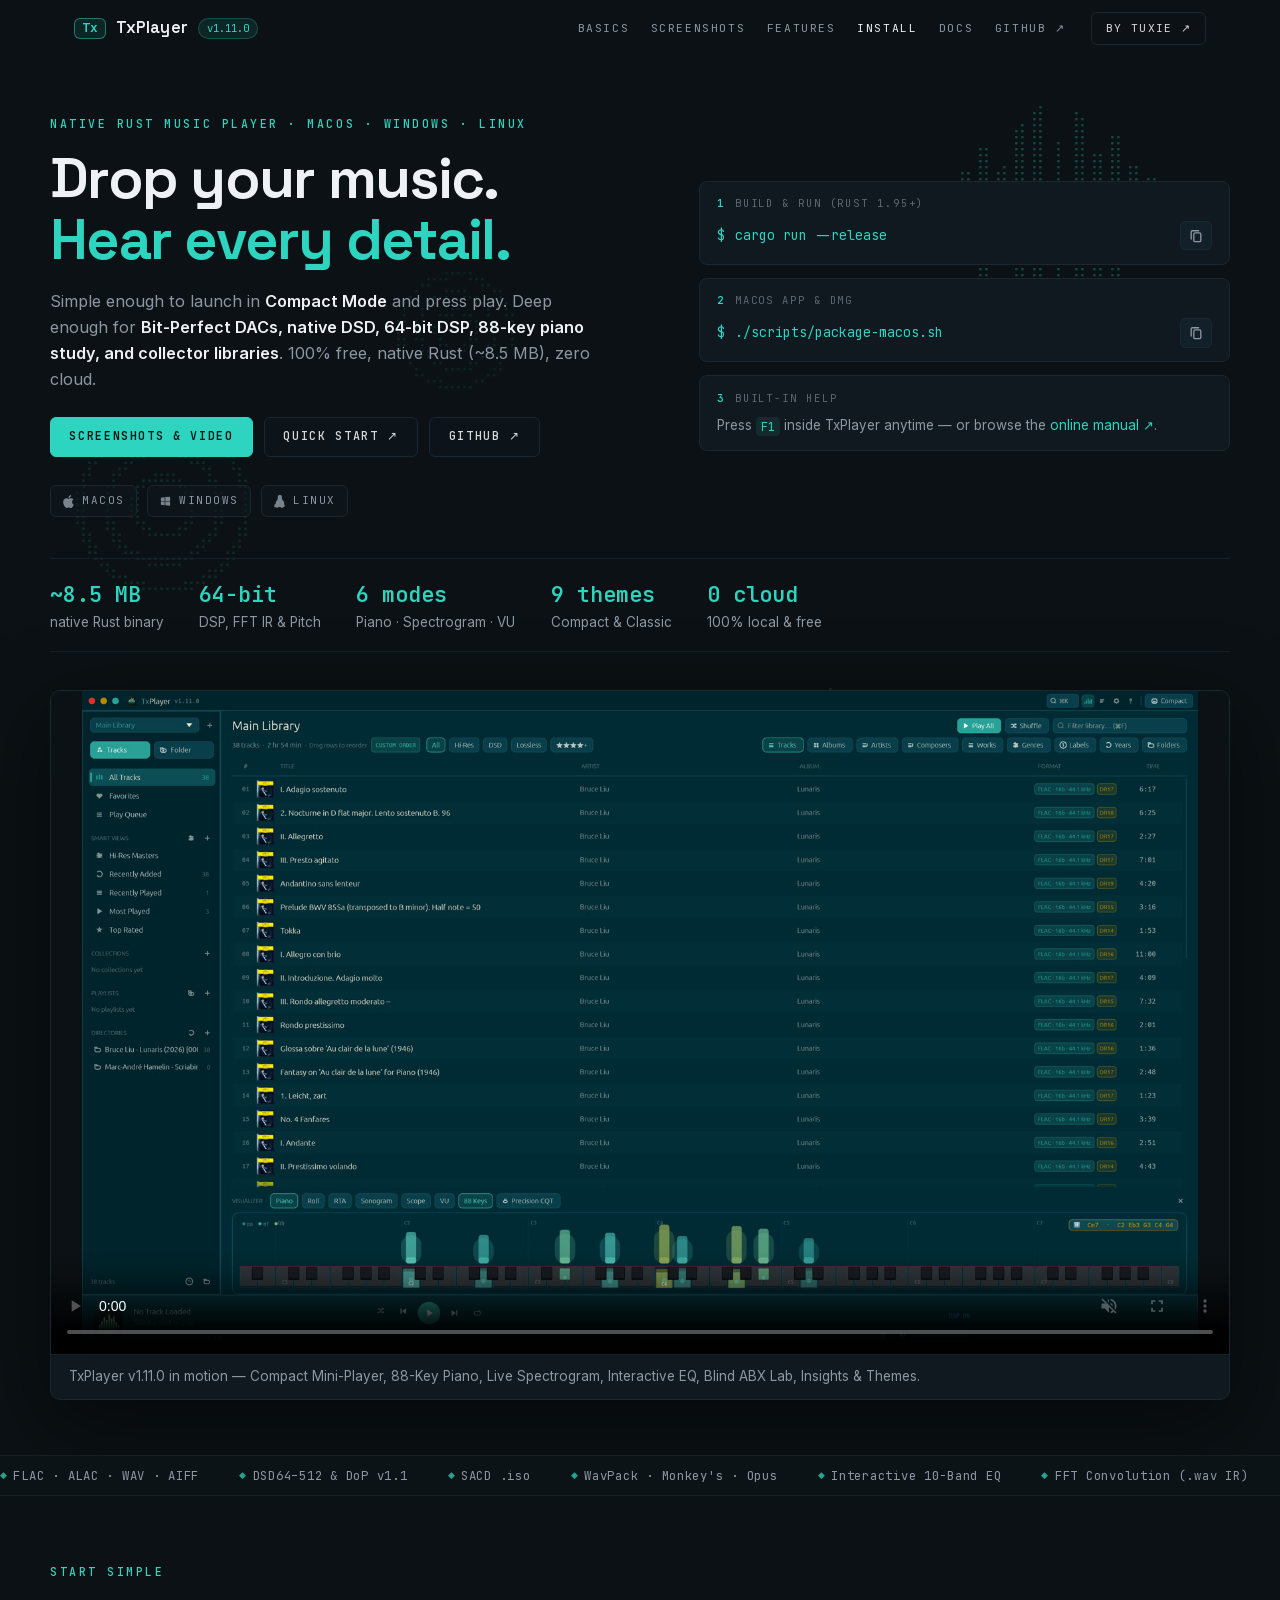
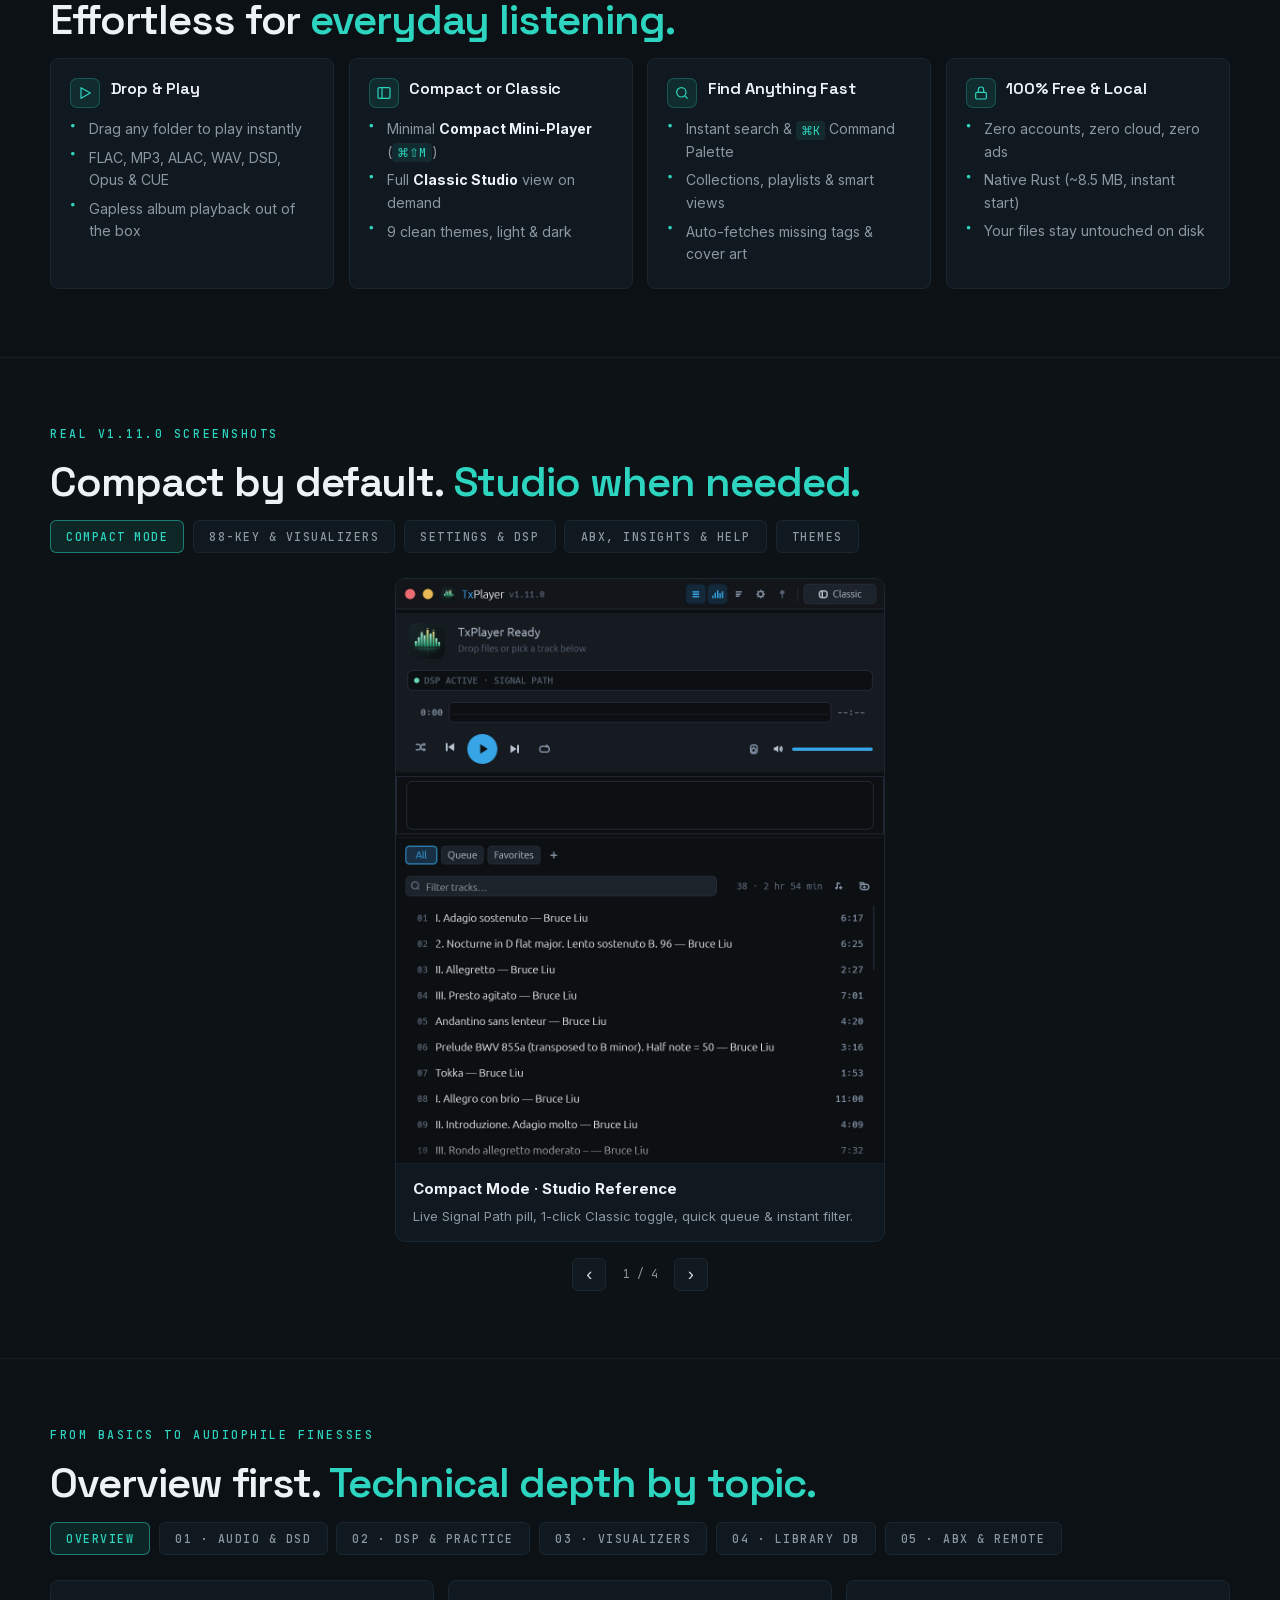
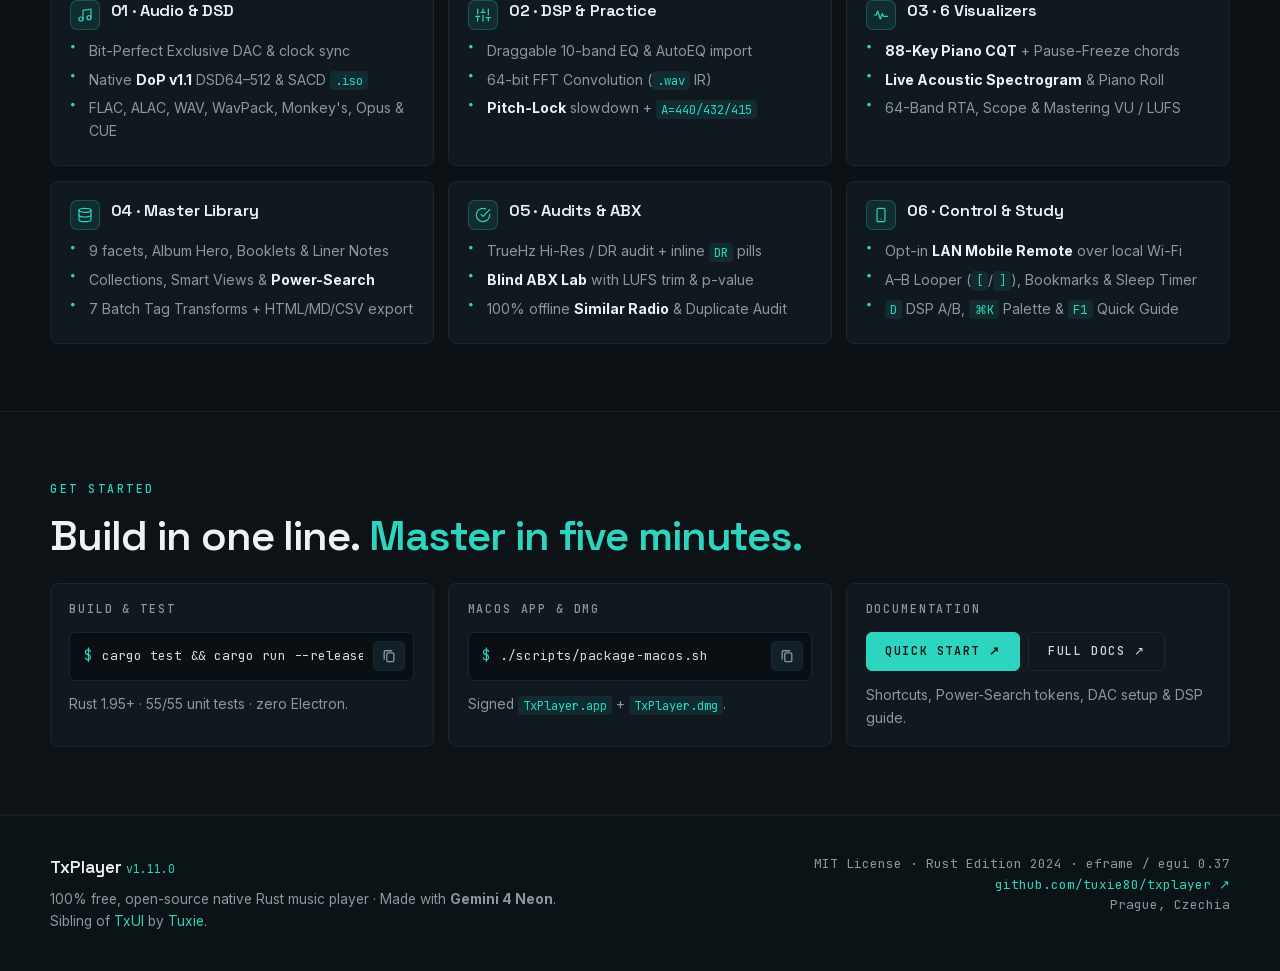
==== web/index.html @ 23b44c6b "docs & web(v1.11.0): brief icon-led teal site, latest 88-key & Compact shots, README with Gemini 4 N" ====
<!DOCTYPE html>
<html lang="en">
<head>
<meta charset="UTF-8">
<meta name="viewport" content="width=device-width, initial-scale=1.0">
<title>TxPlayer — Fast Native Rust Music Player &amp; Master Library</title>
<link rel="icon" type="image/png" href="favicon.png">
<meta name="description" content="TxPlayer v1.11.0 — fast, 100% free native Rust music player for macOS, Windows, and Linux. Compact or Classic, 88-key piano visualizer, Bit-Perfect DAC &amp; DoP v1.1, 64-bit DSP, Blind ABX Lab, and offline master library.">
<link rel="preload" href="fonts/space-grotesk.woff2" as="font" type="font/woff2" crossorigin>
<link rel="preload" href="fonts/inter.woff2" as="font" type="font/woff2" crossorigin>
<link rel="preload" href="fonts/jetbrains-mono.woff2" as="font" type="font/woff2" crossorigin>
<link rel="stylesheet" href="styles.css?v=3">
</head>
<body>

<canvas class="bg-dots" id="bgDots" aria-hidden="true"></canvas>

<header class="nav" id="nav">
  <div class="nav-inner">
    <a class="brand" href="#top">
      <span class="brand-mark">Tx</span>
      <span class="brand-name">TxPlayer</span>
      <span class="brand-ver">v1.11.0</span>
    </a>
    <nav class="nav-links" id="navLinks">
      <a href="#basics">Basics</a>
      <a href="#screenshots">Screenshots</a>
      <a href="#features">Features</a>
      <a href="#install">Install</a>
      <a href="#docs">Docs</a>
      <a href="https://github.com/tuxie80/txplayer" target="_blank" rel="noopener">GitHub ↗</a>
    </nav>
    <a class="nav-cta" href="https://tuxie.eu" target="_blank" rel="noopener">by Tuxie ↗</a>
  </div>
</header>

<!-- ================= HERO ================= -->
<section class="hero" id="top">
  <div class="hero-inner">
    <div class="hero-grid">
      <div>
        <p class="kicker reveal">Native Rust Music Player · macOS · Windows · Linux</p>
        <h1 class="reveal">Drop your music.<br><span class="acc">Hear every detail.</span></h1>
        <p class="hero-sub reveal">
          Simple enough to launch in <strong>Compact Mode</strong> and press play.
          Deep enough for <strong>Bit-Perfect DACs, native DSD, 64-bit DSP, 88-key piano study, and collector libraries</strong>.
          100% free, native Rust (~8.5&nbsp;MB), zero cloud.
        </p>
        <div class="hero-actions reveal">
          <a class="btn btn-primary" href="#screenshots">Screenshots &amp; Video</a>
          <a class="btn btn-ghost" href="docs/#quick-start">Quick Start ↗</a>
          <a class="btn btn-ghost" href="https://github.com/tuxie80/txplayer" target="_blank" rel="noopener">GitHub ↗</a>
        </div>
        <ul class="hero-platforms reveal" aria-label="Platforms">
          <li><svg viewBox="0 0 24 24" aria-hidden="true"><path d="M12.152 6.896c-.948 0-2.415-1.078-3.96-1.04-2.04.027-3.91 1.183-4.961 3.014-2.117 3.675-.546 9.103 1.519 12.09 1.013 1.454 2.208 3.09 3.792 3.039 1.52-.065 2.09-.987 3.935-.987 1.831 0 2.35.987 3.96.948 1.637-.026 2.676-1.48 3.676-2.948 1.156-1.688 1.636-3.325 1.662-3.415-.039-.013-3.182-1.221-3.22-4.857-.026-3.04 2.48-4.494 2.597-4.559-1.429-2.09-3.623-2.324-4.39-2.376-2-.156-3.675 1.09-4.61 1.09zM15.53 3.83c.843-1.012 1.4-2.427 1.245-3.83-1.207.052-2.662.805-3.532 1.818-.78.896-1.454 2.338-1.273 3.714 1.338.104 2.715-.688 3.559-1.701"/></svg><span>macOS</span></li>
          <li><svg viewBox="0 0 24 24" aria-hidden="true"><path d="M3.5 5.1l7-1v6.9h-7zM11.6 3.9L20.5 3v8h-8.9zM3.5 12h7v6.9l-7-1zM11.6 12h8.9v8l-8.9-1.2z"/></svg><span>Windows</span></li>
          <li><svg viewBox="0 0 24 24" aria-hidden="true"><path d="M12.504 0c-.155 0-.315.008-.48.021-4.226.333-3.105 4.807-3.17 6.298-.076 1.092-.3 1.953-1.05 3.02-.885 1.051-2.127 2.75-2.716 4.521-.278.832-.41 1.684-.287 2.489-.26.268-.45.6-.663.839-.199.199-.485.267-.797.4-.313.136-.658.269-.864.68-.09.189-.136.394-.132.602 0 .199.027.4.055.536.058.399.116.728.04.97-.249.68-.28 1.145-.106 1.484.174.334.535.47.94.601.81.2 1.91.135 2.774.6.926.466 1.866.67 2.616.47.526-.116.97-.464 1.208-.946.587-.003 1.23-.269 2.26-.334.699-.058 1.574.267 2.577.2.025.134.063.198.114.333.391.778 1.113 1.132 1.884 1.071.771-.06 1.592-.536 2.257-1.306.631-.765 1.683-1.084 2.378-1.503.348-.199.629-.469.649-.853.023-.4-.2-.811-.714-1.376-.17-.2-.25-.535-.338-.926-.085-.401-.182-.786-.492-1.046.431-1.278.264-2.55-.173-3.694-.533-1.41-1.465-2.638-2.175-3.483-.796-1.005-1.576-1.957-1.56-3.368.026-2.152.236-6.133-3.544-6.139z"/></svg><span>Linux</span></li>
        </ul>
      </div>

      <div class="steps reveal">
        <div class="step-card">
          <p class="step-label"><b>1</b> Build &amp; Run (Rust 1.95+)</p>
          <div class="term">
            <span class="term-prompt" aria-hidden="true">$</span>
            <code>cargo run --release</code>
            <button class="term-copy" type="button" aria-label="Copy build command" title="Copy"><svg class="ic ic-copy" viewBox="0 0 16 16" width="14" height="14" fill="none" stroke="currentColor" stroke-width="1.5" stroke-linecap="round" stroke-linejoin="round"><rect x="5.5" y="4.5" width="8" height="10" rx="1.5"/><path d="M2.5 11.5v-8A1.5 1.5 0 0 1 4 2h7"/></svg><svg class="ic ic-check" viewBox="0 0 16 16" width="14" height="14" fill="none" stroke="currentColor" stroke-width="2" stroke-linecap="round" stroke-linejoin="round"><path d="M2.5 8.5l3.5 3.5 7-8"/></svg></button>
          </div>
        </div>
        <div class="step-card">
          <p class="step-label"><b>2</b> macOS App &amp; DMG</p>
          <div class="term">
            <span class="term-prompt" aria-hidden="true">$</span>
            <code>./scripts/package-macos.sh</code>
            <button class="term-copy" type="button" aria-label="Copy package command" title="Copy"><svg class="ic ic-copy" viewBox="0 0 16 16" width="14" height="14" fill="none" stroke="currentColor" stroke-width="1.5" stroke-linecap="round" stroke-linejoin="round"><rect x="5.5" y="4.5" width="8" height="10" rx="1.5"/><path d="M2.5 11.5v-8A1.5 1.5 0 0 1 4 2h7"/></svg><svg class="ic ic-check" viewBox="0 0 16 16" width="14" height="14" fill="none" stroke="currentColor" stroke-width="2" stroke-linecap="round" stroke-linejoin="round"><path d="M2.5 8.5l3.5 3.5 7-8"/></svg></button>
          </div>
        </div>
        <div class="step-card">
          <p class="step-label"><b>3</b> Built-In Help</p>
          <p class="step-note" style="margin-top:0">Press <code>F1</code> inside TxPlayer anytime — or browse the <a href="docs/">online manual ↗</a>.</p>
        </div>
      </div>
    </div>

    <dl class="hero-stats reveal">
      <div><dt>~8.5 MB</dt><dd>native Rust binary</dd></div>
      <div><dt>64-bit</dt><dd>DSP, FFT IR &amp; Pitch</dd></div>
      <div><dt>6 modes</dt><dd>Piano · Spectrogram · VU</dd></div>
      <div><dt>9 themes</dt><dd>Compact &amp; Classic</dd></div>
      <div><dt>0 cloud</dt><dd>100% local &amp; free</dd></div>
    </dl>

    <figure class="hero-shot reveal" style="cursor:default">
      <video src="img/txplayer-tour.mp4?v=2" poster="img/classic-piano-solarized.jpg" controls playsinline preload="metadata" muted loop aria-label="TxPlayer v1.11.0 visual tour"></video>
      <figcaption>TxPlayer v1.11.0 in motion — Compact Mini-Player, 88-Key Piano, Live Spectrogram, Interactive EQ, Blind ABX Lab, Insights &amp; Themes.</figcaption>
    </figure>
  </div>
</section>

<!-- ================= TICKER ================= -->
<div class="ticker" aria-hidden="true">
  <div class="ticker-track">
    <span>FLAC · ALAC · WAV · AIFF</span><span>DSD64–512 &amp; DoP v1.1</span><span>SACD .iso</span><span>WavPack · Monkey's · Opus</span><span>Interactive 10-Band EQ</span><span>FFT Convolution (.wav IR)</span><span>Pitch-Lock Practice</span><span>88-Key Piano CQT</span><span>Live Spectrogram</span><span>Blind ABX Lab</span><span>Master Library DB</span><span>LAN Mobile Remote</span>
    <span>FLAC · ALAC · WAV · AIFF</span><span>DSD64–512 &amp; DoP v1.1</span><span>SACD .iso</span><span>WavPack · Monkey's · Opus</span><span>Interactive 10-Band EQ</span><span>FFT Convolution (.wav IR)</span><span>Pitch-Lock Practice</span><span>88-Key Piano CQT</span><span>Live Spectrogram</span><span>Blind ABX Lab</span><span>Master Library DB</span><span>LAN Mobile Remote</span>
  </div>
</div>

<!-- ================= FOR EVERYONE (MERE MORTALS FIRST!) ================= -->
<section class="section" id="basics">
  <div class="section-inner">
    <p class="kicker reveal">Start simple</p>
    <h2 class="reveal">Effortless for <span class="acc">everyday listening.</span></h2>
    <div class="card-grid basics-grid reveal">
      <article class="card">
        <div class="card-head">
          <span class="ico-box"><svg viewBox="0 0 24 24"><polygon points="6 4 20 12 6 20 6 4"/></svg></span>
          <h3>Drop &amp; Play</h3>
        </div>
        <ul class="dots">
          <li>Drag any folder to play instantly</li>
          <li>FLAC, MP3, ALAC, WAV, DSD, Opus &amp; CUE</li>
          <li>Gapless album playback out of the box</li>
        </ul>
      </article>
      <article class="card">
        <div class="card-head">
          <span class="ico-box"><svg viewBox="0 0 24 24"><rect x="3" y="4" width="18" height="16" rx="2"/><line x1="9" y1="4" x2="9" y2="20"/></svg></span>
          <h3>Compact or Classic</h3>
        </div>
        <ul class="dots">
          <li>Minimal <strong>Compact Mini-Player</strong> (<code>⌘⇧M</code>)</li>
          <li>Full <strong>Classic Studio</strong> view on demand</li>
          <li>9 clean themes, light &amp; dark</li>
        </ul>
      </article>
      <article class="card">
        <div class="card-head">
          <span class="ico-box"><svg viewBox="0 0 24 24"><circle cx="11" cy="11" r="7"/><line x1="20" y1="20" x2="16.5" y2="16.5"/></svg></span>
          <h3>Find Anything Fast</h3>
        </div>
        <ul class="dots">
          <li>Instant search &amp; <code>⌘K</code> Command Palette</li>
          <li>Collections, playlists &amp; smart views</li>
          <li>Auto-fetches missing tags &amp; cover art</li>
        </ul>
      </article>
      <article class="card">
        <div class="card-head">
          <span class="ico-box"><svg viewBox="0 0 24 24"><rect x="4" y="11" width="16" height="10" rx="2"/><path d="M8 11V7a4 4 0 0 1 8 0v4"/></svg></span>
          <h3>100% Free &amp; Local</h3>
        </div>
        <ul class="dots">
          <li>Zero accounts, zero cloud, zero ads</li>
          <li>Native Rust (~8.5&nbsp;MB, instant start)</li>
          <li>Your files stay untouched on disk</li>
        </ul>
      </article>
    </div>
  </div>
</section>

<!-- ================= SCREENSHOTS (COMPACT BY DEFAULT!) ================= -->
<section class="section section-alt" id="screenshots">
  <div class="section-inner">
    <p class="kicker reveal">Real v1.11.0 screenshots</p>
    <h2 class="reveal">Compact by default. <span class="acc">Studio when needed.</span></h2>

    <div class="tabs reveal" id="shotTabs">
      <div class="tab-bar" role="tablist" aria-label="Screenshot categories">
        <button class="tab-btn" type="button" role="tab" id="sh-compact" aria-controls="shpane-compact" aria-selected="true">Compact Mode</button>
        <button class="tab-btn" type="button" role="tab" id="sh-classic" aria-controls="shpane-classic" aria-selected="false" tabindex="-1">88-Key &amp; Visualizers</button>
        <button class="tab-btn" type="button" role="tab" id="sh-settings" aria-controls="shpane-settings" aria-selected="false" tabindex="-1">Settings &amp; DSP</button>
        <button class="tab-btn" type="button" role="tab" id="sh-modals" aria-controls="shpane-modals" aria-selected="false" tabindex="-1">ABX, Insights &amp; Help</button>
        <button class="tab-btn" type="button" role="tab" id="sh-themes" aria-controls="shpane-themes" aria-selected="false" tabindex="-1">Themes</button>
      </div>

      <!-- COMPACT MODE (DEFAULT!) -->
      <div class="tab-pane shot-pane" role="tabpanel" id="shpane-compact" aria-labelledby="sh-compact">
        <figure class="shot-item compact-frame" data-lightbox="img/compact-studio-reference.jpg" tabindex="0">
          <img src="img/compact-studio-reference.jpg" alt="TxPlayer Compact Mode — Studio Reference">
          <figcaption><strong>Compact Mode · Studio Reference</strong><span>Live Signal Path pill, 1-click Classic toggle, quick queue &amp; instant filter.</span></figcaption>
        </figure>
        <figure class="shot-item compact-frame" data-lightbox="img/compact-solarized-dark.jpg" tabindex="0" hidden>
          <img src="img/compact-solarized-dark.jpg" alt="TxPlayer Compact Mode — Solarized Dark" loading="lazy">
          <figcaption><strong>Compact Mode · Solarized Dark</strong><span>Calm low-glare teal palette with remembered window size &amp; position.</span></figcaption>
        </figure>
        <figure class="shot-item compact-frame" data-lightbox="img/compact-tokyo-night.jpg" tabindex="0" hidden>
          <img src="img/compact-tokyo-night.jpg" alt="TxPlayer Compact Mode — Tokyo Night" loading="lazy">
          <figcaption><strong>Compact Mode · Tokyo Night</strong><span>Toggle Compact ↔ Classic anytime with ⌘⇧M / Ctrl+Shift+M.</span></figcaption>
        </figure>
        <figure class="shot-item compact-frame" data-lightbox="img/compact-solarized-light.jpg" tabindex="0" hidden>
          <img src="img/compact-solarized-light.jpg" alt="TxPlayer Compact Mode — Solarized Light" loading="lazy">
          <figcaption><strong>Compact Mode · Solarized Light</strong><span>Clean parchment light theme for bright desks.</span></figcaption>
        </figure>
        <div class="sv-controls">
          <button class="sv-prev" type="button" aria-label="Previous">‹</button>
          <span class="sv-count" aria-live="polite">1 / 4</span>
          <button class="sv-next" type="button" aria-label="Next">›</button>
        </div>
      </div>

      <!-- 88-KEY & VISUALIZERS (LATEST v1.11.0!) -->
      <div class="tab-pane shot-pane" role="tabpanel" id="shpane-classic" aria-labelledby="sh-classic" hidden>
        <figure class="shot-item" data-lightbox="img/classic-piano-solarized.jpg" tabindex="0">
          <img src="img/classic-piano-solarized.jpg" alt="TxPlayer v1.11.0 — 88-Key Precision CQT Piano Visualizer" loading="lazy">
          <figcaption><strong>88-Key Precision CQT Piano (v1.11.0)</strong><span>Dynamics-colored keybed, 10-voice harmonic cancellation, chord badge &amp; inline DR pills.</span></figcaption>
        </figure>
        <figure class="shot-item" data-lightbox="img/classic-spectrogram-studio.jpg" tabindex="0" hidden>
          <img src="img/classic-spectrogram-studio.jpg" alt="TxPlayer v1.11.0 — Live Acoustic Spectrogram" loading="lazy">
          <figcaption><strong>Live Acoustic Spectrogram (Sonogram)</strong><span>2D time-frequency waterfall (27.5 Hz – 18 kHz) with PEAK Hz readout &amp; 9 library facets.</span></figcaption>
        </figure>
        <figure class="shot-item" data-lightbox="img/classic-roll-solarized.jpg" tabindex="0" hidden>
          <img src="img/classic-roll-solarized.jpg" alt="TxPlayer v1.11.0 — 88-Key Concert Piano Roll" loading="lazy">
          <figcaption><strong>88-Key Concert Piano Roll</strong><span>Scrolling note waterfall — freezes on Pause for harmonic study.</span></figcaption>
        </figure>
        <div class="sv-controls">
          <button class="sv-prev" type="button" aria-label="Previous">‹</button>
          <span class="sv-count" aria-live="polite">1 / 3</span>
          <button class="sv-next" type="button" aria-label="Next">›</button>
        </div>
      </div>

      <!-- SETTINGS & DSP -->
      <div class="tab-pane shot-pane" role="tabpanel" id="shpane-settings" aria-labelledby="sh-settings" hidden>
        <figure class="shot-item" data-lightbox="img/settings-dsp-interactive.jpg" tabindex="0">
          <img src="img/settings-dsp-interactive.jpg" alt="TxPlayer Settings — Interactive EQ Canvas &amp; DSP" loading="lazy">
          <figcaption><strong>Settings → Audio &amp; DSP</strong><span>Draggable 10-band EQ nodes, AutoEQ PEQ, FFT Convolution IR, Pitch-Lock &amp; per-device profiles.</span></figcaption>
        </figure>
        <figure class="shot-item" data-lightbox="img/settings-plugins-remote.jpg" tabindex="0" hidden>
          <img src="img/settings-plugins-remote.jpg" alt="TxPlayer Settings — Modules &amp; LAN Remote" loading="lazy">
          <figcaption><strong>Settings → Modules &amp; LAN Mobile Remote</strong><span>Visualizer engines, live ms/frame telemetry, tool health &amp; local Wi-Fi Remote.</span></figcaption>
        </figure>
        <figure class="shot-item" data-lightbox="img/settings-appearance-themes.jpg" tabindex="0" hidden>
          <img src="img/settings-appearance-themes.jpg" alt="TxPlayer Settings — Appearance &amp; Themes" loading="lazy">
          <figcaption><strong>Settings → Appearance</strong><span>9 studio themes, 3 waveform scrubber styles &amp; row density controls.</span></figcaption>
        </figure>
        <div class="sv-controls">
          <button class="sv-prev" type="button" aria-label="Previous">‹</button>
          <span class="sv-count" aria-live="polite">1 / 3</span>
          <button class="sv-next" type="button" aria-label="Next">›</button>
        </div>
      </div>

      <!-- ABX, INSIGHTS & F1 HELP -->
      <div class="tab-pane shot-pane" role="tabpanel" id="shpane-modals" aria-labelledby="sh-modals" hidden>
        <figure class="shot-item" data-lightbox="img/modal-abx-lab.jpg" tabindex="0">
          <img src="img/modal-abx-lab.jpg" alt="TxPlayer Loudness-Matched Blind ABX Lab" loading="lazy">
          <figcaption><strong>Blind ABX Comparison Lab</strong><span>Auto EBU R128 loudness trim (0.1 dB) + seamless blind X trials &amp; exact binomial p-value.</span></figcaption>
        </figure>
        <figure class="shot-item" data-lightbox="img/modal-insights.jpg" tabindex="0" hidden>
          <img src="img/modal-insights.jpg" alt="TxPlayer Library Insights &amp; Catalog Exports" loading="lazy">
          <figcaption><strong>Library Insights &amp; Exports</strong><span>Clickable Codec, Decade, DR &amp; Composer charts + HTML, Markdown &amp; CSV dossiers.</span></figcaption>
        </figure>
        <figure class="shot-item" data-lightbox="img/modal-quick-help.jpg" tabindex="0" hidden>
          <img src="img/modal-quick-help.jpg" alt="TxPlayer Built-In F1 Quick Guide" loading="lazy">
          <figcaption><strong>Built-In F1 Quick Guide</strong><span>First steps, shortcuts, Power-Search tokens &amp; DSP reference inside the app.</span></figcaption>
        </figure>
        <div class="sv-controls">
          <button class="sv-prev" type="button" aria-label="Previous">‹</button>
          <span class="sv-count" aria-live="polite">1 / 3</span>
          <button class="sv-next" type="button" aria-label="Next">›</button>
        </div>
      </div>

      <!-- THEMES -->
      <div class="tab-pane shot-pane" role="tabpanel" id="shpane-themes" aria-labelledby="sh-themes" hidden>
        <figure class="shot-item" data-lightbox="img/theme-nord.jpg" tabindex="0">
          <img src="img/theme-nord.jpg" alt="TxPlayer — Nord Theme" loading="lazy">
          <figcaption><strong>Nord</strong><span>Arctic polar night &amp; frost across chrome, library &amp; 88-key stage.</span></figcaption>
        </figure>
        <figure class="shot-item" data-lightbox="img/theme-catppuccin.jpg" tabindex="0" hidden>
          <img src="img/theme-catppuccin.jpg" alt="TxPlayer — Catppuccin Mocha Theme" loading="lazy">
          <figcaption><strong>Catppuccin Mocha</strong><span>Warm espresso paired with Live Acoustic Spectrogram.</span></figcaption>
        </figure>
        <figure class="shot-item" data-lightbox="img/theme-solarized-light.jpg" tabindex="0" hidden>
          <img src="img/theme-solarized-light.jpg" alt="TxPlayer — Solarized Light Theme" loading="lazy">
          <figcaption><strong>Solarized Light</strong><span>High-legibility daytime parchment palette.</span></figcaption>
        </figure>
        <div class="sv-controls">
          <button class="sv-prev" type="button" aria-label="Previous">‹</button>
          <span class="sv-count" aria-live="polite">1 / 3</span>
          <button class="sv-next" type="button" aria-label="Next">›</button>
        </div>
      </div>
    </div>
  </div>
</section>

<!-- ================= FEATURES (OVERVIEW -> TECHNICAL FINESSES) ================= -->
<section class="section" id="features">
  <div class="section-inner">
    <p class="kicker reveal">From basics to audiophile finesses</p>
    <h2 class="reveal">Overview first. <span class="acc">Technical depth by topic.</span></h2>

    <div class="tabs reveal" id="featTabs">
      <div class="tab-bar" role="tablist" aria-label="Feature topics">
        <button class="tab-btn" type="button" role="tab" id="ftab-overview" aria-controls="fpane-overview" aria-selected="true">Overview</button>
        <button class="tab-btn" type="button" role="tab" id="ftab-audio" aria-controls="fpane-audio" aria-selected="false" tabindex="-1">01 · Audio &amp; DSD</button>
        <button class="tab-btn" type="button" role="tab" id="ftab-dsp" aria-controls="fpane-dsp" aria-selected="false" tabindex="-1">02 · DSP &amp; Practice</button>
        <button class="tab-btn" type="button" role="tab" id="ftab-vis" aria-controls="fpane-vis" aria-selected="false" tabindex="-1">03 · Visualizers</button>
        <button class="tab-btn" type="button" role="tab" id="ftab-db" aria-controls="fpane-db" aria-selected="false" tabindex="-1">04 · Library DB</button>
        <button class="tab-btn" type="button" role="tab" id="ftab-tools" aria-controls="fpane-tools" aria-selected="false" tabindex="-1">05 · ABX &amp; Remote</button>
      </div>

      <!-- OVERVIEW -->
      <div class="tab-pane" role="tabpanel" id="fpane-overview" aria-labelledby="ftab-overview">
        <div class="card-grid overview-grid">
          <article class="card overview-card">
            <div class="card-head"><span class="ico-box"><svg viewBox="0 0 24 24"><path d="M9 18V5l12-2v13"/><circle cx="6" cy="18" r="3"/><circle cx="18" cy="16" r="3"/></svg></span><h3>01 · Audio &amp; DSD</h3></div>
            <ul class="dots">
              <li>Bit-Perfect Exclusive DAC &amp; clock sync</li>
              <li>Native <strong>DoP v1.1</strong> DSD64–512 &amp; SACD <code>.iso</code></li>
              <li>FLAC, ALAC, WAV, WavPack, Monkey's, Opus &amp; CUE</li>
            </ul>
          </article>
          <article class="card overview-card">
            <div class="card-head"><span class="ico-box"><svg viewBox="0 0 24 24"><line x1="4" y1="21" x2="4" y2="14"/><line x1="4" y1="10" x2="4" y2="3"/><line x1="12" y1="21" x2="12" y2="12"/><line x1="12" y1="8" x2="12" y2="3"/><line x1="20" y1="21" x2="20" y2="16"/><line x1="20" y1="12" x2="20" y2="3"/><line x1="1" y1="14" x2="7" y2="14"/><line x1="9" y1="8" x2="15" y2="8"/><line x1="17" y1="16" x2="23" y2="16"/></svg></span><h3>02 · DSP &amp; Practice</h3></div>
            <ul class="dots">
              <li>Draggable 10-band EQ &amp; AutoEQ import</li>
              <li>64-bit FFT Convolution (<code>.wav</code> IR)</li>
              <li><strong>Pitch-Lock</strong> slowdown + <code>A=440/432/415</code></li>
            </ul>
          </article>
          <article class="card overview-card">
            <div class="card-head"><span class="ico-box"><svg viewBox="0 0 24 24"><path d="M2 12h3l2-6 4 12 3-8 2 4h6"/></svg></span><h3>03 · 6 Visualizers</h3></div>
            <ul class="dots">
              <li><strong>88-Key Piano CQT</strong> + Pause-Freeze chords</li>
              <li><strong>Live Acoustic Spectrogram</strong> &amp; Piano Roll</li>
              <li>64-Band RTA, Scope &amp; Mastering VU / LUFS</li>
            </ul>
          </article>
          <article class="card overview-card">
            <div class="card-head"><span class="ico-box"><svg viewBox="0 0 24 24"><ellipse cx="12" cy="5" rx="9" ry="3"/><path d="M3 5v14c0 1.66 4 3 9 3s9-1.34 9-3V5"/><path d="M3 12c0 1.66 4 3 9 3s9-1.34 9-3"/></svg></span><h3>04 · Master Library</h3></div>
            <ul class="dots">
              <li>9 facets, Album Hero, Booklets &amp; Liner Notes</li>
              <li>Collections, Smart Views &amp; <strong>Power-Search</strong></li>
              <li>7 Batch Tag Transforms + HTML/MD/CSV export</li>
            </ul>
          </article>
          <article class="card overview-card">
            <div class="card-head"><span class="ico-box"><svg viewBox="0 0 24 24"><path d="M22 11.08V12a10 10 0 1 1-5.93-9.14"/><polyline points="22 4 12 14.01 9 11.01"/></svg></span><h3>05 · Audits &amp; ABX</h3></div>
            <ul class="dots">
              <li>TrueHz Hi-Res / DR audit + inline <code>DR</code> pills</li>
              <li><strong>Blind ABX Lab</strong> with LUFS trim &amp; p-value</li>
              <li>100% offline <strong>Similar Radio</strong> &amp; Duplicate Audit</li>
            </ul>
          </article>
          <article class="card overview-card">
            <div class="card-head"><span class="ico-box"><svg viewBox="0 0 24 24"><rect x="6" y="2" width="12" height="20" rx="2"/><line x1="12" y1="18" x2="12.01" y2="18"/></svg></span><h3>06 · Control &amp; Study</h3></div>
            <ul class="dots">
              <li>Opt-in <strong>LAN Mobile Remote</strong> over local Wi-Fi</li>
              <li>A–B Looper (<code>[</code>/<code>]</code>), Bookmarks &amp; Sleep Timer</li>
              <li><code>D</code> DSP A/B, <code>⌘K</code> Palette &amp; <code>F1</code> Quick Guide</li>
            </ul>
          </article>
        </div>
      </div>

      <!-- 01 AUDIO -->
      <div class="tab-pane" role="tabpanel" id="fpane-audio" aria-labelledby="ftab-audio" hidden>
        <div class="card-grid feature-grid">
          <article class="card feat-card">
            <h3>Bit-Perfect DAC &amp; DoP v1.1</h3>
            <ul class="dots">
              <li><strong>Exclusive Access:</strong> CoreAudio Hog Mode, WASAPI, ALSA/PipeWire + HW clock sync</li>
              <li><strong>Direct Lock:</strong> <code>0.0 dBFS</code> unity volume + Play-from-RAM pre-buffering</li>
              <li><strong>Native DoP v1.1:</strong> Bit-identical <code>0x05/0xFA</code> I32 frames (DSD64/128) + 64-bit FIR fallback</li>
              <li><strong>Per-Device Profiles:</strong> Auto-recalls Bit-Perfect for DACs &amp; EQ for headphones</li>
            </ul>
          </article>
          <article class="card feat-card">
            <h3>Formats, Oversampling &amp; SACD .iso</h3>
            <ul class="dots">
              <li><strong>PCM:</strong> FLAC, ALAC, WAV, AIFF, CAF (up to 32-bit / 384 kHz+, pure gapless)</li>
              <li><strong>DSD &amp; SACD:</strong> <code>.dsf</code>, <code>.dff</code> + multi-track Scarlet Book <code>.iso</code> direct DSD64 playback</li>
              <li><strong>Archive &amp; CUE:</strong> WavPack (<code>.wv</code>), Monkey's Audio (<code>.ape</code>), Opus, UTF-8/CP1250 CUE</li>
              <li><strong>Rubato Sinc:</strong> Optional synchronous <code>2×/4×/Max</code> oversampling</li>
            </ul>
          </article>
        </div>
      </div>

      <!-- 02 DSP -->
      <div class="tab-pane" role="tabpanel" id="fpane-dsp" aria-labelledby="ftab-dsp" hidden>
        <div class="card-grid feature-grid">
          <article class="card feat-card">
            <h3>Interactive EQ &amp; FFT Convolution</h3>
            <ul class="dots">
              <li><strong>10-Band EQ Canvas:</strong> Drag glowing nodes live on <code>20 Hz–20 kHz</code> curve; double-click resets</li>
              <li><strong>AutoEQ PEQ:</strong> Import 16-band Oratory1990 / EqualizerAPO <code>.txt</code> headphone curves</li>
              <li><strong>FFT Convolution:</strong> Lock-free 64-bit overlap-add stereo engine (<code>16,384</code> taps) + custom <code>.wav</code> IRs</li>
              <li><strong>Instant DSP A/B:</strong> Press <code>D</code> anytime for zero-click Active ↔ Bypass testing</li>
            </ul>
          </article>
          <article class="card feat-card">
            <h3>Practice Pitch-Lock &amp; Mastering Console</h3>
            <ul class="dots">
              <li><strong>Pitch-Lock Slowdown:</strong> Dual-tap Hann pitch shifter holds exact key at <code>0.75×–1.5×</code></li>
              <li><strong>Transpose &amp; Tuning:</strong> Live <code>±12 st</code> transpose + <code>A=440 / 432 / 415 Hz</code> concert pitch</li>
              <li><strong>Mastering Console:</strong> Constant-power Balance, Mono, Ø Polarity, L↔R swap</li>
              <li><strong>Crossfeed &amp; Dither:</strong> Bauer/Meier/Chu Moy presets + TPDF / noise-shaped dither</li>
            </ul>
          </article>
        </div>
      </div>

      <!-- 03 VISUALIZERS -->
      <div class="tab-pane" role="tabpanel" id="fpane-vis" aria-labelledby="ftab-vis" hidden>
        <div class="card-grid feature-grid">
          <article class="card feat-card">
            <h3>88-Key Precision CQT Piano &amp; Roll</h3>
            <ul class="dots">
              <li><strong>Multi-Rate CQT:</strong> 3 Butterworth stages (<code>1× / ÷4 / ÷16</code>) + Railsback stretch tuning</li>
              <li><strong>Harmonic Cancellation:</strong> 10-voice overtone subtraction kills octave/fifth ghosts</li>
              <li><strong>Pause-Freeze:</strong> Pressing Space freezes pressed keys &amp; chord badge for study</li>
            </ul>
          </article>
          <article class="card feat-card">
            <h3>Spectrogram, RTA, Scope &amp; Mastering VU</h3>
            <ul class="dots">
              <li><strong>Live Spectrogram:</strong> <code>96 × 64</code> scrolling 2D sonogram + live <code>PEAK Hz</code> badge</li>
              <li><strong>Mastering VU:</strong> Live EBU R128 Momentary/Short-Term LUFS, 4× True Peak &amp; Phase</li>
              <li><strong>Direct Keys:</strong> Press <code>V</code> for stage, <code>1</code>–<code>6</code> for modes; live <code>ms/frame</code> telemetry</li>
            </ul>
          </article>
        </div>
      </div>

      <!-- 04 LIBRARY DB -->
      <div class="tab-pane" role="tabpanel" id="fpane-db" aria-labelledby="ftab-db" hidden>
        <div class="card-grid feature-grid">
          <article class="card feat-card">
            <h3>Classical Schema, Facets &amp; Power-Search</h3>
            <ul class="dots">
              <li><strong>Rich DB v2:</strong> Composer, Conductor, Orchestra, Work, Label, Catalog #, <code>#tags</code> &amp; Liner Notes</li>
              <li><strong>9 Facets:</strong> Tracks, Albums, Artists, Composers, Works, Genres, Labels, Years &amp; Folders</li>
              <li><strong>Power-Search:</strong> <code>composer:beethoven dr&gt;=12 rate&gt;=96 codec:flac #reference</code></li>
              <li><strong>Album Hero:</strong> Multi-disc dividers, <code>.pdf</code> Booklet launcher &amp; Scans Gallery</li>
            </ul>
          </article>
          <article class="card feat-card">
            <h3>Batch Tag Transforms &amp; Catalog Exports</h3>
            <ul class="dots">
              <li><strong>7 Batch Transforms:</strong> Filename → Tags, Swap Artist↔Composer, Strip Track #, Smart Title Case, Auto-Number, Find/Replace, + #Tag</li>
              <li><strong>Online Lookup:</strong> MusicBrainz, iTunes (+ 600&nbsp;px cover), AcoustID + lossless <code>ffmpeg -c copy</code></li>
              <li><strong>Portable Dossiers:</strong> Print-ready HTML (<code>.html</code>), Markdown (<code>.md</code>), CSV &amp; JSON Backup</li>
            </ul>
          </article>
        </div>
      </div>

      <!-- 05 ABX & REMOTE -->
      <div class="tab-pane" role="tabpanel" id="fpane-tools" aria-labelledby="ftab-tools" hidden>
        <div class="card-grid feature-grid">
          <article class="card feat-card">
            <h3>TrueHz Audits, ReplayGain &amp; Blind ABX</h3>
            <ul class="dots">
              <li><strong>TrueHz / DR Auditor:</strong> Verifies ultrasonic &gt;22 kHz extension &amp; persists inline <code>DR</code> pills</li>
              <li><strong>Blind ABX Lab:</strong> Auto EBU R128 loudness match (<code>0.1 dB</code>) + exact binomial <code>p-value</code></li>
              <li><strong>Duplicate &amp; Radio:</strong> Fidelity-ranked <code>BEST</code> master cleaner + 100% local Similar Radio</li>
            </ul>
          </article>
          <article class="card feat-card">
            <h3>LAN Mobile Remote &amp; Built-In F1 Help</h3>
            <ul class="dots">
              <li><strong>Local Wi-Fi Remote:</strong> Control transport, volume, seek, DSP A/B &amp; search from your phone</li>
              <li><strong>Interactive Insights:</strong> Clickable Codec, Decade, DR, Composer &amp; Label filter bars</li>
              <li><strong>Built-In F1 Guide:</strong> Instant 4-tab manual &amp; shortcuts overlay right inside the app</li>
            </ul>
          </article>
        </div>
      </div>
    </div>
  </div>
</section>

<!-- ================= INSTALL & DOCS ================= -->
<section class="section section-alt" id="install">
  <div class="section-inner">
    <p class="kicker reveal">Get started</p>
    <h2 class="reveal">Build in one line. <span class="acc">Master in five minutes.</span></h2>
    <div class="install-grid">
      <div class="card install-card reveal">
        <h3>Build &amp; Test</h3>
        <div class="term">
          <span class="term-prompt">$</span>
          <code>cargo test &amp;&amp; cargo run --release</code>
          <button class="term-copy" type="button" aria-label="Copy" title="Copy"><svg class="ic ic-copy" viewBox="0 0 16 16" width="14" height="14" fill="none" stroke="currentColor" stroke-width="1.5" stroke-linecap="round" stroke-linejoin="round"><rect x="5.5" y="4.5" width="8" height="10" rx="1.5"/><path d="M2.5 11.5v-8A1.5 1.5 0 0 1 4 2h7"/></svg><svg class="ic ic-check" viewBox="0 0 16 16" width="14" height="14" fill="none" stroke="currentColor" stroke-width="2" stroke-linecap="round" stroke-linejoin="round"><path d="M2.5 8.5l3.5 3.5 7-8"/></svg></button>
        </div>
        <p>Rust 1.95+ · 55/55 unit tests · zero Electron.</p>
      </div>
      <div class="card install-card reveal">
        <h3>macOS App &amp; DMG</h3>
        <div class="term">
          <span class="term-prompt">$</span>
          <code>./scripts/package-macos.sh</code>
          <button class="term-copy" type="button" aria-label="Copy" title="Copy"><svg class="ic ic-copy" viewBox="0 0 16 16" width="14" height="14" fill="none" stroke="currentColor" stroke-width="1.5" stroke-linecap="round" stroke-linejoin="round"><rect x="5.5" y="4.5" width="8" height="10" rx="1.5"/><path d="M2.5 11.5v-8A1.5 1.5 0 0 1 4 2h7"/></svg><svg class="ic ic-check" viewBox="0 0 16 16" width="14" height="14" fill="none" stroke="currentColor" stroke-width="2" stroke-linecap="round" stroke-linejoin="round"><path d="M2.5 8.5l3.5 3.5 7-8"/></svg></button>
        </div>
        <p>Signed <code>TxPlayer.app</code> + <code>TxPlayer.dmg</code>.</p>
      </div>
      <div class="card install-card reveal" id="docs">
        <h3>Documentation</h3>
        <div style="display:flex;gap:0.55rem;flex-wrap:wrap">
          <a class="btn btn-primary" href="docs/#quick-start">Quick Start ↗</a>
          <a class="btn btn-ghost" href="docs/">Full Docs ↗</a>
        </div>
        <p>Shortcuts, Power-Search tokens, DAC setup &amp; DSP guide.</p>
      </div>
    </div>
  </div>
</section>

<!-- ================= FOOTER ================= -->
<footer class="footer">
  <div class="footer-inner">
    <div>
      <p class="footer-brand">TxPlayer <span>v1.11.0</span></p>
      <p class="footer-note">100% free, open-source native Rust music player · Made with <strong>Gemini 4 Neon</strong>.<br>Sibling of <a href="https://tuxie.eu/txui" target="_blank" rel="noopener">TxUI</a> by <a href="https://tuxie.eu" target="_blank" rel="noopener">Tuxie</a>.</p>
    </div>
    <div class="footer-meta">
      <p>MIT License · Rust Edition 2024 · eframe / egui 0.37</p>
      <p><a href="https://github.com/tuxie80/txplayer" target="_blank" rel="noopener">github.com/tuxie80/txplayer ↗</a></p>
      <p>Prague, Czechia</p>
    </div>
  </div>
</footer>

<!-- ================= LIGHTBOX ================= -->
<div class="lightbox" id="lightbox" role="dialog" aria-modal="true" aria-label="Screenshot viewer" hidden>
  <button class="lb-close" id="lbClose" aria-label="Close">×</button>
  <button class="lb-prev" id="lbPrev" aria-label="Previous">‹</button>
  <img id="lbImg" src="" alt="Screenshot, full view">
  <button class="lb-next" id="lbNext" aria-label="Next">›</button>
</div>

<script src="app.js?v=3"></script>
</body>
</html>
---- web/styles.css ----
/* TxPlayer site — Tuxie "spacetime" family aesthetic: near-black #0b1114 canvas,
   studio teal (#2dd4bf) & Hi-Res gold (#e6b85c) accents, mono uppercase kickers,
   thin 1px borders, pill tabs, numbered step cards, drifting acoustic dot field. */

@font-face {
  font-family: 'Space Grotesk';
  src: url('fonts/space-grotesk.woff2') format('woff2');
  font-weight: 300 700;
  font-style: normal;
  font-display: swap;
}
@font-face {
  font-family: 'Inter';
  src: url('fonts/inter.woff2') format('woff2');
  font-weight: 100 900;
  font-style: normal;
  font-display: swap;
}
@font-face {
  font-family: 'JetBrains Mono';
  src: url('fonts/jetbrains-mono.woff2') format('woff2');
  font-weight: 100 800;
  font-style: normal;
  font-display: swap;
}

:root {
  --bg: #0b1114;
  --bg-raise: #0e161a;
  --card: #0f191f;
  --card-2: #122129;
  --card-3: #122530;
  --line: #1a2731;
  --line-soft: #142029;
  --text: #d7d8d9;
  --text-hi: #eef2f6;
  --muted: #8d97a1;
  --faint: #5d6770;
  --accent: #2dd4bf;
  --accent-75: #2dd4bfbf;
  --accent-50: #2dd4bf80;
  --accent-25: #2dd4bf40;
  --accent-20: #2dd4bf33;
  --accent-10: #2dd4bf1a;
  --gold: #2dd4bf;
  --gold-25: #2dd4bf40;
  --gold-12: #2dd4bf1a;
  --blue: #5eead4;
  --purple: #99f6e4;
  --yellow: #99f6e4;
  --teal: #2dd4bf;
  --pink: #5eead4;
  --red: #ff6c6c;
  --ok: #2dd4bf;
  --mono: "JetBrains Mono", ui-monospace, "SF Mono", Menlo, Consolas, monospace;
  --sans: "Inter", -apple-system, BlinkMacSystemFont, "Segoe UI", Roboto, "Helvetica Neue", Arial, sans-serif;
  --disp: "Space Grotesk", "Inter", -apple-system, BlinkMacSystemFont, "Segoe UI", sans-serif;
  --maxw: 1180px;
}

* { margin: 0; padding: 0; box-sizing: border-box; }
.hero-grid > *, .editor-grid > *, .two-col > *, .card, .term, .term code, .code-win { min-width: 0; }
html { scroll-behavior: smooth; }

body {
  background: var(--bg);
  color: var(--text);
  font-family: var(--sans);
  font-size: 16px;
  line-height: 1.6;
  -webkit-font-smoothing: antialiased;
}

code {
  font-family: var(--mono);
  font-size: 0.87em;
  background: var(--accent-10);
  border: 1px solid var(--line);
  border-radius: 4px;
  padding: 0.05em 0.35em;
  color: var(--accent);
}

a { color: var(--accent); text-decoration: none; }
a:hover { text-decoration: underline; }
h1, h2, h3 { font-family: var(--disp); color: var(--text-hi); }

h2 {
  font-size: clamp(1.8rem, 3.6vw, 2.6rem);
  font-weight: 600;
  line-height: 1.15;
  letter-spacing: -0.025em;
  margin-bottom: 0.9rem;
}
h2 .acc, h1 .acc { color: var(--accent); }
h2 .gold, h1 .gold { color: var(--gold); }

.kicker {
  font-family: var(--mono);
  font-size: 0.72rem;
  font-weight: 500;
  text-transform: uppercase;
  letter-spacing: 0.22em;
  color: var(--accent);
  margin-bottom: 0.9rem;
}

/* ---------- ambient dot field ---------- */
.bg-dots {
  position: fixed;
  inset: 0;
  width: 100%;
  height: 100%;
  z-index: 0;
  pointer-events: none;
}
.nav, .hero, .ticker, .section, .footer { position: relative; z-index: 1; }

/* ---------- nav ---------- */
.nav {
  position: fixed;
  inset: 0 0 auto 0;
  z-index: 50;
  transition: background 0.25s ease, border-color 0.25s ease;
  border-bottom: 1px solid transparent;
}
.nav.scrolled {
  background: rgba(11, 17, 20, 0.84);
  backdrop-filter: blur(14px);
  -webkit-backdrop-filter: blur(14px);
  border-bottom-color: var(--line-soft);
}
.nav-inner {
  max-width: var(--maxw);
  margin: 0 auto;
  padding: 0.75rem 1.5rem;
  display: flex;
  align-items: center;
  gap: 1.6rem;
}
.brand { display: flex; align-items: center; gap: 0.6rem; color: var(--text-hi); }
.brand:hover { text-decoration: none; }
.brand-mark {
  font-family: var(--mono);
  font-weight: 700;
  font-size: 0.8rem;
  color: var(--accent);
  border: 1px solid var(--accent-50);
  background: var(--accent-10);
  border-radius: 6px;
  padding: 0.18rem 0.44rem;
  line-height: 1;
}
.brand-name { font-family: var(--disp); font-weight: 600; letter-spacing: 0.01em; font-size: 1.04rem; }
.brand-ver {
  font-family: var(--mono);
  font-size: 0.66rem;
  color: var(--gold);
  border: 1px solid var(--gold-25);
  background: var(--gold-12);
  border-radius: 999px;
  padding: 0.08rem 0.5rem;
}
.nav-links { display: flex; gap: 1.35rem; margin-left: auto; }
.nav-links a {
  font-family: var(--mono);
  font-size: 0.71rem;
  text-transform: uppercase;
  letter-spacing: 0.14em;
  color: var(--muted);
  transition: color 0.15s ease;
}
.nav-links a:hover { color: var(--accent); text-decoration: none; }
.nav-links a.active { color: var(--text-hi); text-decoration: none; }
.nav-cta {
  font-family: var(--mono);
  font-size: 0.71rem;
  text-transform: uppercase;
  letter-spacing: 0.12em;
  border: 1px solid var(--line);
  border-radius: 6px;
  padding: 0.4rem 0.85rem;
  color: var(--text);
  transition: border-color 0.15s ease, background 0.15s ease, color 0.15s ease;
}
.nav-cta:hover { border-color: var(--accent-50); background: var(--accent-10); color: var(--accent); text-decoration: none; }

/* ---------- hero ---------- */
.hero { padding: 7.2rem 1.5rem 3.4rem; overflow: hidden; }
.hero-inner { max-width: var(--maxw); margin: 0 auto; position: relative; }
.hero-grid {
  display: grid;
  grid-template-columns: 1.06fr 0.94fr;
  gap: 3.2rem;
  align-items: center;
  margin-bottom: 2.6rem;
}
.hero h1 {
  font-size: clamp(2.4rem, 4.6vw, 3.6rem);
  font-weight: 650;
  line-height: 1.06;
  letter-spacing: -0.03em;
  margin-bottom: 1.2rem;
}
.hero-sub {
  max-width: 560px;
  color: var(--muted);
  font-size: 1.01rem;
  margin-bottom: 1.5rem;
}
.hero-sub strong { color: var(--text-hi); font-weight: 600; }
.hero-actions { display: flex; gap: 0.7rem; flex-wrap: wrap; margin-bottom: 1.8rem; }

.hero-platforms {
  display: flex;
  align-items: center;
  gap: 0.6rem;
  flex-wrap: wrap;
  list-style: none;
}
.hero-platforms li {
  display: flex;
  align-items: center;
  gap: 0.45rem;
  font-family: var(--mono);
  font-size: 0.68rem;
  text-transform: uppercase;
  letter-spacing: 0.14em;
  color: var(--muted);
  border: 1px solid var(--line);
  border-radius: 6px;
  padding: 0.38rem 0.7rem;
  background: rgba(15, 25, 31, 0.6);
}
.hero-platforms svg { width: 13px; height: 13px; fill: currentColor; opacity: 0.85; }

/* ---------- buttons ---------- */
.btn {
  display: inline-block;
  border-radius: 6px;
  padding: 0.6rem 1.15rem;
  font-family: var(--mono);
  font-size: 0.73rem;
  font-weight: 500;
  text-transform: uppercase;
  letter-spacing: 0.14em;
  transition: background 0.15s ease, border-color 0.15s ease, color 0.15s ease, filter 0.15s ease;
}
.btn:hover { text-decoration: none; }
.btn-primary {
  background: var(--accent);
  color: #051614;
  border: 1px solid var(--accent);
  font-weight: 600;
}
.btn-primary:hover { filter: brightness(1.1); }
.btn-ghost {
  border: 1px solid var(--line);
  background: rgba(15, 25, 31, 0.55);
  color: var(--text);
}
.btn-ghost:hover { border-color: var(--accent-50); background: var(--accent-10); color: var(--accent); }

/* ---------- numbered step cards ---------- */
.steps { display: flex; flex-direction: column; gap: 0.8rem; }
.step-card {
  background: var(--card);
  border: 1px solid var(--line);
  border-radius: 8px;
  padding: 0.85rem 1.05rem;
  transition: border-color 0.2s ease;
}
.step-card:hover { border-color: var(--accent-25); }
.step-label {
  display: flex;
  align-items: baseline;
  gap: 0.6rem;
  font-family: var(--mono);
  font-size: 0.66rem;
  text-transform: uppercase;
  letter-spacing: 0.18em;
  color: var(--faint);
  margin-bottom: 0.55rem;
}
.step-label b { color: var(--gold); font-weight: 600; }
.step-card .term { border: none; background: none; padding: 0; }
.step-card .term code { color: var(--accent); font-size: 0.83rem; }
.step-note { font-size: 0.84rem; color: var(--muted); margin-top: 0.45rem; }
.step-note a { color: var(--accent); }

.hero-stats {
  display: flex;
  flex-wrap: wrap;
  gap: 2.2rem;
  border-top: 1px solid var(--line-soft);
  border-bottom: 1px solid var(--line-soft);
  padding: 1.1rem 0;
  margin-bottom: 2.4rem;
}
.hero-stats dt {
  font-family: var(--mono);
  font-size: 1.35rem;
  font-weight: 600;
  color: var(--accent);
}
.hero-stats dd { color: var(--muted); font-size: 0.84rem; }
.hero-stats .stat-gold dt { color: var(--gold); }

.hero-shot {
  border: 1px solid var(--line);
  border-radius: 10px;
  overflow: hidden;
  background: var(--card);
  box-shadow: 0 24px 80px rgba(0, 0, 0, 0.5);
  cursor: zoom-in;
  transition: border-color 0.2s ease;
}
.hero-shot:hover { border-color: var(--accent-50); }
.hero-shot img, .hero-shot video { display: block; width: 100%; height: auto; }
.hero-shot video { aspect-ratio: 16 / 9; background: #0b1114; }
.hero-shot figcaption {
  padding: 0.72rem 1.1rem;
  font-size: 0.84rem;
  color: var(--muted);
  border-top: 1px solid var(--line-soft);
}

/* ---------- topic roadmap pills & overview grid ---------- */
.topic-strip {
  display: flex;
  flex-wrap: wrap;
  gap: 0.5rem;
  margin: 0 0 1.35rem;
}
.topic-chip {
  font-family: var(--mono);
  font-size: 0.68rem;
  letter-spacing: 0.08em;
  color: var(--muted);
  background: rgba(15, 25, 31, 0.75);
  border: 1px solid var(--line);
  border-radius: 999px;
  padding: 0.28rem 0.72rem;
}
.topic-chip b { color: var(--gold); font-weight: 600; margin-right: 0.35rem; }
.overview-grid { grid-template-columns: repeat(3, 1fr); }
.overview-card .topic-num {
  display: inline-block;
  font-family: var(--mono);
  font-size: 0.66rem;
  font-weight: 600;
  letter-spacing: 0.14em;
  text-transform: uppercase;
  color: var(--gold);
  margin-bottom: 0.35rem;
}
.shot-item.compact-frame { max-width: 490px; }
.basics-grid { grid-template-columns: repeat(4, 1fr); }
.card-head { display: flex; align-items: center; gap: 0.65rem; margin-bottom: 0.55rem; }
.card-head h3 { margin: 0; }
.ico-box {
  width: 30px; height: 30px; flex: 0 0 30px;
  display: grid; place-items: center;
  border-radius: 7px;
  background: var(--accent-10);
  border: 1px solid var(--accent-25);
  color: var(--accent);
}
.ico-box svg { width: 16px; height: 16px; stroke: currentColor; fill: none; stroke-width: 1.8; stroke-linecap: round; stroke-linejoin: round; }
@media (max-width: 980px) { .overview-grid, .basics-grid { grid-template-columns: 1fr 1fr; } }
@media (max-width: 620px) { .overview-grid, .basics-grid { grid-template-columns: 1fr; } }

/* ---------- ticker ---------- */
.ticker {
  border-top: 1px solid var(--line-soft);
  border-bottom: 1px solid var(--line-soft);
  overflow: hidden;
  background: rgba(14, 22, 26, 0.55);
  padding: 0.62rem 0;
}
.ticker-track {
  display: flex;
  gap: 2.5rem;
  width: max-content;
  animation: ticker 44s linear infinite;
}
.ticker-track span {
  font-family: var(--mono);
  font-size: 0.77rem;
  letter-spacing: 0.06em;
  color: var(--muted);
  white-space: nowrap;
}
.ticker-track span::before { content: "◆ "; color: var(--gold); font-size: 0.55rem; vertical-align: 0.18em; opacity: 0.75; }
@keyframes ticker { to { transform: translateX(-50%); } }

/* ---------- sections ---------- */
.section { padding: 4.2rem 1.5rem; }
.section-alt {
  background: rgba(14, 22, 26, 0.45);
  border-top: 1px solid var(--line-soft);
  border-bottom: 1px solid var(--line-soft);
}
.section-inner { max-width: var(--maxw); margin: 0 auto; }
.section-lead { color: var(--muted); max-width: 660px; margin-bottom: 1.6rem; }

.two-col {
  display: grid;
  grid-template-columns: 1fr 1fr;
  gap: 2.4rem;
  align-items: start;
}
.two-col p { color: var(--muted); margin-bottom: 1rem; }
.two-col p strong { color: var(--text-hi); }

.diamond-list { list-style: none; }
.diamond-list li {
  padding: 0.55rem 0 0.55rem 1.4rem;
  position: relative;
  border-bottom: 1px solid var(--line-soft);
  color: var(--text);
  font-size: 0.94rem;
}
.diamond-list li::before {
  content: "◆";
  position: absolute;
  left: 0;
  color: var(--accent);
  font-size: 0.6rem;
  top: 1rem;
}

/* ---------- cards ---------- */
.card-grid { display: grid; gap: 0.9rem; }
.engines-grid { grid-template-columns: repeat(3, 1fr); }
.safety-grid { grid-template-columns: repeat(3, 1fr); }
.card {
  background: var(--card);
  border: 1px solid var(--line);
  border-radius: 8px;
  padding: 1.05rem 1.2rem;
  transition: border-color 0.2s ease, background 0.2s ease;
}
.card:hover { border-color: var(--accent-25); background: var(--card-2); }
.card h3 { font-size: 1.02rem; font-weight: 600; margin-bottom: 0.45rem; letter-spacing: -0.01em; }
.card p { font-size: 0.88rem; color: var(--muted); }

/* ---------- format pills row ---------- */
.format-row {
  display: flex;
  justify-content: center;
  align-items: center;
  gap: 0.55rem;
  flex-wrap: wrap;
  margin: 0 auto 1.8rem;
}
.fmt-chip {
  font-family: var(--mono);
  font-size: 0.74rem;
  font-weight: 600;
  letter-spacing: 0.08em;
  color: var(--text-hi);
  background: var(--card-2);
  border: 1px solid var(--line);
  border-radius: 7px;
  padding: 0.36rem 0.75rem;
  transition: transform 0.16s ease, border-color 0.16s ease, color 0.16s ease;
}
.fmt-chip.gold { color: var(--gold); border-color: var(--gold-25); background: var(--gold-12); }
.fmt-chip.teal { color: var(--accent); border-color: var(--accent-25); background: var(--accent-10); }
.fmt-chip:hover { transform: translateY(-2px); border-color: var(--accent-50); }

/* ---------- pill tabs ---------- */
.tab-bar { display: flex; gap: 0.55rem; flex-wrap: wrap; margin-bottom: 1.6rem; }
.tab-btn {
  font-family: var(--mono);
  font-size: 0.72rem;
  font-weight: 500;
  text-transform: uppercase;
  letter-spacing: 0.13em;
  color: var(--muted);
  background: var(--card);
  border: 1px solid var(--line);
  border-radius: 6px;
  padding: 0.5rem 0.95rem;
  cursor: pointer;
  white-space: nowrap;
  transition: color 0.15s ease, border-color 0.15s ease, background 0.15s ease;
}
.tab-btn:hover { color: var(--text-hi); border-color: var(--accent-25); }
.tab-btn:focus-visible { outline: 1px solid var(--accent); outline-offset: 2px; }
.tab-btn[aria-selected="true"] { color: var(--accent); border-color: var(--accent-50); background: var(--accent-10); }
.tab-pane[hidden] { display: none; }

/* ---------- format / engine tags ---------- */
.engine-tag {
  display: inline-block;
  font-family: var(--mono);
  font-size: 0.64rem;
  text-transform: uppercase;
  letter-spacing: 0.1em;
  color: var(--accent);
  background: var(--accent-10);
  border: 1px solid var(--accent-20);
  border-radius: 999px;
  padding: 0.12rem 0.6rem;
  margin-bottom: 0.55rem;
}
.engine-tag.gold {
  color: var(--gold);
  background: var(--gold-12);
  border-color: var(--gold-25);
}

/* ---------- feature cards ---------- */
.feature-grid { grid-template-columns: 1fr 1fr; }
.feat-card h3 { font-size: 1.02rem; margin-bottom: 0.55rem; letter-spacing: -0.01em; }
.feat-card h3::before { content: "// "; font-family: var(--mono); color: var(--accent); font-size: 0.85em; }

.dots { list-style: none; }
.dots li {
  position: relative;
  padding-left: 1.15rem;
  margin-bottom: 0.38rem;
  font-size: 0.88rem;
  color: var(--muted);
}
.dots li strong { color: var(--text-hi); }
.dots li::before {
  content: "●";
  position: absolute;
  left: 0;
  top: 0.05em;
  font-size: 0.52rem;
  color: var(--accent);
}

/* ---------- interactive showcase window ---------- */
.editor-grid {
  display: grid;
  grid-template-columns: 0.9fr 1.1fr;
  gap: 3rem;
  align-items: center;
}
.editor-copy p { color: var(--muted); margin-bottom: 1rem; }
.editor-copy p strong { color: var(--text-hi); }

.code-win {
  background: #0d1519;
  border: 1px solid var(--line);
  border-radius: 10px;
  overflow: hidden;
  box-shadow: 0 30px 90px rgba(0, 0, 0, 0.55);
}
.code-win-bar {
  display: flex;
  align-items: center;
  gap: 0.5rem;
  padding: 0.5rem 0.8rem;
  background: var(--card);
  border-bottom: 1px solid var(--line-soft);
}
.code-dot { width: 10px; height: 10px; border-radius: 50%; background: var(--line); }
.code-tabs { display: flex; gap: 0.25rem; margin-left: 0.6rem; }
.code-tab {
  font-family: var(--mono);
  font-size: 0.68rem;
  color: var(--faint);
  padding: 0.22rem 0.6rem;
  border-radius: 5px;
  border: 1px solid transparent;
  display: flex;
  align-items: center;
  gap: 0.4rem;
}
.code-tab.on { color: var(--text); background: #0d1519; border-color: var(--line); }
.code-tab .ft { color: var(--gold); font-size: 0.62rem; }
.code-win-ctx {
  margin-left: auto;
  font-family: var(--mono);
  font-size: 0.62rem;
  letter-spacing: 0.1em;
  text-transform: uppercase;
  color: var(--gold);
  border: 1px solid var(--gold-25);
  background: var(--gold-12);
  border-radius: 999px;
  padding: 0.15rem 0.6rem;
}
.code-body {
  position: relative;
  padding: 0.9rem 0;
  font-family: var(--mono);
  font-size: 0.78rem;
  line-height: 1.75;
  overflow-x: auto;
}
.code-body pre { margin: 0; }
.cl { display: flex; white-space: pre; }
.cl:hover { background: rgba(45, 212, 191, 0.045); }
.cl-n {
  flex: 0 0 2.5rem;
  text-align: right;
  padding-right: 0.95rem;
  color: #3d4a54;
  user-select: none;
}
.cl-c { color: var(--text); padding-right: 1rem; }
.tk-k { color: var(--accent); }
.tk-f { color: var(--blue); }
.tk-s { color: var(--gold); }
.tk-n { color: var(--purple); }
.tk-c { color: #5b6d78; font-style: italic; }
.tk-o { color: var(--ok); }
.tk-t { color: #7ec8f7; }

.code-status {
  display: flex;
  align-items: center;
  gap: 1.1rem;
  padding: 0.45rem 0.9rem;
  background: var(--card);
  border-top: 1px solid var(--line-soft);
  font-family: var(--mono);
  font-size: 0.64rem;
  letter-spacing: 0.06em;
  color: var(--faint);
}
.code-status .live { color: var(--ok); }
.code-status .gold { color: var(--gold); }
.code-status b { color: var(--accent); font-weight: 500; }

.caret {
  display: inline-block;
  width: 0.5em;
  height: 1.05em;
  background: var(--accent);
  vertical-align: -0.18em;
  animation: blink 1.1s steps(1) infinite;
}
@keyframes blink { 50% { opacity: 0; } }

/* ---------- screenshot viewer ---------- */
.shot-item {
  max-width: 900px;
  margin: 0 auto;
  background: var(--card);
  border: 1px solid var(--line);
  border-radius: 10px;
  overflow: hidden;
  cursor: zoom-in;
  transition: border-color 0.2s ease, box-shadow 0.2s ease;
}
.shot-item[hidden] { display: none; }
.shot-item:hover, .shot-item:focus-visible {
  border-color: var(--accent-50);
  box-shadow: 0 14px 40px rgba(0, 0, 0, 0.45);
  outline: none;
}
.shot-item img { display: block; width: 100%; height: auto; }
.shot-item figcaption { padding: 0.8rem 1.05rem; border-top: 1px solid var(--line-soft); }
.shot-item figcaption strong { display: block; font-size: 0.94rem; margin-bottom: 0.12rem; color: var(--text-hi); }
.shot-item figcaption span { font-size: 0.82rem; color: var(--muted); }

.sv-controls {
  display: flex;
  align-items: center;
  justify-content: center;
  gap: 0.9rem;
  margin-top: 0.95rem;
}
.sv-controls [hidden] { display: none; }
.sv-prev, .sv-next {
  width: 2.1rem;
  height: 2.1rem;
  border-radius: 6px;
  border: 1px solid var(--line);
  background: var(--card);
  color: var(--text);
  font-size: 1.15rem;
  line-height: 1;
  cursor: pointer;
  transition: border-color 0.15s ease, background 0.15s ease, color 0.15s ease;
}
.sv-prev:hover, .sv-next:hover { border-color: var(--accent-50); background: var(--accent-10); color: var(--accent); }
.sv-count { font-family: var(--mono); font-size: 0.72rem; color: var(--muted); min-width: 3.4em; text-align: center; }

/* ---------- docs card ---------- */
.docs-card {
  display: grid;
  grid-template-columns: 1.6fr 1fr;
  gap: 1.8rem;
  background: var(--card);
  border: 1px solid var(--line);
  border-left: 3px solid var(--accent);
  border-radius: 10px;
  padding: 1.5rem 1.7rem;
  align-items: center;
}
.docs-card h3 { font-size: 1.15rem; margin-bottom: 0.7rem; letter-spacing: -0.01em; }
.docs-card-action { text-align: center; display: flex; flex-direction: column; gap: 0.65rem; align-items: center; }
.docs-note { font-size: 0.84rem; color: var(--muted); }

/* ---------- install / first steps ---------- */
.install-grid { display: grid; grid-template-columns: repeat(3, minmax(0, 1fr)); gap: 0.9rem; margin-top: 1.4rem; }
.install-card { padding: 1.05rem 1.15rem; }
.install-card h3 {
  font-family: var(--mono);
  font-size: 0.72rem;
  font-weight: 500;
  text-transform: uppercase;
  letter-spacing: 0.16em;
  color: var(--muted);
  margin-bottom: 0.8rem;
}
.install-card p { font-size: 0.87rem; color: var(--muted); margin-top: 0.8rem; }

.term {
  display: flex;
  align-items: center;
  gap: 0.6rem;
  background: #0a0f13;
  border: 1px solid var(--line);
  border-radius: 6px;
  padding: 0.55rem 0.55rem 0.55rem 0.85rem;
}
.term-prompt {
  font-family: var(--mono);
  font-size: 0.85rem;
  color: var(--accent);
  user-select: none;
  flex: 0 0 auto;
}
.term code {
  background: none;
  border: 0;
  padding: 0;
  color: var(--text);
  font-size: 0.81rem;
  white-space: nowrap;
  overflow-x: auto;
  scrollbar-width: none;
  flex: 1 1 auto;
}
.term code::-webkit-scrollbar { display: none; }
.term-copy {
  font-family: var(--mono);
  color: var(--muted);
  background: var(--card-2);
  border: 1px solid var(--line);
  border-radius: 5px;
  padding: 0.42rem 0.5rem;
  line-height: 0;
  cursor: pointer;
  flex: 0 0 auto;
  transition: border-color 0.15s ease, color 0.15s ease, background 0.15s ease;
}
.term-copy:hover { border-color: var(--accent-50); color: var(--accent); background: var(--accent-10); }
.term-copy .ic { display: block; }
.term-copy .ic-check { display: none; }
.term-copy.done { background: rgba(76, 217, 138, 0.12); border-color: rgba(76, 217, 138, 0.55); color: var(--ok); }
.term-copy.done .ic-copy { display: none; }
.term-copy.done .ic-check { display: block; }

/* ---------- footer ---------- */
.footer {
  border-top: 1px solid var(--line-soft);
  padding: 2.4rem 1.5rem;
  background: rgba(14, 22, 26, 0.55);
}
.footer-inner {
  max-width: var(--maxw);
  margin: 0 auto;
  display: flex;
  justify-content: space-between;
  gap: 2rem;
  flex-wrap: wrap;
}
.footer-brand { font-family: var(--disp); font-weight: 600; font-size: 1.05rem; margin-bottom: 0.45rem; color: var(--text-hi); }
.footer-brand span { font-family: var(--mono); font-size: 0.72rem; color: var(--gold); font-weight: 400; }
.footer-note { color: var(--muted); font-size: 0.86rem; }
.footer-meta { text-align: right; color: var(--muted); font-size: 0.8rem; font-family: var(--mono); }

/* ---------- lightbox ---------- */
.lightbox[hidden] { display: none; }
.lightbox {
  position: fixed;
  inset: 0;
  z-index: 100;
  background: rgba(5, 8, 10, 0.93);
  backdrop-filter: blur(6px);
  -webkit-backdrop-filter: blur(6px);
  display: flex;
  align-items: center;
  justify-content: center;
  animation: lb-in 0.18s ease;
}
@keyframes lb-in { from { opacity: 0; } }
.lightbox img {
  max-width: 92vw;
  max-height: 88vh;
  border-radius: 8px;
  border: 1px solid var(--line);
  box-shadow: 0 32px 120px rgba(0, 0, 0, 0.65);
}
.lightbox button {
  position: absolute;
  background: var(--card-2);
  color: var(--text);
  border: 1px solid var(--line);
  border-radius: 8px;
  font-size: 1.6rem;
  line-height: 1;
  width: 2.8rem;
  height: 2.8rem;
  cursor: pointer;
  transition: border-color 0.15s ease, background 0.15s ease;
}
.lightbox button:hover { border-color: var(--accent-50); background: var(--accent-10); }
.lb-close { top: 1.2rem; right: 1.2rem; }
.lb-prev { left: 1.2rem; top: 50%; transform: translateY(-50%); }
.lb-next { right: 1.2rem; top: 50%; transform: translateY(-50%); }

/* ---------- reveal animation ---------- */
.reveal { opacity: 0; transform: translateY(18px); transition: opacity 0.6s ease, transform 0.6s ease; }
.reveal.visible { opacity: 1; transform: none; }

/* ---------- responsive ---------- */
@media (max-width: 980px) {
  .hero-grid, .editor-grid { grid-template-columns: 1fr; gap: 1.8rem; }
  .engines-grid, .safety-grid, .feature-grid { grid-template-columns: 1fr 1fr; }
  .two-col, .docs-card { grid-template-columns: 1fr; gap: 1.1rem; }
  .install-grid { grid-template-columns: minmax(0, 1fr); }
  .nav-links { display: none; }
}
@media (max-width: 620px) {
  .engines-grid, .safety-grid, .feature-grid { grid-template-columns: 1fr; }
  .hero { padding-top: 5.6rem; }
  .hero-stats { gap: 1.2rem; }
  .footer-meta { text-align: left; }
  .tab-btn { padding: 0.45rem 0.7rem; font-size: 0.66rem; }
}
@media (prefers-reduced-motion: reduce) {
  html { scroll-behavior: auto; }
  .reveal { opacity: 1; transform: none; transition: none; }
  .ticker-track { animation: none; }
  .caret { animation: none; }
  .card, .shot-item, .btn { transition: none; }
}
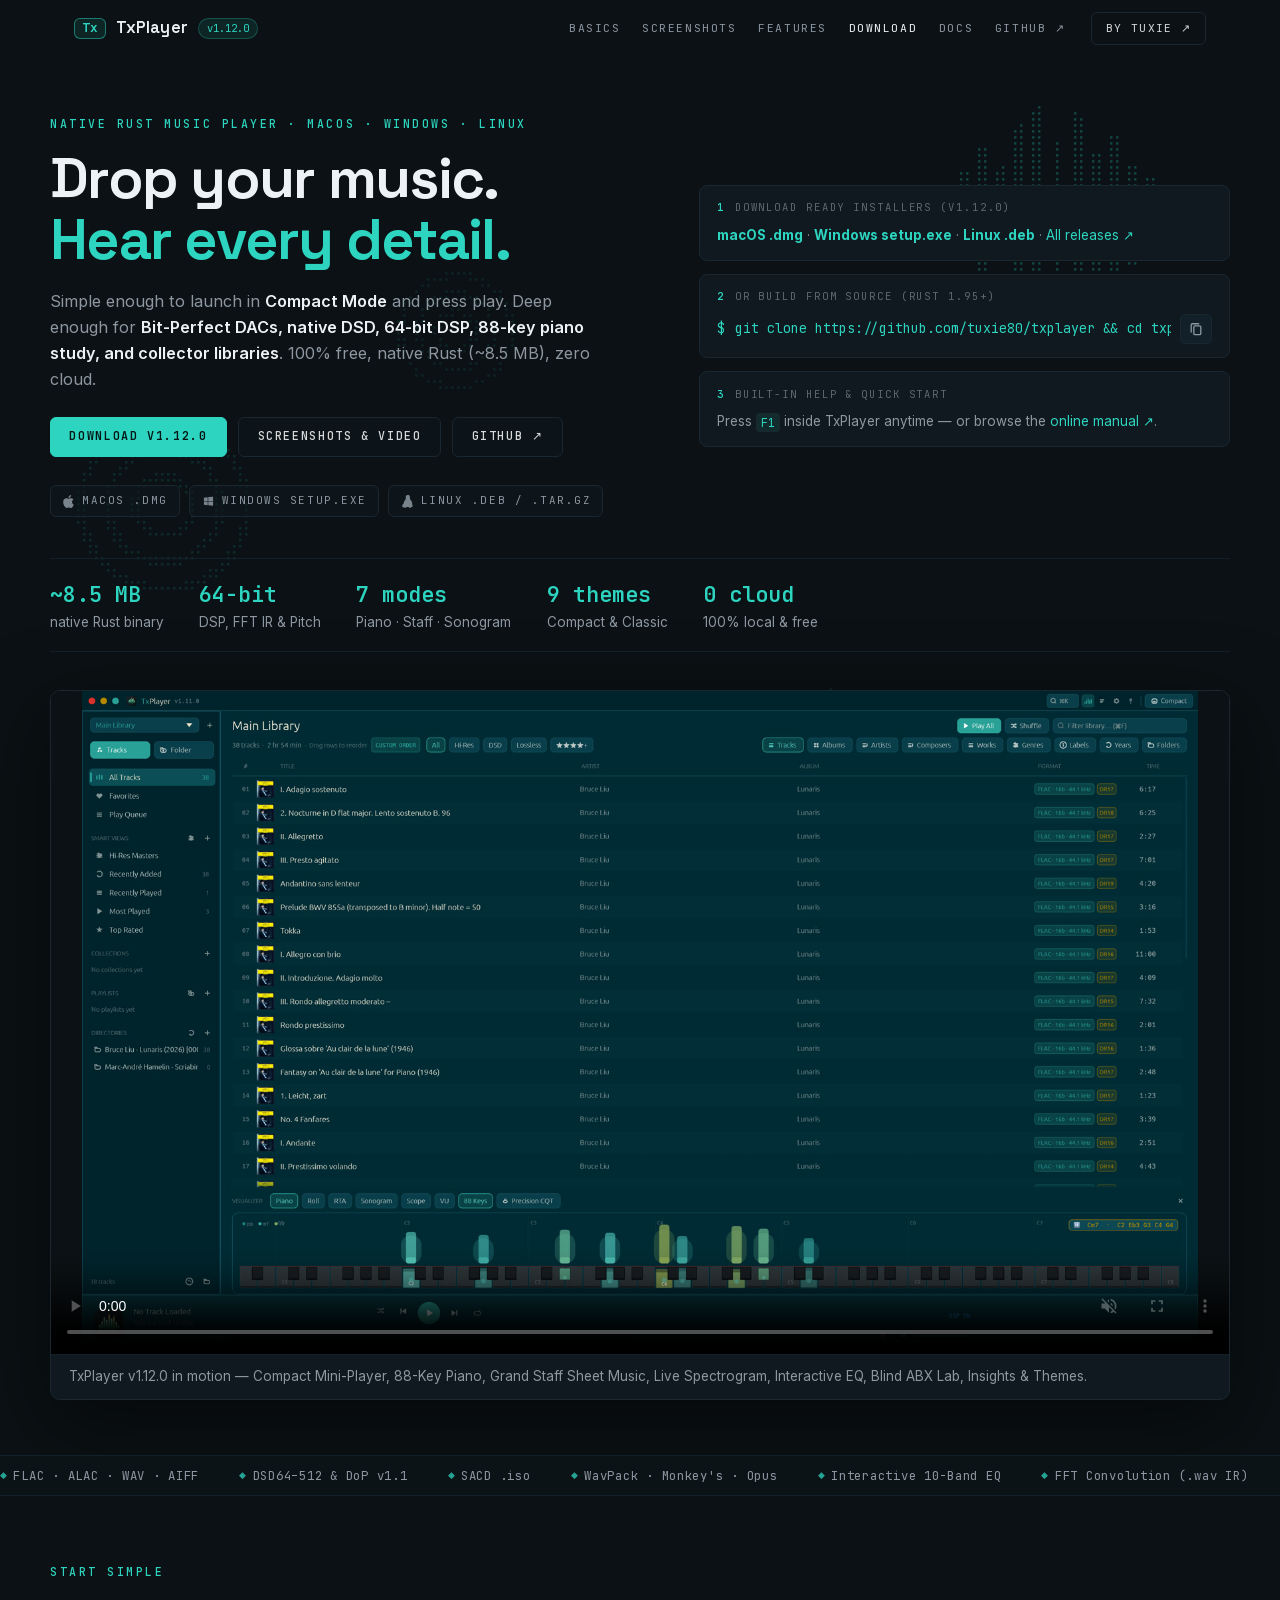
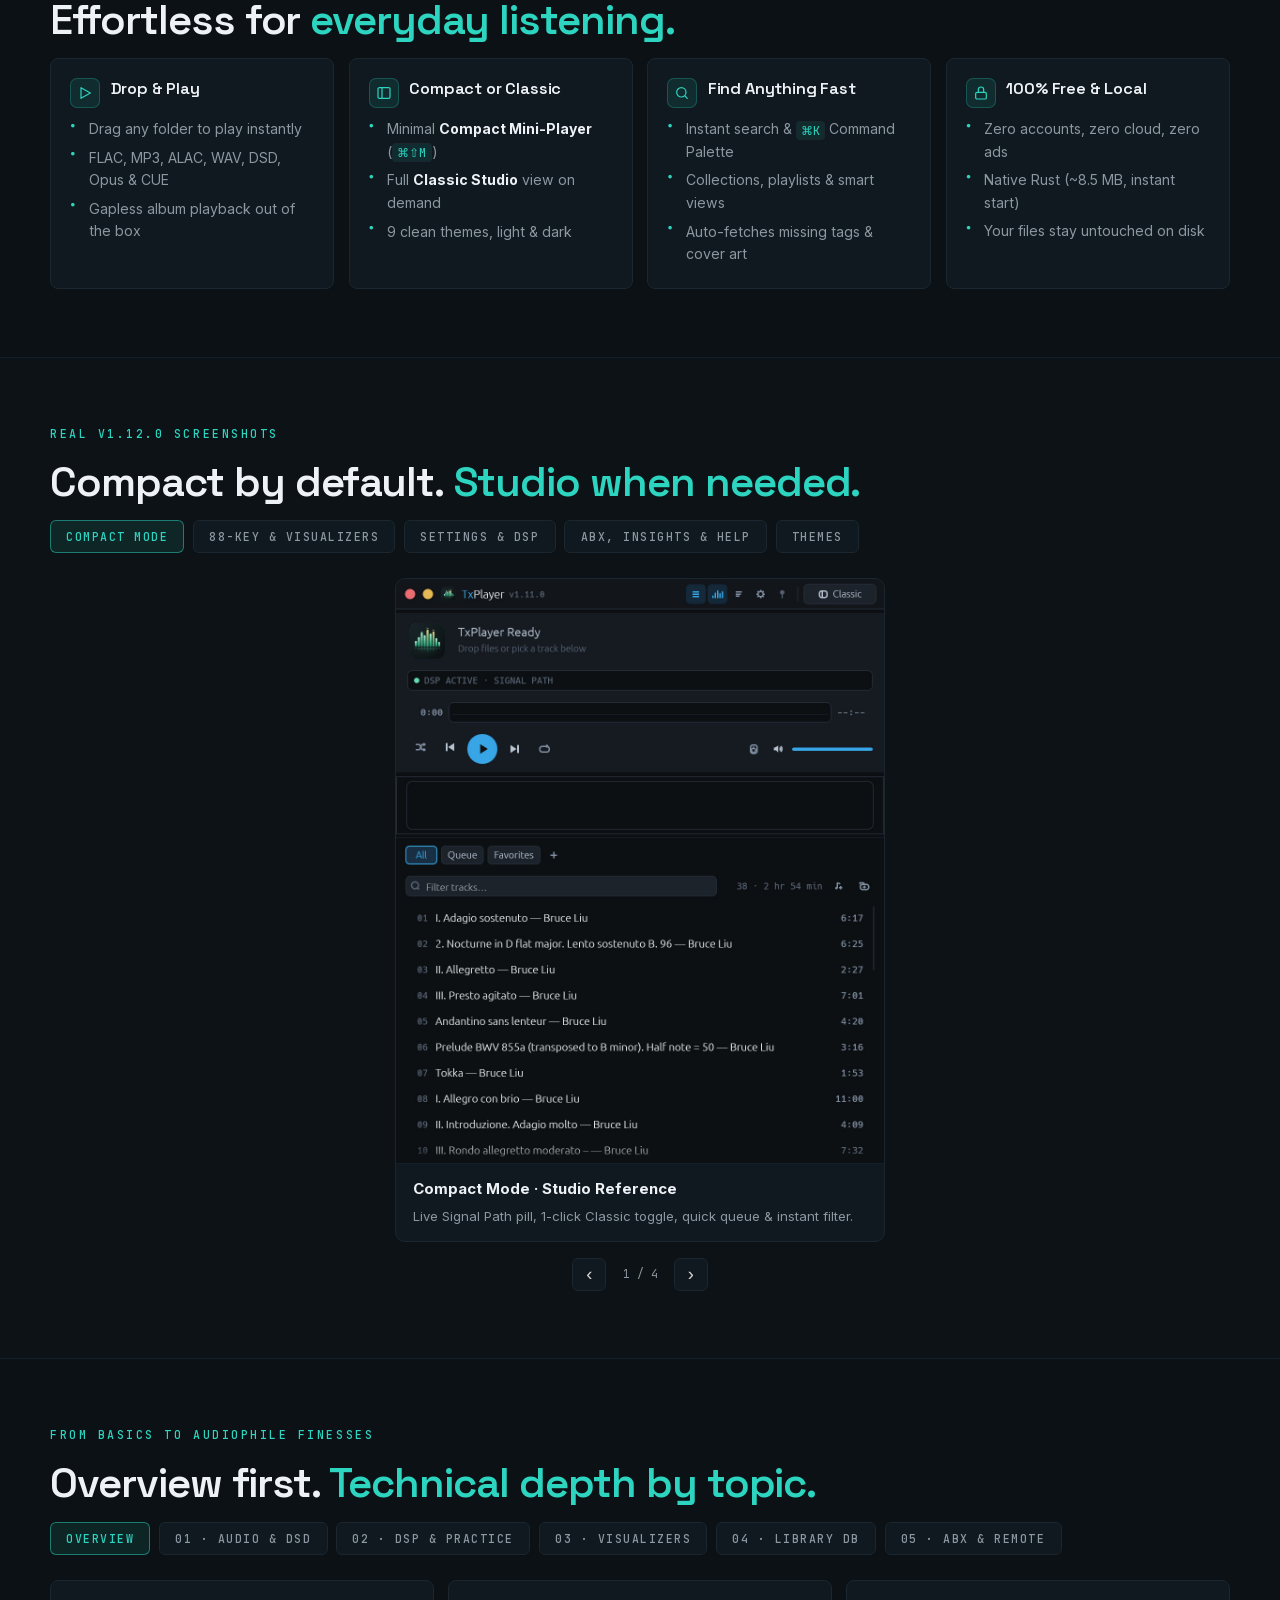
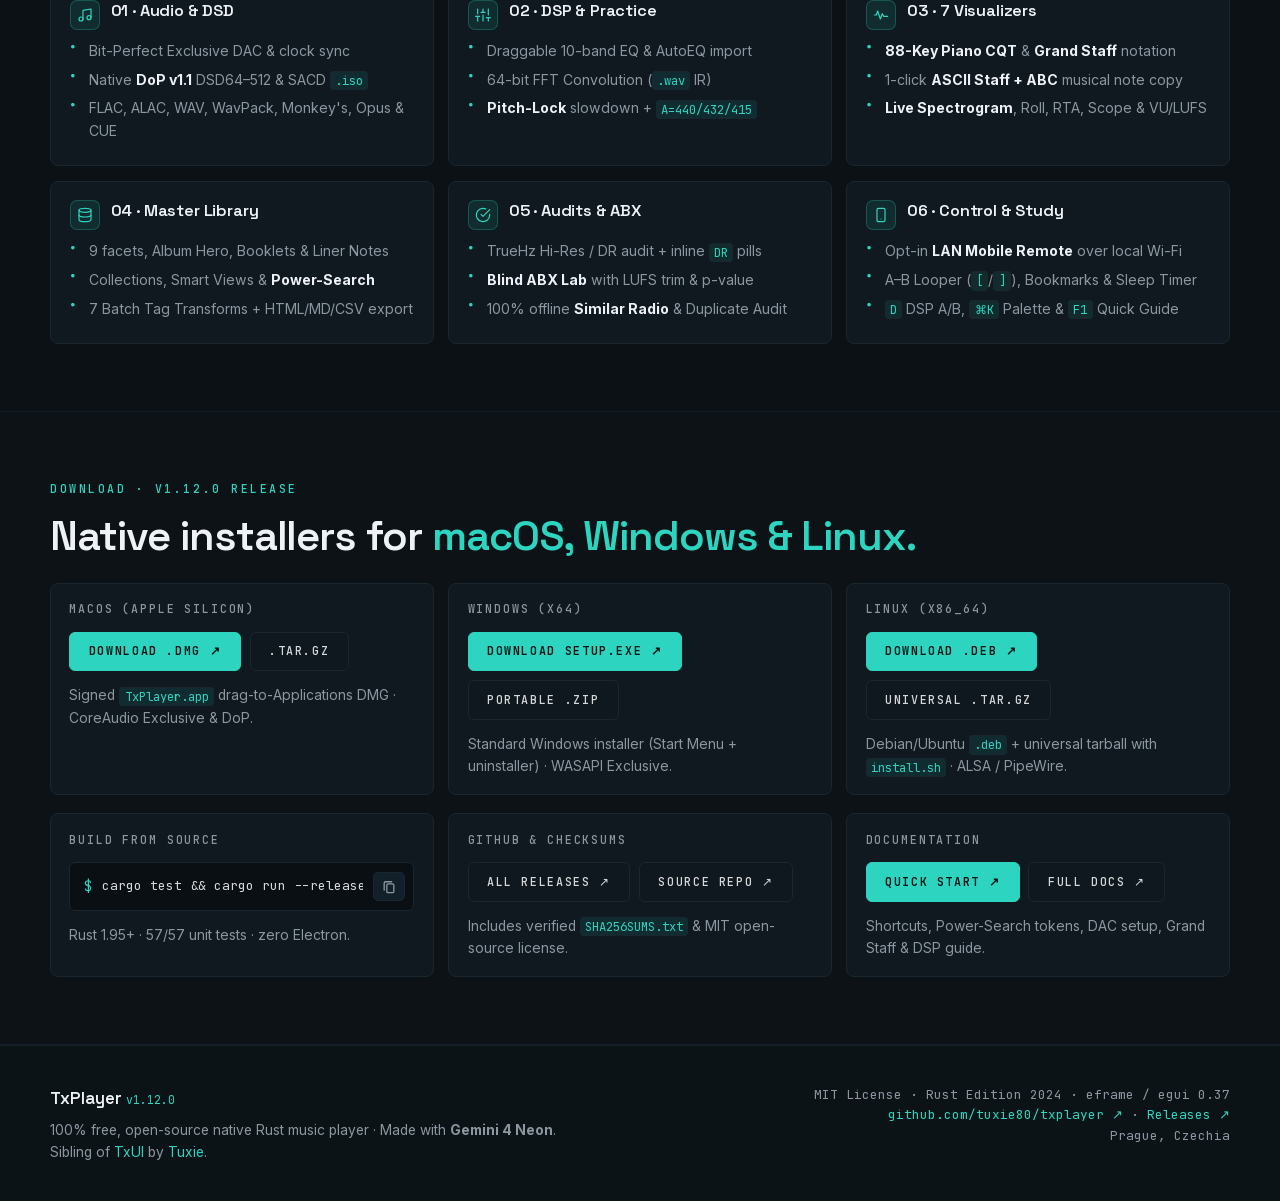
==== commit e00c01d7: "feat(v1.12.0): Grand Staff Sheet Music visualizer, ASCII/ABC piano export, and macOS/Windows/Linux r" ====
--- a/web/index.html
+++ b/web/index.html
@@ -5,7 +5,7 @@
 <meta name="viewport" content="width=device-width, initial-scale=1.0">
 <title>TxPlayer — Fast Native Rust Music Player &amp; Master Library</title>
 <link rel="icon" type="image/png" href="favicon.png">
-<meta name="description" content="TxPlayer v1.11.0 — fast, 100% free native Rust music player for macOS, Windows, and Linux. Compact or Classic, 88-key piano visualizer, Bit-Perfect DAC &amp; DoP v1.1, 64-bit DSP, Blind ABX Lab, and offline master library.">
+<meta name="description" content="TxPlayer v1.12.0 — fast, 100% free native Rust music player for macOS, Windows, and Linux. Compact or Classic, 88-key Piano &amp; Grand Staff Sheet Music visualizer, Bit-Perfect DAC &amp; DoP v1.1, 64-bit DSP, Blind ABX Lab, and offline master library.">
 <link rel="preload" href="fonts/space-grotesk.woff2" as="font" type="font/woff2" crossorigin>
 <link rel="preload" href="fonts/inter.woff2" as="font" type="font/woff2" crossorigin>
 <link rel="preload" href="fonts/jetbrains-mono.woff2" as="font" type="font/woff2" crossorigin>
@@ -20,13 +20,13 @@
     <a class="brand" href="#top">
       <span class="brand-mark">Tx</span>
       <span class="brand-name">TxPlayer</span>
-      <span class="brand-ver">v1.11.0</span>
+      <span class="brand-ver">v1.12.0</span>
     </a>
     <nav class="nav-links" id="navLinks">
       <a href="#basics">Basics</a>
       <a href="#screenshots">Screenshots</a>
       <a href="#features">Features</a>
-      <a href="#install">Install</a>
+      <a href="#install">Download</a>
       <a href="#docs">Docs</a>
       <a href="https://github.com/tuxie80/txplayer" target="_blank" rel="noopener">GitHub ↗</a>
     </nav>
@@ -47,36 +47,37 @@
           100% free, native Rust (~8.5&nbsp;MB), zero cloud.
         </p>
         <div class="hero-actions reveal">
-          <a class="btn btn-primary" href="#screenshots">Screenshots &amp; Video</a>
-          <a class="btn btn-ghost" href="docs/#quick-start">Quick Start ↗</a>
+          <a class="btn btn-primary" href="#install">Download v1.12.0</a>
+          <a class="btn btn-ghost" href="#screenshots">Screenshots &amp; Video</a>
           <a class="btn btn-ghost" href="https://github.com/tuxie80/txplayer" target="_blank" rel="noopener">GitHub ↗</a>
         </div>
         <ul class="hero-platforms reveal" aria-label="Platforms">
-          <li><svg viewBox="0 0 24 24" aria-hidden="true"><path d="M12.152 6.896c-.948 0-2.415-1.078-3.96-1.04-2.04.027-3.91 1.183-4.961 3.014-2.117 3.675-.546 9.103 1.519 12.09 1.013 1.454 2.208 3.09 3.792 3.039 1.52-.065 2.09-.987 3.935-.987 1.831 0 2.35.987 3.96.948 1.637-.026 2.676-1.48 3.676-2.948 1.156-1.688 1.636-3.325 1.662-3.415-.039-.013-3.182-1.221-3.22-4.857-.026-3.04 2.48-4.494 2.597-4.559-1.429-2.09-3.623-2.324-4.39-2.376-2-.156-3.675 1.09-4.61 1.09zM15.53 3.83c.843-1.012 1.4-2.427 1.245-3.83-1.207.052-2.662.805-3.532 1.818-.78.896-1.454 2.338-1.273 3.714 1.338.104 2.715-.688 3.559-1.701"/></svg><span>macOS</span></li>
-          <li><svg viewBox="0 0 24 24" aria-hidden="true"><path d="M3.5 5.1l7-1v6.9h-7zM11.6 3.9L20.5 3v8h-8.9zM3.5 12h7v6.9l-7-1zM11.6 12h8.9v8l-8.9-1.2z"/></svg><span>Windows</span></li>
-          <li><svg viewBox="0 0 24 24" aria-hidden="true"><path d="M12.504 0c-.155 0-.315.008-.48.021-4.226.333-3.105 4.807-3.17 6.298-.076 1.092-.3 1.953-1.05 3.02-.885 1.051-2.127 2.75-2.716 4.521-.278.832-.41 1.684-.287 2.489-.26.268-.45.6-.663.839-.199.199-.485.267-.797.4-.313.136-.658.269-.864.68-.09.189-.136.394-.132.602 0 .199.027.4.055.536.058.399.116.728.04.97-.249.68-.28 1.145-.106 1.484.174.334.535.47.94.601.81.2 1.91.135 2.774.6.926.466 1.866.67 2.616.47.526-.116.97-.464 1.208-.946.587-.003 1.23-.269 2.26-.334.699-.058 1.574.267 2.577.2.025.134.063.198.114.333.391.778 1.113 1.132 1.884 1.071.771-.06 1.592-.536 2.257-1.306.631-.765 1.683-1.084 2.378-1.503.348-.199.629-.469.649-.853.023-.4-.2-.811-.714-1.376-.17-.2-.25-.535-.338-.926-.085-.401-.182-.786-.492-1.046.431-1.278.264-2.55-.173-3.694-.533-1.41-1.465-2.638-2.175-3.483-.796-1.005-1.576-1.957-1.56-3.368.026-2.152.236-6.133-3.544-6.139z"/></svg><span>Linux</span></li>
+          <li><svg viewBox="0 0 24 24" aria-hidden="true"><path d="M12.152 6.896c-.948 0-2.415-1.078-3.96-1.04-2.04.027-3.91 1.183-4.961 3.014-2.117 3.675-.546 9.103 1.519 12.09 1.013 1.454 2.208 3.09 3.792 3.039 1.52-.065 2.09-.987 3.935-.987 1.831 0 2.35.987 3.96.948 1.637-.026 2.676-1.48 3.676-2.948 1.156-1.688 1.636-3.325 1.662-3.415-.039-.013-3.182-1.221-3.22-4.857-.026-3.04 2.48-4.494 2.597-4.559-1.429-2.09-3.623-2.324-4.39-2.376-2-.156-3.675 1.09-4.61 1.09zM15.53 3.83c.843-1.012 1.4-2.427 1.245-3.83-1.207.052-2.662.805-3.532 1.818-.78.896-1.454 2.338-1.273 3.714 1.338.104 2.715-.688 3.559-1.701"/></svg><span>macOS .dmg</span></li>
+          <li><svg viewBox="0 0 24 24" aria-hidden="true"><path d="M3.5 5.1l7-1v6.9h-7zM11.6 3.9L20.5 3v8h-8.9zM3.5 12h7v6.9l-7-1zM11.6 12h8.9v8l-8.9-1.2z"/></svg><span>Windows setup.exe</span></li>
+          <li><svg viewBox="0 0 24 24" aria-hidden="true"><path d="M12.504 0c-.155 0-.315.008-.48.021-4.226.333-3.105 4.807-3.17 6.298-.076 1.092-.3 1.953-1.05 3.02-.885 1.051-2.127 2.75-2.716 4.521-.278.832-.41 1.684-.287 2.489-.26.268-.45.6-.663.839-.199.199-.485.267-.797.4-.313.136-.658.269-.864.68-.09.189-.136.394-.132.602 0 .199.027.4.055.536.058.399.116.728.04.97-.249.68-.28 1.145-.106 1.484.174.334.535.47.94.601.81.2 1.91.135 2.774.6.926.466 1.866.67 2.616.47.526-.116.97-.464 1.208-.946.587-.003 1.23-.269 2.26-.334.699-.058 1.574.267 2.577.2.025.134.063.198.114.333.391.778 1.113 1.132 1.884 1.071.771-.06 1.592-.536 2.257-1.306.631-.765 1.683-1.084 2.378-1.503.348-.199.629-.469.649-.853.023-.4-.2-.811-.714-1.376-.17-.2-.25-.535-.338-.926-.085-.401-.182-.786-.492-1.046.431-1.278.264-2.55-.173-3.694-.533-1.41-1.465-2.638-2.175-3.483-.796-1.005-1.576-1.957-1.56-3.368.026-2.152.236-6.133-3.544-6.139z"/></svg><span>Linux .deb / .tar.gz</span></li>
         </ul>
       </div>
 
       <div class="steps reveal">
         <div class="step-card">
-          <p class="step-label"><b>1</b> Build &amp; Run (Rust 1.95+)</p>
+          <p class="step-label"><b>1</b> Download Ready Installers (v1.12.0)</p>
+          <p class="step-note" style="margin-top:0">
+            <a href="https://github.com/tuxie80/txplayer/releases/download/v1.12.0/TxPlayer-v1.12.0-macos-arm64.dmg" target="_blank" rel="noopener"><strong>macOS .dmg</strong></a> ·
+            <a href="https://github.com/tuxie80/txplayer/releases/download/v1.12.0/TxPlayer-v1.12.0-windows-x86_64-setup.exe" target="_blank" rel="noopener"><strong>Windows setup.exe</strong></a> ·
+            <a href="https://github.com/tuxie80/txplayer/releases/download/v1.12.0/txplayer_1.12.0_amd64.deb" target="_blank" rel="noopener"><strong>Linux .deb</strong></a> ·
+            <a href="https://github.com/tuxie80/txplayer/releases/latest" target="_blank" rel="noopener">All releases ↗</a>
+          </p>
+        </div>
+        <div class="step-card">
+          <p class="step-label"><b>2</b> Or Build from Source (Rust 1.95+)</p>
           <div class="term">
             <span class="term-prompt" aria-hidden="true">$</span>
-            <code>cargo run --release</code>
+            <code>git clone https://github.com/tuxie80/txplayer &amp;&amp; cd txplayer &amp;&amp; cargo run --release</code>
             <button class="term-copy" type="button" aria-label="Copy build command" title="Copy"><svg class="ic ic-copy" viewBox="0 0 16 16" width="14" height="14" fill="none" stroke="currentColor" stroke-width="1.5" stroke-linecap="round" stroke-linejoin="round"><rect x="5.5" y="4.5" width="8" height="10" rx="1.5"/><path d="M2.5 11.5v-8A1.5 1.5 0 0 1 4 2h7"/></svg><svg class="ic ic-check" viewBox="0 0 16 16" width="14" height="14" fill="none" stroke="currentColor" stroke-width="2" stroke-linecap="round" stroke-linejoin="round"><path d="M2.5 8.5l3.5 3.5 7-8"/></svg></button>
           </div>
         </div>
         <div class="step-card">
-          <p class="step-label"><b>2</b> macOS App &amp; DMG</p>
-          <div class="term">
-            <span class="term-prompt" aria-hidden="true">$</span>
-            <code>./scripts/package-macos.sh</code>
-            <button class="term-copy" type="button" aria-label="Copy package command" title="Copy"><svg class="ic ic-copy" viewBox="0 0 16 16" width="14" height="14" fill="none" stroke="currentColor" stroke-width="1.5" stroke-linecap="round" stroke-linejoin="round"><rect x="5.5" y="4.5" width="8" height="10" rx="1.5"/><path d="M2.5 11.5v-8A1.5 1.5 0 0 1 4 2h7"/></svg><svg class="ic ic-check" viewBox="0 0 16 16" width="14" height="14" fill="none" stroke="currentColor" stroke-width="2" stroke-linecap="round" stroke-linejoin="round"><path d="M2.5 8.5l3.5 3.5 7-8"/></svg></button>
-          </div>
-        </div>
-        <div class="step-card">
-          <p class="step-label"><b>3</b> Built-In Help</p>
+          <p class="step-label"><b>3</b> Built-In Help &amp; Quick Start</p>
           <p class="step-note" style="margin-top:0">Press <code>F1</code> inside TxPlayer anytime — or browse the <a href="docs/">online manual ↗</a>.</p>
         </div>
       </div>
@@ -85,14 +86,14 @@
     <dl class="hero-stats reveal">
       <div><dt>~8.5 MB</dt><dd>native Rust binary</dd></div>
       <div><dt>64-bit</dt><dd>DSP, FFT IR &amp; Pitch</dd></div>
-      <div><dt>6 modes</dt><dd>Piano · Spectrogram · VU</dd></div>
+      <div><dt>7 modes</dt><dd>Piano · Staff · Sonogram</dd></div>
       <div><dt>9 themes</dt><dd>Compact &amp; Classic</dd></div>
       <div><dt>0 cloud</dt><dd>100% local &amp; free</dd></div>
     </dl>
 
     <figure class="hero-shot reveal" style="cursor:default">
-      <video src="img/txplayer-tour.mp4?v=2" poster="img/classic-piano-solarized.jpg" controls playsinline preload="metadata" muted loop aria-label="TxPlayer v1.11.0 visual tour"></video>
-      <figcaption>TxPlayer v1.11.0 in motion — Compact Mini-Player, 88-Key Piano, Live Spectrogram, Interactive EQ, Blind ABX Lab, Insights &amp; Themes.</figcaption>
+      <video src="img/txplayer-tour.mp4?v=3" poster="img/classic-piano-solarized.jpg" controls playsinline preload="metadata" muted loop aria-label="TxPlayer v1.12.0 visual tour"></video>
+      <figcaption>TxPlayer v1.12.0 in motion — Compact Mini-Player, 88-Key Piano, Grand Staff Sheet Music, Live Spectrogram, Interactive EQ, Blind ABX Lab, Insights &amp; Themes.</figcaption>
     </figure>
   </div>
 </section>
@@ -162,7 +163,7 @@
 <!-- ================= SCREENSHOTS (COMPACT BY DEFAULT!) ================= -->
 <section class="section section-alt" id="screenshots">
   <div class="section-inner">
-    <p class="kicker reveal">Real v1.11.0 screenshots</p>
+    <p class="kicker reveal">Real v1.12.0 screenshots</p>
     <h2 class="reveal">Compact by default. <span class="acc">Studio when needed.</span></h2>
 
     <div class="tabs reveal" id="shotTabs">
@@ -199,23 +200,27 @@
         </div>
       </div>
 
-      <!-- 88-KEY & VISUALIZERS (LATEST v1.11.0!) -->
+      <!-- 88-KEY & VISUALIZERS (LATEST v1.12.0!) -->
       <div class="tab-pane shot-pane" role="tabpanel" id="shpane-classic" aria-labelledby="sh-classic" hidden>
         <figure class="shot-item" data-lightbox="img/classic-piano-solarized.jpg" tabindex="0">
-          <img src="img/classic-piano-solarized.jpg" alt="TxPlayer v1.11.0 — 88-Key Precision CQT Piano Visualizer" loading="lazy">
-          <figcaption><strong>88-Key Precision CQT Piano (v1.11.0)</strong><span>Dynamics-colored keybed, 10-voice harmonic cancellation, chord badge &amp; inline DR pills.</span></figcaption>
+          <img src="img/classic-piano-solarized.jpg" alt="TxPlayer v1.12.0 — 88-Key Precision CQT Piano Visualizer" loading="lazy">
+          <figcaption><strong>88-Key Precision CQT Piano (v1.12.0)</strong><span>Dynamics-colored keybed, 10-voice harmonic cancellation, chord badge &amp; 1-click ASCII/ABC export.</span></figcaption>
+        </figure>
+        <figure class="shot-item" data-lightbox="img/classic-staff-solarized.jpg" tabindex="0" hidden>
+          <img src="img/classic-staff-solarized.jpg" alt="TxPlayer v1.12.0 — Live Grand Staff Sheet Music Visualizer" loading="lazy">
+          <figcaption><strong>Grand Staff Sheet Music (New in v1.12.0)</strong><span>Live Treble &amp; Bass clefs, noteheads, stems, accidentals, ledger lines &amp; 1-click ASCII / ABC copy.</span></figcaption>
         </figure>
         <figure class="shot-item" data-lightbox="img/classic-spectrogram-studio.jpg" tabindex="0" hidden>
-          <img src="img/classic-spectrogram-studio.jpg" alt="TxPlayer v1.11.0 — Live Acoustic Spectrogram" loading="lazy">
+          <img src="img/classic-spectrogram-studio.jpg" alt="TxPlayer v1.12.0 — Live Acoustic Spectrogram" loading="lazy">
           <figcaption><strong>Live Acoustic Spectrogram (Sonogram)</strong><span>2D time-frequency waterfall (27.5 Hz – 18 kHz) with PEAK Hz readout &amp; 9 library facets.</span></figcaption>
         </figure>
         <figure class="shot-item" data-lightbox="img/classic-roll-solarized.jpg" tabindex="0" hidden>
-          <img src="img/classic-roll-solarized.jpg" alt="TxPlayer v1.11.0 — 88-Key Concert Piano Roll" loading="lazy">
+          <img src="img/classic-roll-solarized.jpg" alt="TxPlayer v1.12.0 — 88-Key Concert Piano Roll" loading="lazy">
           <figcaption><strong>88-Key Concert Piano Roll</strong><span>Scrolling note waterfall — freezes on Pause for harmonic study.</span></figcaption>
         </figure>
         <div class="sv-controls">
           <button class="sv-prev" type="button" aria-label="Previous">‹</button>
-          <span class="sv-count" aria-live="polite">1 / 3</span>
+          <span class="sv-count" aria-live="polite">1 / 4</span>
           <button class="sv-next" type="button" aria-label="Next">›</button>
         </div>
       </div>
@@ -322,11 +327,11 @@
             </ul>
           </article>
           <article class="card overview-card">
-            <div class="card-head"><span class="ico-box"><svg viewBox="0 0 24 24"><path d="M2 12h3l2-6 4 12 3-8 2 4h6"/></svg></span><h3>03 · 6 Visualizers</h3></div>
-            <ul class="dots">
-              <li><strong>88-Key Piano CQT</strong> + Pause-Freeze chords</li>
-              <li><strong>Live Acoustic Spectrogram</strong> &amp; Piano Roll</li>
-              <li>64-Band RTA, Scope &amp; Mastering VU / LUFS</li>
+            <div class="card-head"><span class="ico-box"><svg viewBox="0 0 24 24"><path d="M2 12h3l2-6 4 12 3-8 2 4h6"/></svg></span><h3>03 · 7 Visualizers</h3></div>
+            <ul class="dots">
+              <li><strong>88-Key Piano CQT</strong> &amp; <strong>Grand Staff</strong> notation</li>
+              <li>1-click <strong>ASCII Staff + ABC</strong> musical note copy</li>
+              <li><strong>Live Spectrogram</strong>, Roll, RTA, Scope &amp; VU/LUFS</li>
             </ul>
           </article>
           <article class="card overview-card">
@@ -408,11 +413,12 @@
       <div class="tab-pane" role="tabpanel" id="fpane-vis" aria-labelledby="ftab-vis" hidden>
         <div class="card-grid feature-grid">
           <article class="card feat-card">
-            <h3>88-Key Precision CQT Piano &amp; Roll</h3>
+            <h3>88-Key Piano, Grand Staff &amp; ASCII / ABC</h3>
             <ul class="dots">
               <li><strong>Multi-Rate CQT:</strong> 3 Butterworth stages (<code>1× / ÷4 / ÷16</code>) + Railsback stretch tuning</li>
-              <li><strong>Harmonic Cancellation:</strong> 10-voice overtone subtraction kills octave/fifth ghosts</li>
-              <li><strong>Pause-Freeze:</strong> Pressing Space freezes pressed keys &amp; chord badge for study</li>
+              <li><strong>Grand Staff Notation:</strong> Live Treble &amp; Bass clefs, noteheads, stems, ledger lines &amp; accidentals</li>
+              <li><strong>ASCII / ABC Copy:</strong> 1-click copies an ASCII Grand Staff, mini keyboard &amp; ABC score</li>
+              <li><strong>Pause-Freeze:</strong> Pressing Space freezes pressed keys, staff notes &amp; chord badge</li>
             </ul>
           </article>
           <article class="card feat-card">
@@ -420,7 +426,7 @@
             <ul class="dots">
               <li><strong>Live Spectrogram:</strong> <code>96 × 64</code> scrolling 2D sonogram + live <code>PEAK Hz</code> badge</li>
               <li><strong>Mastering VU:</strong> Live EBU R128 Momentary/Short-Term LUFS, 4× True Peak &amp; Phase</li>
-              <li><strong>Direct Keys:</strong> Press <code>V</code> for stage, <code>1</code>–<code>6</code> for modes; live <code>ms/frame</code> telemetry</li>
+              <li><strong>Direct Keys:</strong> Press <code>V</code> for stage, <code>1</code>–<code>7</code> for modes; live <code>ms/frame</code> telemetry</li>
             </ul>
           </article>
         </div>
@@ -474,29 +480,55 @@
   </div>
 </section>
 
-<!-- ================= INSTALL & DOCS ================= -->
+<!-- ================= DOWNLOAD, INSTALL & DOCS ================= -->
 <section class="section section-alt" id="install">
   <div class="section-inner">
-    <p class="kicker reveal">Get started</p>
-    <h2 class="reveal">Build in one line. <span class="acc">Master in five minutes.</span></h2>
+    <p class="kicker reveal">Download · v1.12.0 Release</p>
+    <h2 class="reveal">Native installers for <span class="acc">macOS, Windows &amp; Linux.</span></h2>
     <div class="install-grid">
       <div class="card install-card reveal">
-        <h3>Build &amp; Test</h3>
+        <h3>macOS (Apple Silicon)</h3>
+        <div style="display:flex;gap:0.55rem;flex-wrap:wrap">
+          <a class="btn btn-primary" href="https://github.com/tuxie80/txplayer/releases/download/v1.12.0/TxPlayer-v1.12.0-macos-arm64.dmg" target="_blank" rel="noopener">Download .dmg ↗</a>
+          <a class="btn btn-ghost" href="https://github.com/tuxie80/txplayer/releases/download/v1.12.0/txplayer-v1.12.0-macos-arm64.tar.gz" target="_blank" rel="noopener">.tar.gz</a>
+        </div>
+        <p>Signed <code>TxPlayer.app</code> drag-to-Applications DMG · CoreAudio Exclusive &amp; DoP.</p>
+      </div>
+      <div class="card install-card reveal">
+        <h3>Windows (x64)</h3>
+        <div style="display:flex;gap:0.55rem;flex-wrap:wrap">
+          <a class="btn btn-primary" href="https://github.com/tuxie80/txplayer/releases/download/v1.12.0/TxPlayer-v1.12.0-windows-x86_64-setup.exe" target="_blank" rel="noopener">Download setup.exe ↗</a>
+          <a class="btn btn-ghost" href="https://github.com/tuxie80/txplayer/releases/download/v1.12.0/txplayer-v1.12.0-windows-x86_64.zip" target="_blank" rel="noopener">Portable .zip</a>
+        </div>
+        <p>Standard Windows installer (Start Menu + uninstaller) · WASAPI Exclusive.</p>
+      </div>
+      <div class="card install-card reveal">
+        <h3>Linux (x86_64)</h3>
+        <div style="display:flex;gap:0.55rem;flex-wrap:wrap">
+          <a class="btn btn-primary" href="https://github.com/tuxie80/txplayer/releases/download/v1.12.0/txplayer_1.12.0_amd64.deb" target="_blank" rel="noopener">Download .deb ↗</a>
+          <a class="btn btn-ghost" href="https://github.com/tuxie80/txplayer/releases/download/v1.12.0/txplayer-v1.12.0-linux-x86_64.tar.gz" target="_blank" rel="noopener">Universal .tar.gz</a>
+        </div>
+        <p>Debian/Ubuntu <code>.deb</code> + universal tarball with <code>install.sh</code> · ALSA / PipeWire.</p>
+      </div>
+    </div>
+
+    <div class="install-grid" style="margin-top:1.1rem">
+      <div class="card install-card reveal">
+        <h3>Build from Source</h3>
         <div class="term">
           <span class="term-prompt">$</span>
           <code>cargo test &amp;&amp; cargo run --release</code>
           <button class="term-copy" type="button" aria-label="Copy" title="Copy"><svg class="ic ic-copy" viewBox="0 0 16 16" width="14" height="14" fill="none" stroke="currentColor" stroke-width="1.5" stroke-linecap="round" stroke-linejoin="round"><rect x="5.5" y="4.5" width="8" height="10" rx="1.5"/><path d="M2.5 11.5v-8A1.5 1.5 0 0 1 4 2h7"/></svg><svg class="ic ic-check" viewBox="0 0 16 16" width="14" height="14" fill="none" stroke="currentColor" stroke-width="2" stroke-linecap="round" stroke-linejoin="round"><path d="M2.5 8.5l3.5 3.5 7-8"/></svg></button>
         </div>
-        <p>Rust 1.95+ · 55/55 unit tests · zero Electron.</p>
+        <p>Rust 1.95+ · 57/57 unit tests · zero Electron.</p>
       </div>
       <div class="card install-card reveal">
-        <h3>macOS App &amp; DMG</h3>
-        <div class="term">
-          <span class="term-prompt">$</span>
-          <code>./scripts/package-macos.sh</code>
-          <button class="term-copy" type="button" aria-label="Copy" title="Copy"><svg class="ic ic-copy" viewBox="0 0 16 16" width="14" height="14" fill="none" stroke="currentColor" stroke-width="1.5" stroke-linecap="round" stroke-linejoin="round"><rect x="5.5" y="4.5" width="8" height="10" rx="1.5"/><path d="M2.5 11.5v-8A1.5 1.5 0 0 1 4 2h7"/></svg><svg class="ic ic-check" viewBox="0 0 16 16" width="14" height="14" fill="none" stroke="currentColor" stroke-width="2" stroke-linecap="round" stroke-linejoin="round"><path d="M2.5 8.5l3.5 3.5 7-8"/></svg></button>
-        </div>
-        <p>Signed <code>TxPlayer.app</code> + <code>TxPlayer.dmg</code>.</p>
+        <h3>GitHub &amp; Checksums</h3>
+        <div style="display:flex;gap:0.55rem;flex-wrap:wrap">
+          <a class="btn btn-ghost" href="https://github.com/tuxie80/txplayer/releases/latest" target="_blank" rel="noopener">All Releases ↗</a>
+          <a class="btn btn-ghost" href="https://github.com/tuxie80/txplayer" target="_blank" rel="noopener">Source Repo ↗</a>
+        </div>
+        <p>Includes verified <code>SHA256SUMS.txt</code> &amp; MIT open-source license.</p>
       </div>
       <div class="card install-card reveal" id="docs">
         <h3>Documentation</h3>
@@ -504,7 +536,7 @@
           <a class="btn btn-primary" href="docs/#quick-start">Quick Start ↗</a>
           <a class="btn btn-ghost" href="docs/">Full Docs ↗</a>
         </div>
-        <p>Shortcuts, Power-Search tokens, DAC setup &amp; DSP guide.</p>
+        <p>Shortcuts, Power-Search tokens, DAC setup, Grand Staff &amp; DSP guide.</p>
       </div>
     </div>
   </div>
@@ -514,12 +546,12 @@
 <footer class="footer">
   <div class="footer-inner">
     <div>
-      <p class="footer-brand">TxPlayer <span>v1.11.0</span></p>
+      <p class="footer-brand">TxPlayer <span>v1.12.0</span></p>
       <p class="footer-note">100% free, open-source native Rust music player · Made with <strong>Gemini 4 Neon</strong>.<br>Sibling of <a href="https://tuxie.eu/txui" target="_blank" rel="noopener">TxUI</a> by <a href="https://tuxie.eu" target="_blank" rel="noopener">Tuxie</a>.</p>
     </div>
     <div class="footer-meta">
       <p>MIT License · Rust Edition 2024 · eframe / egui 0.37</p>
-      <p><a href="https://github.com/tuxie80/txplayer" target="_blank" rel="noopener">github.com/tuxie80/txplayer ↗</a></p>
+      <p><a href="https://github.com/tuxie80/txplayer" target="_blank" rel="noopener">github.com/tuxie80/txplayer ↗</a> · <a href="https://github.com/tuxie80/txplayer/releases/latest" target="_blank" rel="noopener">Releases ↗</a></p>
       <p>Prague, Czechia</p>
     </div>
   </div>
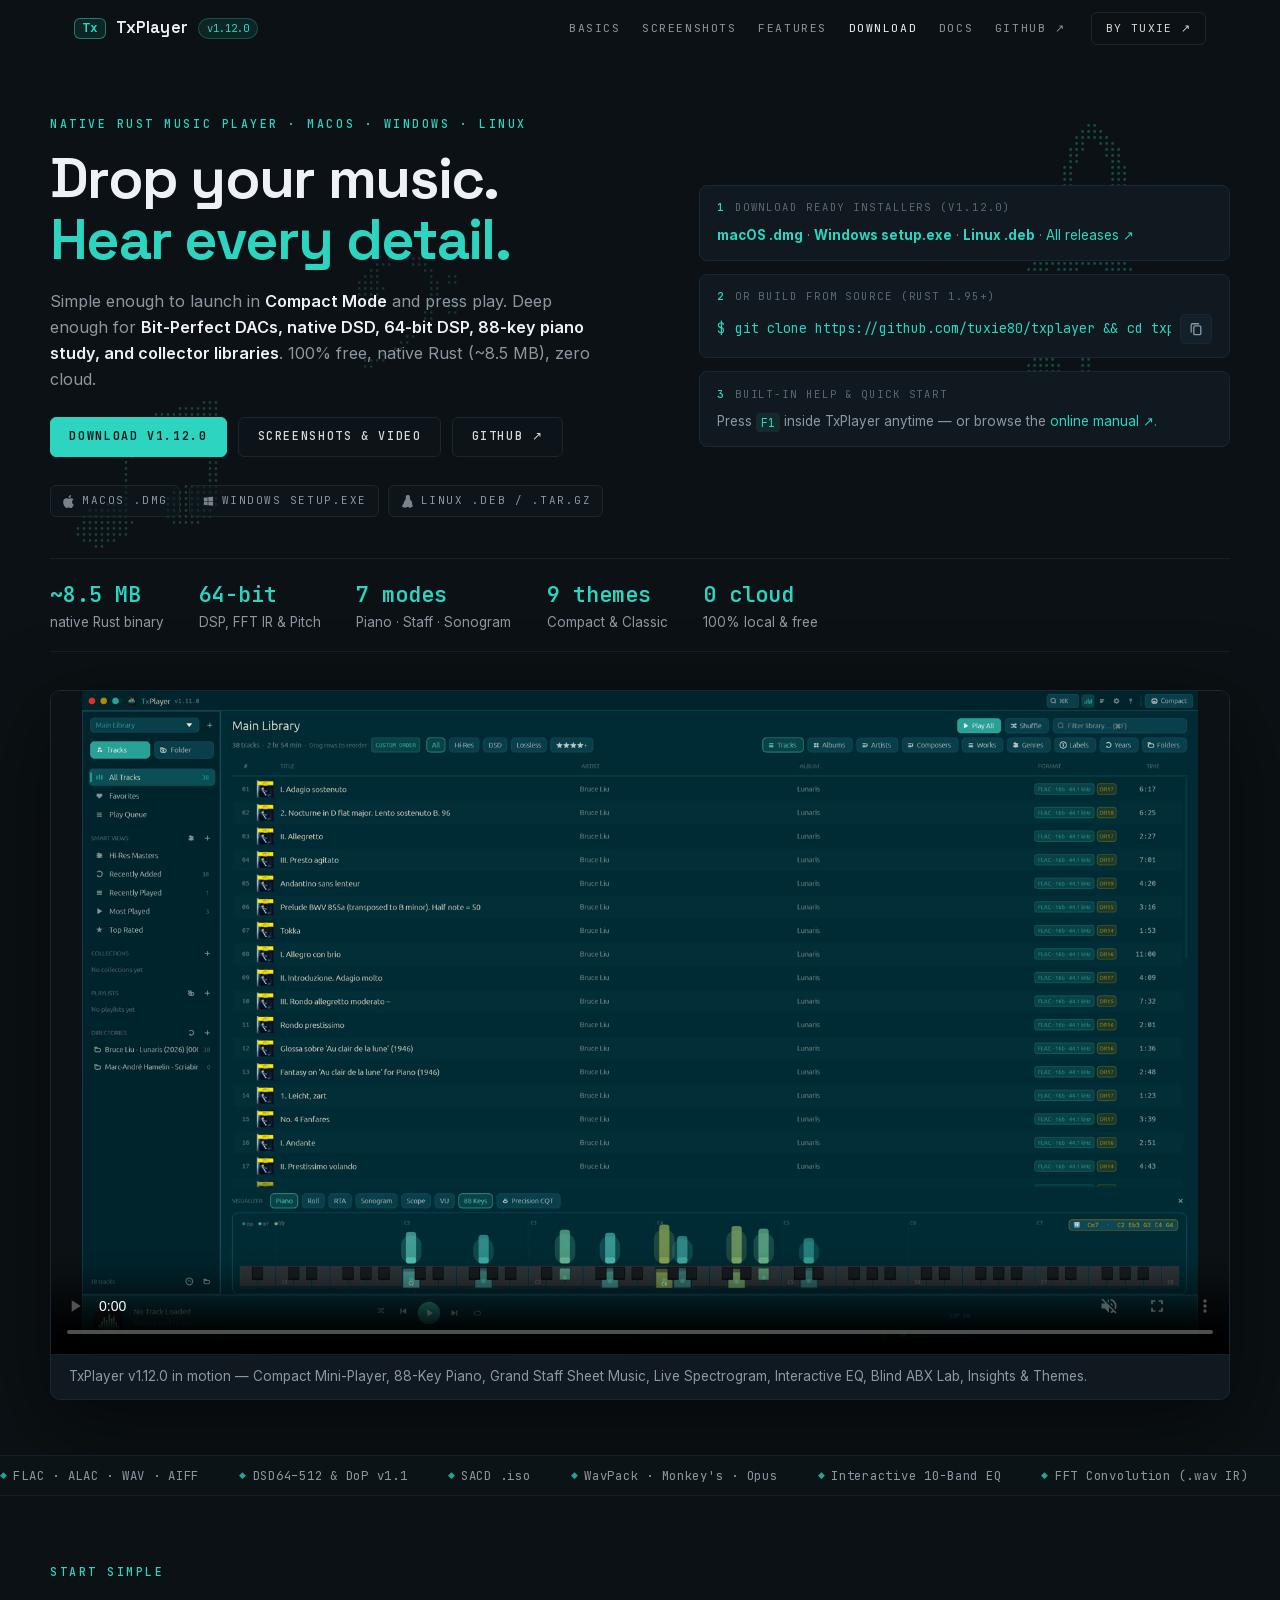
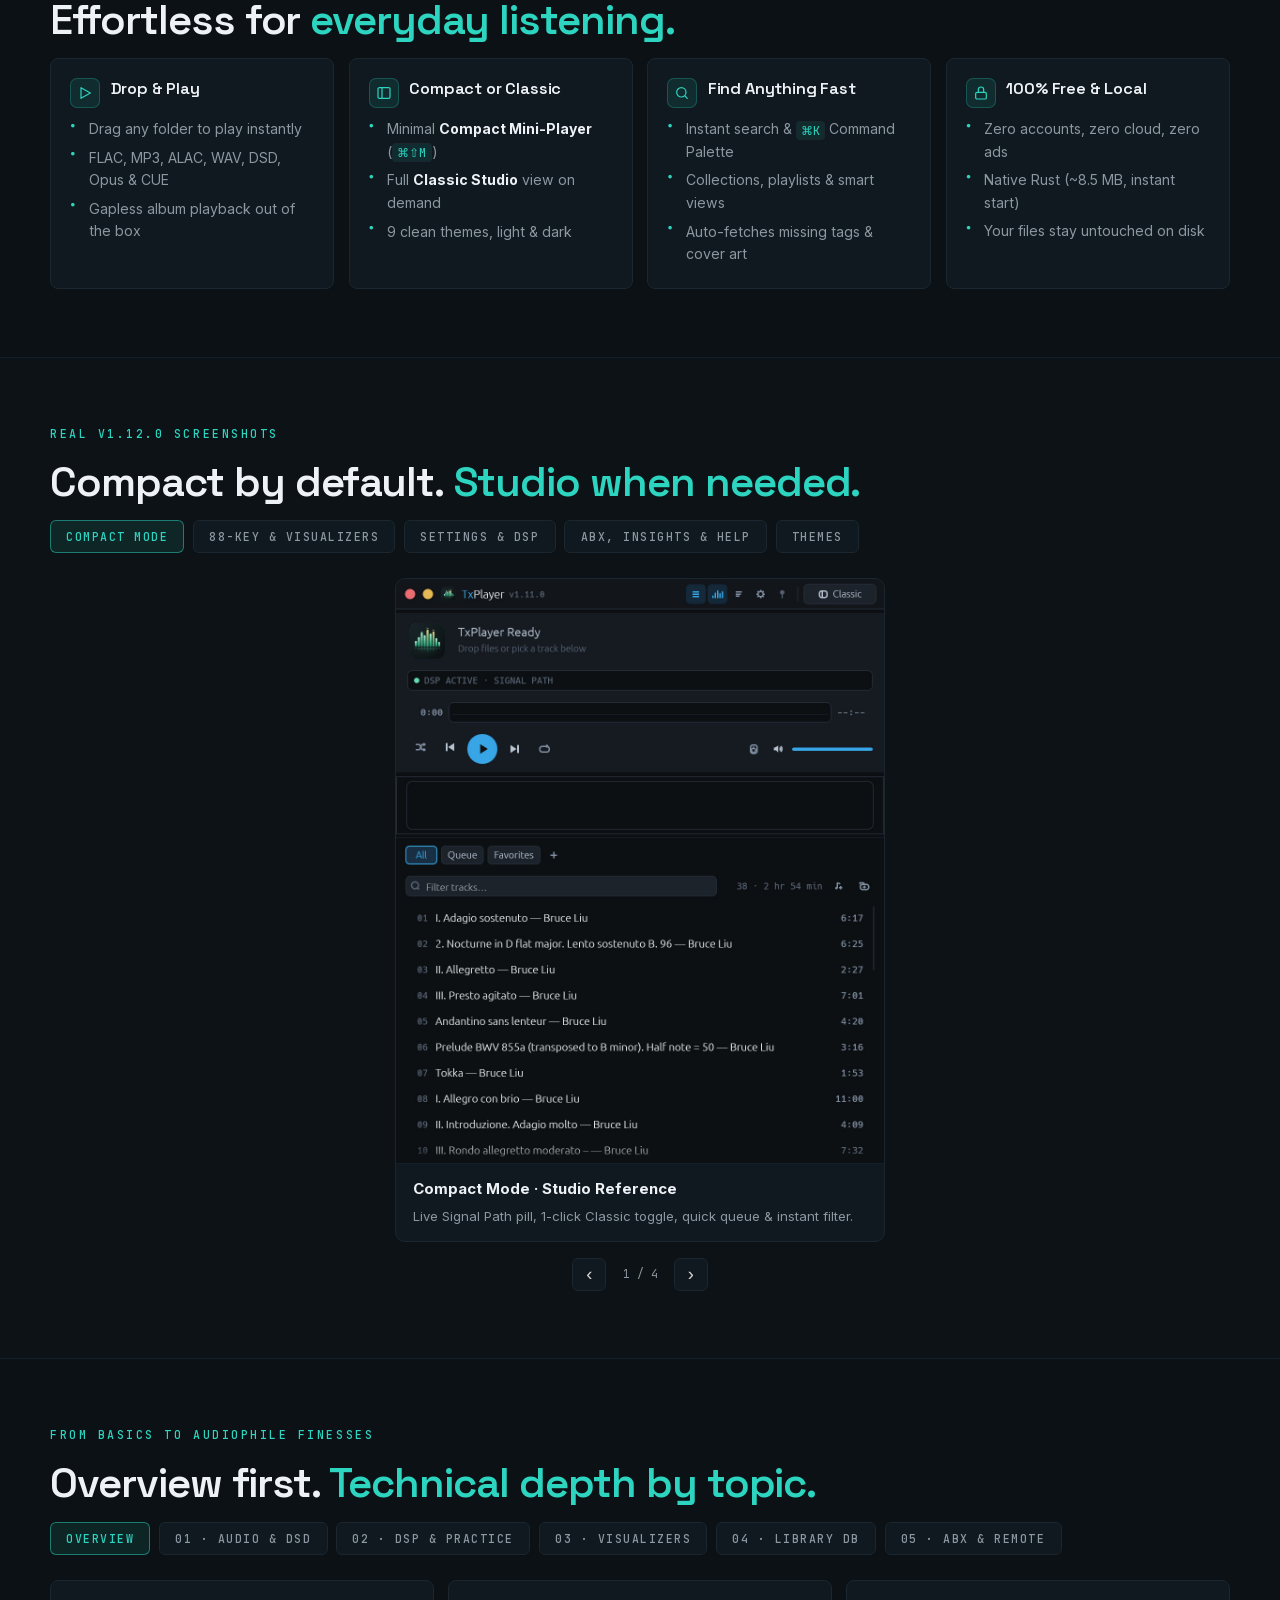
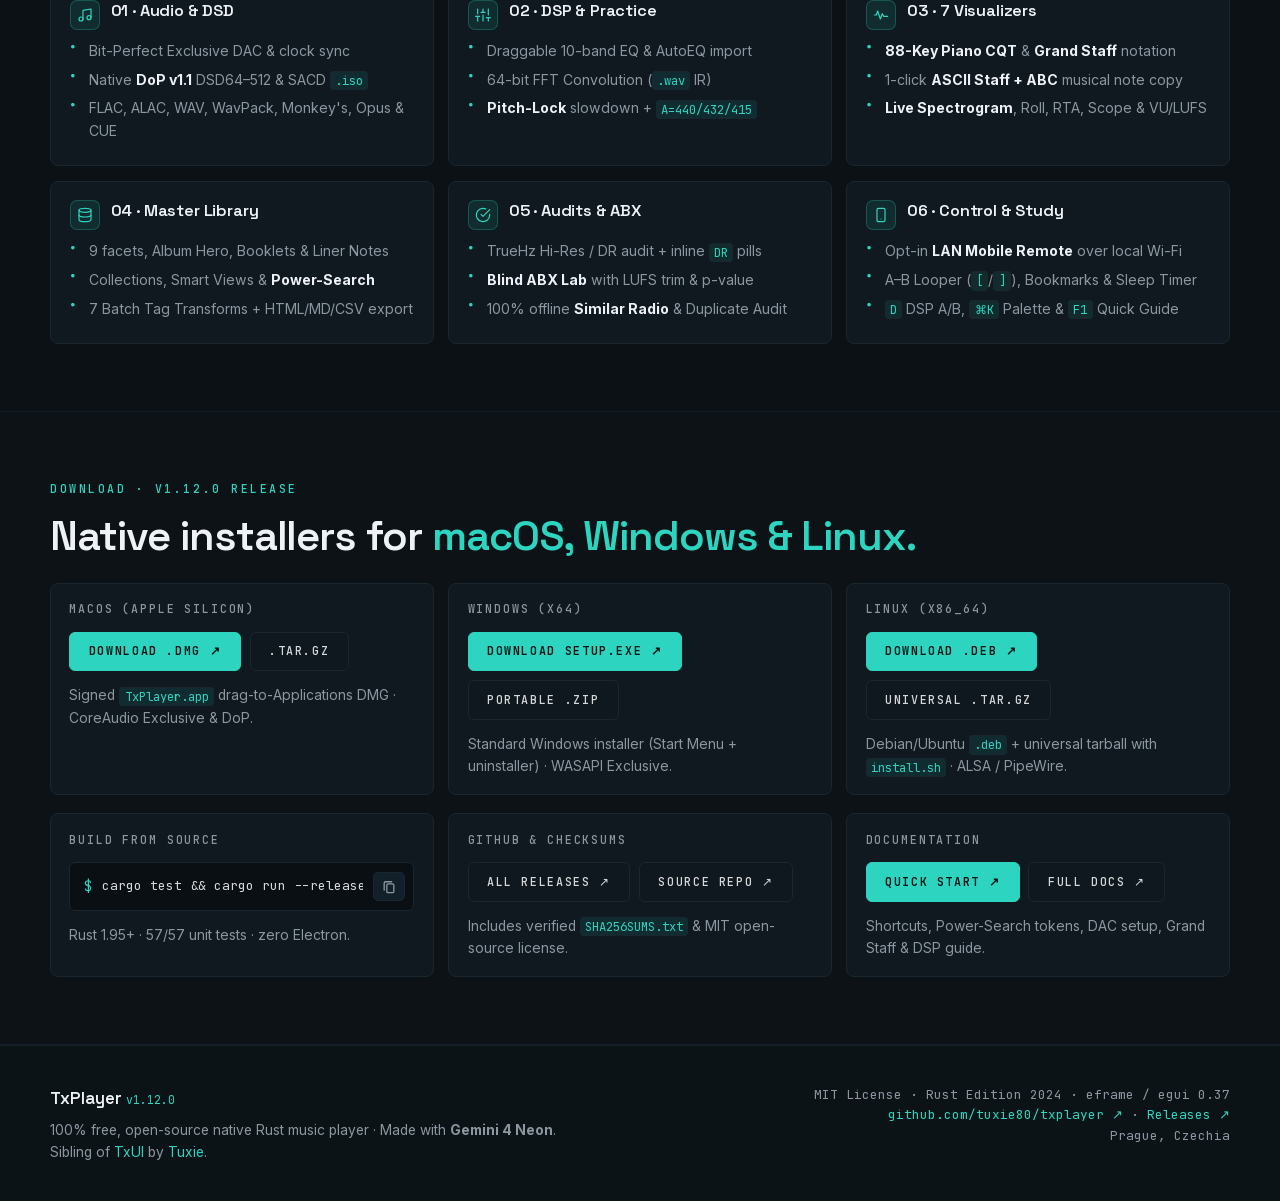
==== commit 60348274: "web: drifting dot-matrix Treble/Bass clefs, beamed notes & piano keyboard background" ====
--- a/web/index.html
+++ b/web/index.html
@@ -565,6 +565,6 @@
   <button class="lb-next" id="lbNext" aria-label="Next">›</button>
 </div>
 
-<script src="app.js?v=3"></script>
+<script src="app.js?v=4"></script>
 </body>
 </html>
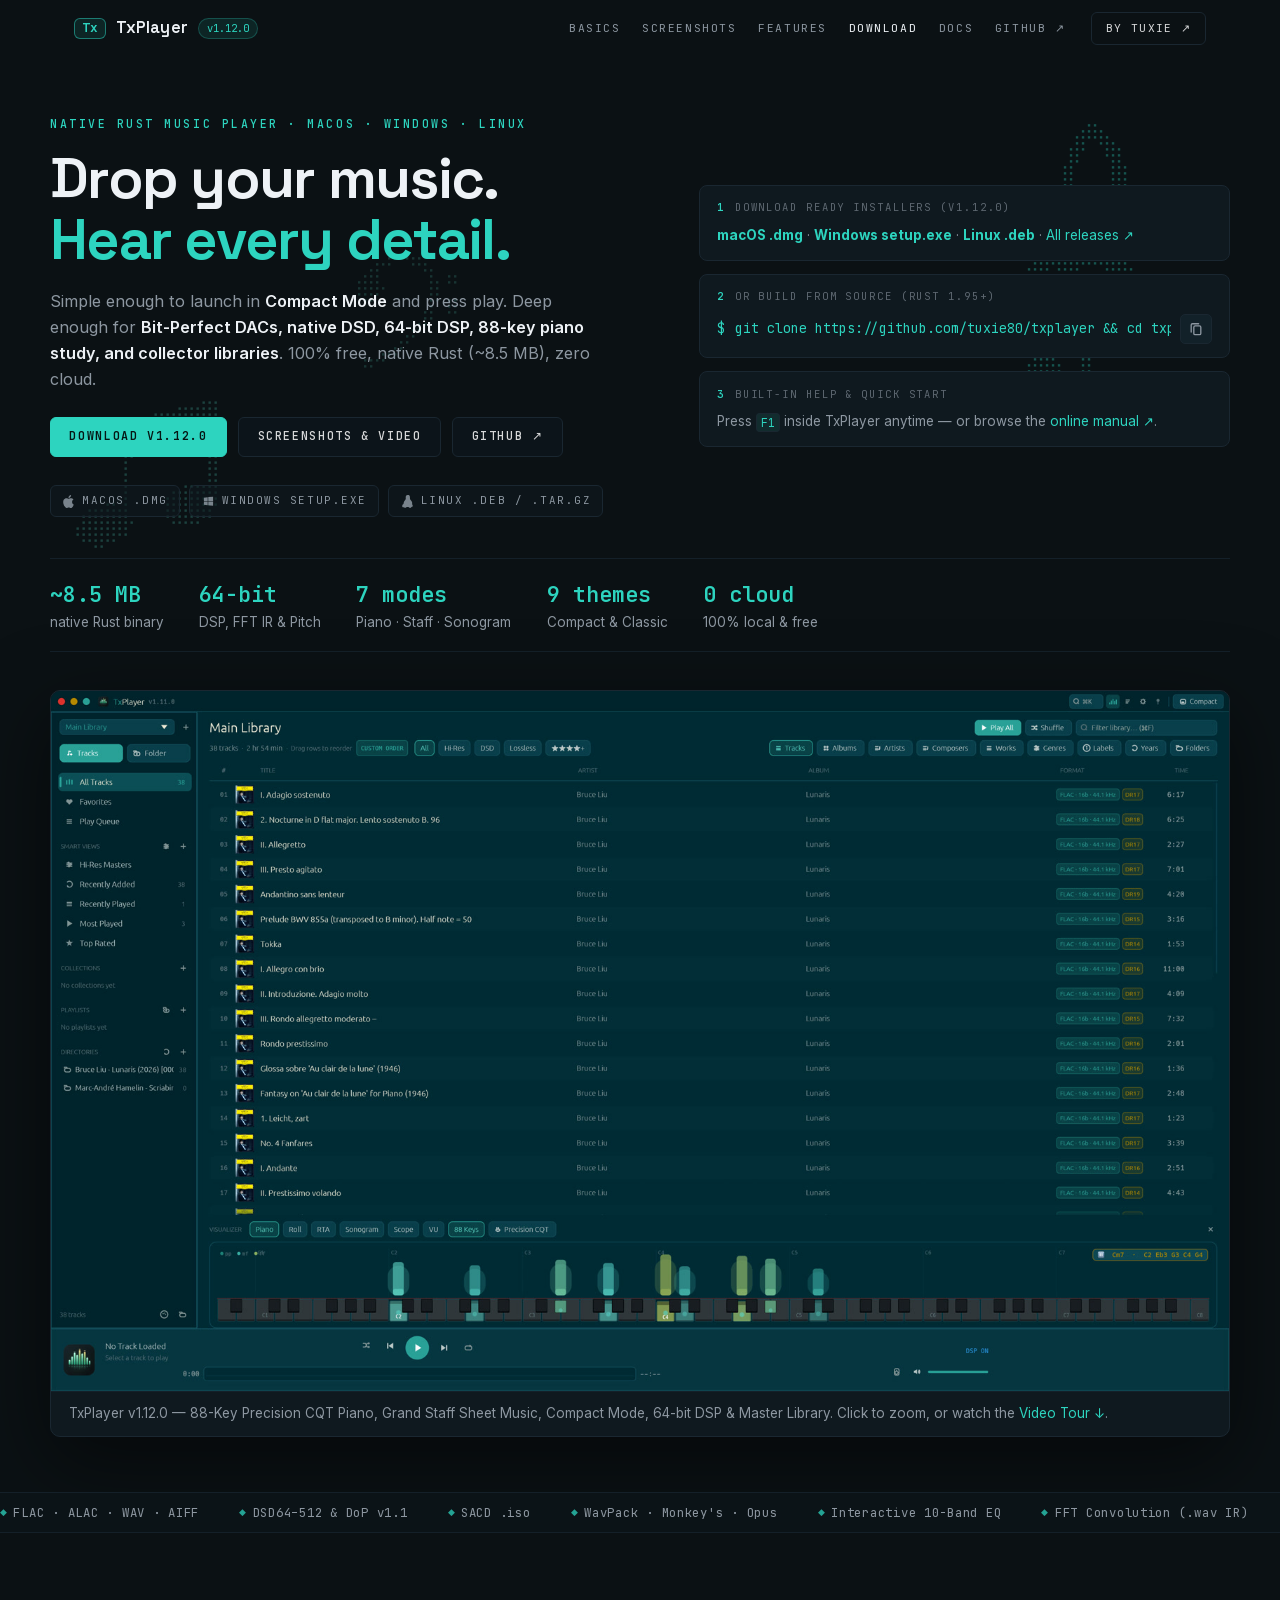
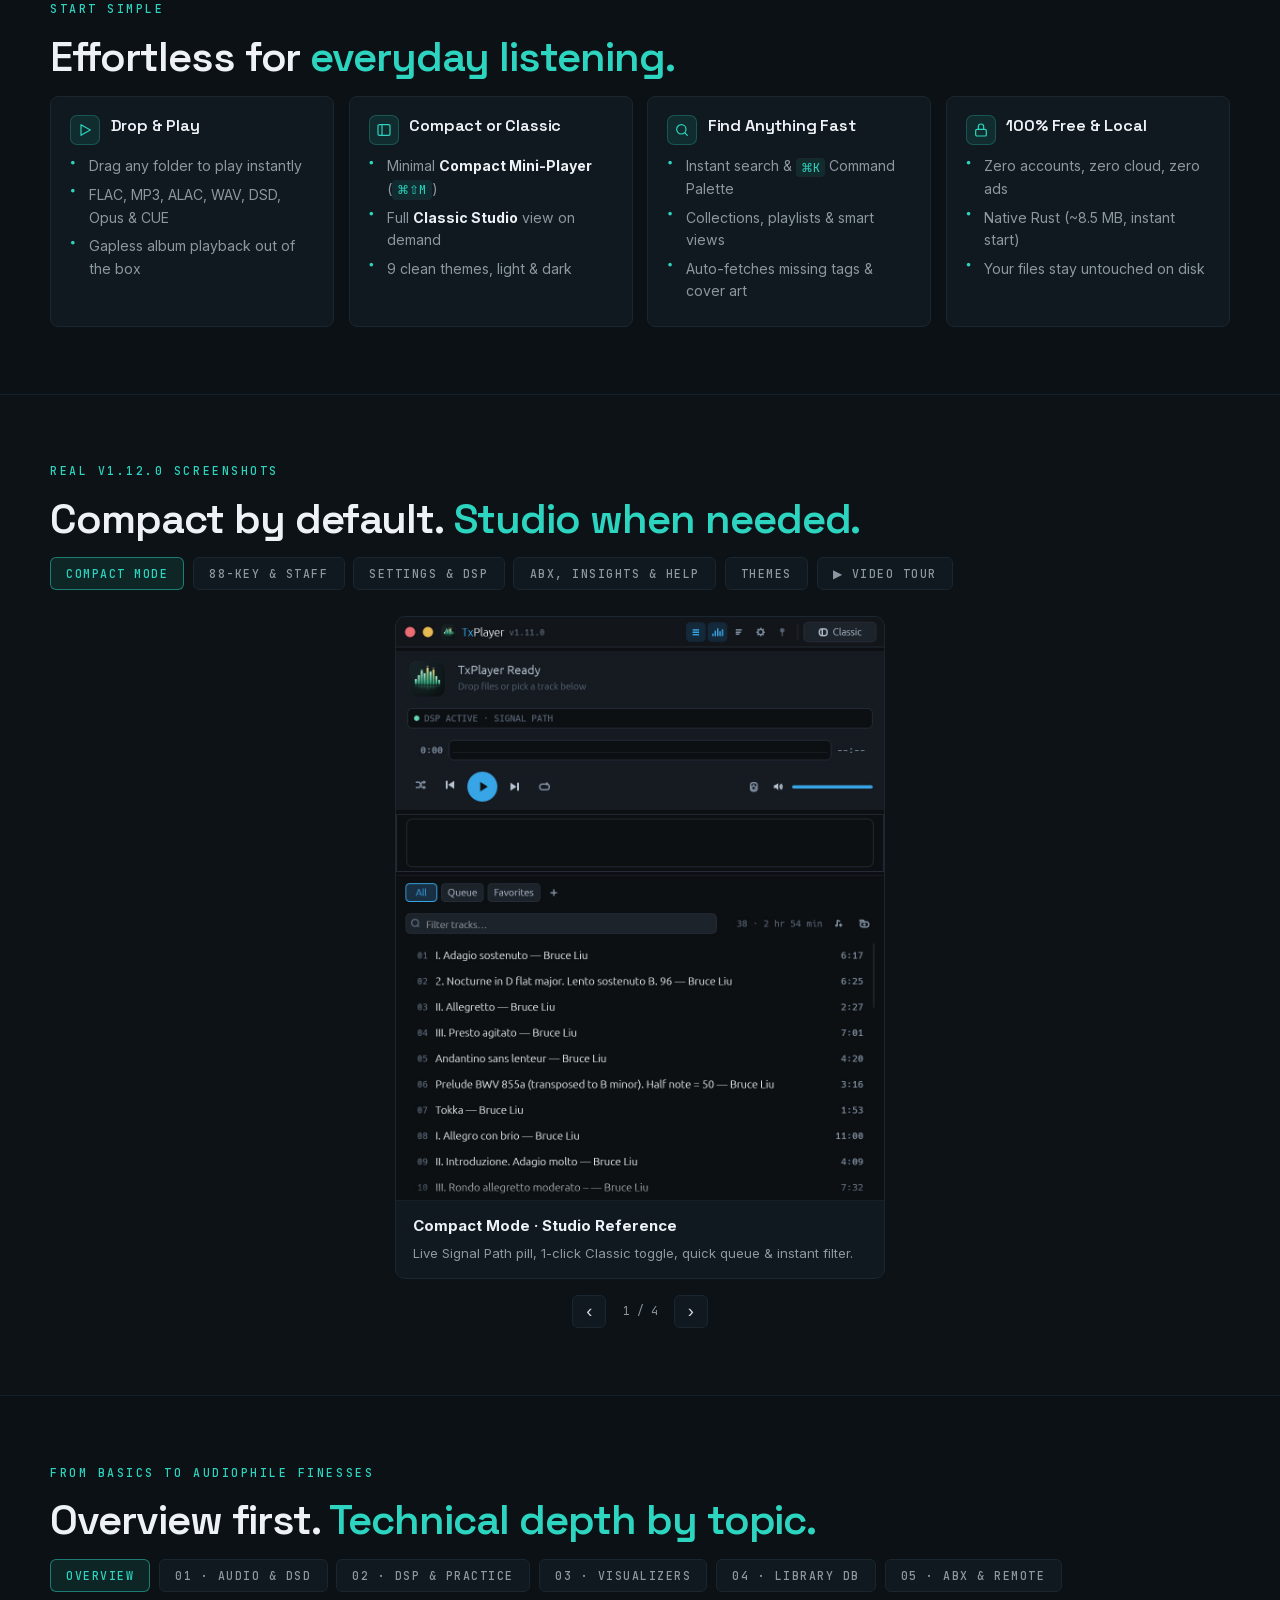
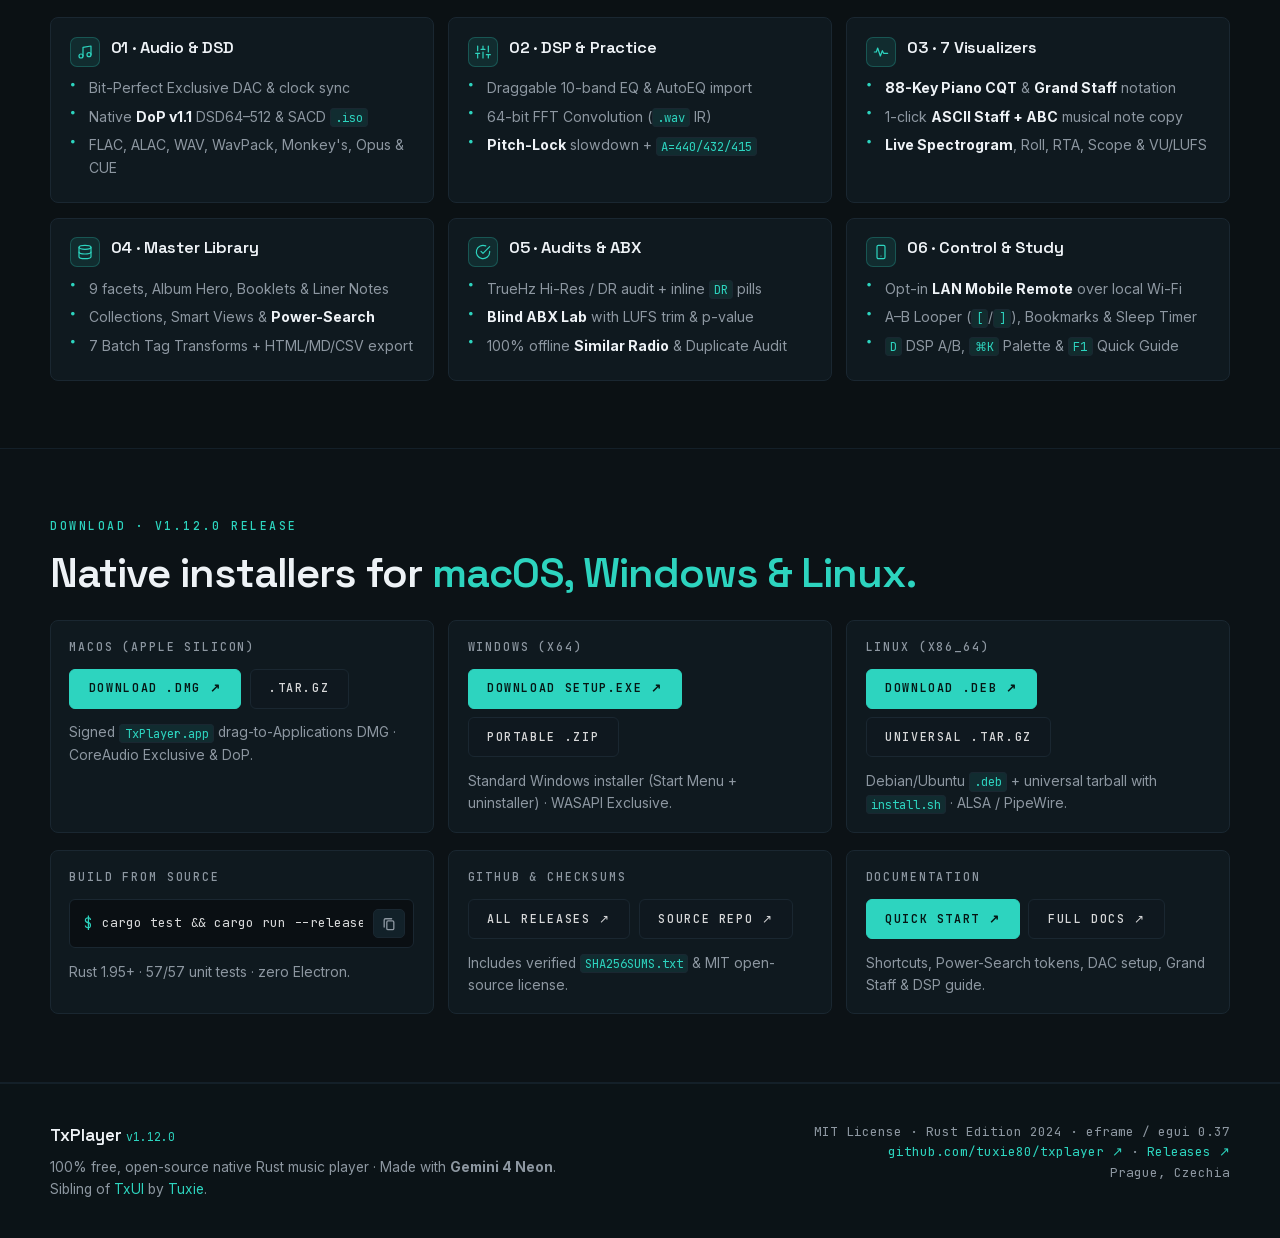
==== commit c42c8bfd: "web: add dedicated Video Tour tab in #screenshots and eliminate tab-switch flash/jump" ====
--- a/web/index.html
+++ b/web/index.html
@@ -9,7 +9,7 @@
 <link rel="preload" href="fonts/space-grotesk.woff2" as="font" type="font/woff2" crossorigin>
 <link rel="preload" href="fonts/inter.woff2" as="font" type="font/woff2" crossorigin>
 <link rel="preload" href="fonts/jetbrains-mono.woff2" as="font" type="font/woff2" crossorigin>
-<link rel="stylesheet" href="styles.css?v=3">
+<link rel="stylesheet" href="styles.css?v=4">
 </head>
 <body>
 
@@ -91,9 +91,9 @@
       <div><dt>0 cloud</dt><dd>100% local &amp; free</dd></div>
     </dl>
 
-    <figure class="hero-shot reveal" style="cursor:default">
-      <video src="img/txplayer-tour.mp4?v=3" poster="img/classic-piano-solarized.jpg" controls playsinline preload="metadata" muted loop aria-label="TxPlayer v1.12.0 visual tour"></video>
-      <figcaption>TxPlayer v1.12.0 in motion — Compact Mini-Player, 88-Key Piano, Grand Staff Sheet Music, Live Spectrogram, Interactive EQ, Blind ABX Lab, Insights &amp; Themes.</figcaption>
+    <figure class="hero-shot reveal" data-lightbox="img/classic-piano-solarized.jpg" tabindex="0">
+      <img src="img/classic-piano-solarized.jpg" width="1680" height="998" alt="TxPlayer v1.12.0 — 88-Key Precision CQT Piano Visualizer &amp; Inline DR Badges">
+      <figcaption>TxPlayer v1.12.0 — 88-Key Precision CQT Piano, Grand Staff Sheet Music, Compact Mode, 64-bit DSP &amp; Master Library. Click to zoom, or watch the <a href="#screenshots" id="jumpVideoTour">Video Tour ↓</a>.</figcaption>
     </figure>
   </div>
 </section>
@@ -169,28 +169,29 @@
     <div class="tabs reveal" id="shotTabs">
       <div class="tab-bar" role="tablist" aria-label="Screenshot categories">
         <button class="tab-btn" type="button" role="tab" id="sh-compact" aria-controls="shpane-compact" aria-selected="true">Compact Mode</button>
-        <button class="tab-btn" type="button" role="tab" id="sh-classic" aria-controls="shpane-classic" aria-selected="false" tabindex="-1">88-Key &amp; Visualizers</button>
+        <button class="tab-btn" type="button" role="tab" id="sh-classic" aria-controls="shpane-classic" aria-selected="false" tabindex="-1">88-Key &amp; Staff</button>
         <button class="tab-btn" type="button" role="tab" id="sh-settings" aria-controls="shpane-settings" aria-selected="false" tabindex="-1">Settings &amp; DSP</button>
         <button class="tab-btn" type="button" role="tab" id="sh-modals" aria-controls="shpane-modals" aria-selected="false" tabindex="-1">ABX, Insights &amp; Help</button>
         <button class="tab-btn" type="button" role="tab" id="sh-themes" aria-controls="shpane-themes" aria-selected="false" tabindex="-1">Themes</button>
+        <button class="tab-btn" type="button" role="tab" id="sh-video" aria-controls="shpane-video" aria-selected="false" tabindex="-1">▶ Video Tour</button>
       </div>
 
       <!-- COMPACT MODE (DEFAULT!) -->
       <div class="tab-pane shot-pane" role="tabpanel" id="shpane-compact" aria-labelledby="sh-compact">
         <figure class="shot-item compact-frame" data-lightbox="img/compact-studio-reference.jpg" tabindex="0">
-          <img src="img/compact-studio-reference.jpg" alt="TxPlayer Compact Mode — Studio Reference">
+          <img src="img/compact-studio-reference.jpg" width="1040" height="1244" alt="TxPlayer Compact Mode — Studio Reference">
           <figcaption><strong>Compact Mode · Studio Reference</strong><span>Live Signal Path pill, 1-click Classic toggle, quick queue &amp; instant filter.</span></figcaption>
         </figure>
         <figure class="shot-item compact-frame" data-lightbox="img/compact-solarized-dark.jpg" tabindex="0" hidden>
-          <img src="img/compact-solarized-dark.jpg" alt="TxPlayer Compact Mode — Solarized Dark" loading="lazy">
+          <img src="img/compact-solarized-dark.jpg" width="1040" height="1244" alt="TxPlayer Compact Mode — Solarized Dark">
           <figcaption><strong>Compact Mode · Solarized Dark</strong><span>Calm low-glare teal palette with remembered window size &amp; position.</span></figcaption>
         </figure>
         <figure class="shot-item compact-frame" data-lightbox="img/compact-tokyo-night.jpg" tabindex="0" hidden>
-          <img src="img/compact-tokyo-night.jpg" alt="TxPlayer Compact Mode — Tokyo Night" loading="lazy">
+          <img src="img/compact-tokyo-night.jpg" width="1040" height="1244" alt="TxPlayer Compact Mode — Tokyo Night">
           <figcaption><strong>Compact Mode · Tokyo Night</strong><span>Toggle Compact ↔ Classic anytime with ⌘⇧M / Ctrl+Shift+M.</span></figcaption>
         </figure>
         <figure class="shot-item compact-frame" data-lightbox="img/compact-solarized-light.jpg" tabindex="0" hidden>
-          <img src="img/compact-solarized-light.jpg" alt="TxPlayer Compact Mode — Solarized Light" loading="lazy">
+          <img src="img/compact-solarized-light.jpg" width="1040" height="1244" alt="TxPlayer Compact Mode — Solarized Light">
           <figcaption><strong>Compact Mode · Solarized Light</strong><span>Clean parchment light theme for bright desks.</span></figcaption>
         </figure>
         <div class="sv-controls">
@@ -203,19 +204,19 @@
       <!-- 88-KEY & VISUALIZERS (LATEST v1.12.0!) -->
       <div class="tab-pane shot-pane" role="tabpanel" id="shpane-classic" aria-labelledby="sh-classic" hidden>
         <figure class="shot-item" data-lightbox="img/classic-piano-solarized.jpg" tabindex="0">
-          <img src="img/classic-piano-solarized.jpg" alt="TxPlayer v1.12.0 — 88-Key Precision CQT Piano Visualizer" loading="lazy">
+          <img src="img/classic-piano-solarized.jpg" width="1680" height="998" alt="TxPlayer v1.12.0 — 88-Key Precision CQT Piano Visualizer">
           <figcaption><strong>88-Key Precision CQT Piano (v1.12.0)</strong><span>Dynamics-colored keybed, 10-voice harmonic cancellation, chord badge &amp; 1-click ASCII/ABC export.</span></figcaption>
         </figure>
         <figure class="shot-item" data-lightbox="img/classic-staff-solarized.jpg" tabindex="0" hidden>
-          <img src="img/classic-staff-solarized.jpg" alt="TxPlayer v1.12.0 — Live Grand Staff Sheet Music Visualizer" loading="lazy">
+          <img src="img/classic-staff-solarized.jpg" width="1800" height="1069" alt="TxPlayer v1.12.0 — Live Grand Staff Sheet Music Visualizer">
           <figcaption><strong>Grand Staff Sheet Music (New in v1.12.0)</strong><span>Live Treble &amp; Bass clefs, noteheads, stems, accidentals, ledger lines &amp; 1-click ASCII / ABC copy.</span></figcaption>
         </figure>
         <figure class="shot-item" data-lightbox="img/classic-spectrogram-studio.jpg" tabindex="0" hidden>
-          <img src="img/classic-spectrogram-studio.jpg" alt="TxPlayer v1.12.0 — Live Acoustic Spectrogram" loading="lazy">
+          <img src="img/classic-spectrogram-studio.jpg" width="1680" height="998" alt="TxPlayer v1.12.0 — Live Acoustic Spectrogram">
           <figcaption><strong>Live Acoustic Spectrogram (Sonogram)</strong><span>2D time-frequency waterfall (27.5 Hz – 18 kHz) with PEAK Hz readout &amp; 9 library facets.</span></figcaption>
         </figure>
         <figure class="shot-item" data-lightbox="img/classic-roll-solarized.jpg" tabindex="0" hidden>
-          <img src="img/classic-roll-solarized.jpg" alt="TxPlayer v1.12.0 — 88-Key Concert Piano Roll" loading="lazy">
+          <img src="img/classic-roll-solarized.jpg" width="1680" height="998" alt="TxPlayer v1.12.0 — 88-Key Concert Piano Roll">
           <figcaption><strong>88-Key Concert Piano Roll</strong><span>Scrolling note waterfall — freezes on Pause for harmonic study.</span></figcaption>
         </figure>
         <div class="sv-controls">
@@ -228,15 +229,15 @@
       <!-- SETTINGS & DSP -->
       <div class="tab-pane shot-pane" role="tabpanel" id="shpane-settings" aria-labelledby="sh-settings" hidden>
         <figure class="shot-item" data-lightbox="img/settings-dsp-interactive.jpg" tabindex="0">
-          <img src="img/settings-dsp-interactive.jpg" alt="TxPlayer Settings — Interactive EQ Canvas &amp; DSP" loading="lazy">
+          <img src="img/settings-dsp-interactive.jpg" width="1680" height="998" alt="TxPlayer Settings — Interactive EQ Canvas &amp; DSP">
           <figcaption><strong>Settings → Audio &amp; DSP</strong><span>Draggable 10-band EQ nodes, AutoEQ PEQ, FFT Convolution IR, Pitch-Lock &amp; per-device profiles.</span></figcaption>
         </figure>
         <figure class="shot-item" data-lightbox="img/settings-plugins-remote.jpg" tabindex="0" hidden>
-          <img src="img/settings-plugins-remote.jpg" alt="TxPlayer Settings — Modules &amp; LAN Remote" loading="lazy">
+          <img src="img/settings-plugins-remote.jpg" width="1680" height="998" alt="TxPlayer Settings — Modules &amp; LAN Remote">
           <figcaption><strong>Settings → Modules &amp; LAN Mobile Remote</strong><span>Visualizer engines, live ms/frame telemetry, tool health &amp; local Wi-Fi Remote.</span></figcaption>
         </figure>
         <figure class="shot-item" data-lightbox="img/settings-appearance-themes.jpg" tabindex="0" hidden>
-          <img src="img/settings-appearance-themes.jpg" alt="TxPlayer Settings — Appearance &amp; Themes" loading="lazy">
+          <img src="img/settings-appearance-themes.jpg" width="1680" height="998" alt="TxPlayer Settings — Appearance &amp; Themes">
           <figcaption><strong>Settings → Appearance</strong><span>9 studio themes, 3 waveform scrubber styles &amp; row density controls.</span></figcaption>
         </figure>
         <div class="sv-controls">
@@ -249,15 +250,15 @@
       <!-- ABX, INSIGHTS & F1 HELP -->
       <div class="tab-pane shot-pane" role="tabpanel" id="shpane-modals" aria-labelledby="sh-modals" hidden>
         <figure class="shot-item" data-lightbox="img/modal-abx-lab.jpg" tabindex="0">
-          <img src="img/modal-abx-lab.jpg" alt="TxPlayer Loudness-Matched Blind ABX Lab" loading="lazy">
+          <img src="img/modal-abx-lab.jpg" width="1680" height="998" alt="TxPlayer Loudness-Matched Blind ABX Lab">
           <figcaption><strong>Blind ABX Comparison Lab</strong><span>Auto EBU R128 loudness trim (0.1 dB) + seamless blind X trials &amp; exact binomial p-value.</span></figcaption>
         </figure>
         <figure class="shot-item" data-lightbox="img/modal-insights.jpg" tabindex="0" hidden>
-          <img src="img/modal-insights.jpg" alt="TxPlayer Library Insights &amp; Catalog Exports" loading="lazy">
+          <img src="img/modal-insights.jpg" width="1680" height="998" alt="TxPlayer Library Insights &amp; Catalog Exports">
           <figcaption><strong>Library Insights &amp; Exports</strong><span>Clickable Codec, Decade, DR &amp; Composer charts + HTML, Markdown &amp; CSV dossiers.</span></figcaption>
         </figure>
         <figure class="shot-item" data-lightbox="img/modal-quick-help.jpg" tabindex="0" hidden>
-          <img src="img/modal-quick-help.jpg" alt="TxPlayer Built-In F1 Quick Guide" loading="lazy">
+          <img src="img/modal-quick-help.jpg" width="1680" height="998" alt="TxPlayer Built-In F1 Quick Guide">
           <figcaption><strong>Built-In F1 Quick Guide</strong><span>First steps, shortcuts, Power-Search tokens &amp; DSP reference inside the app.</span></figcaption>
         </figure>
         <div class="sv-controls">
@@ -270,15 +271,15 @@
       <!-- THEMES -->
       <div class="tab-pane shot-pane" role="tabpanel" id="shpane-themes" aria-labelledby="sh-themes" hidden>
         <figure class="shot-item" data-lightbox="img/theme-nord.jpg" tabindex="0">
-          <img src="img/theme-nord.jpg" alt="TxPlayer — Nord Theme" loading="lazy">
+          <img src="img/theme-nord.jpg" width="1680" height="998" alt="TxPlayer — Nord Theme">
           <figcaption><strong>Nord</strong><span>Arctic polar night &amp; frost across chrome, library &amp; 88-key stage.</span></figcaption>
         </figure>
         <figure class="shot-item" data-lightbox="img/theme-catppuccin.jpg" tabindex="0" hidden>
-          <img src="img/theme-catppuccin.jpg" alt="TxPlayer — Catppuccin Mocha Theme" loading="lazy">
+          <img src="img/theme-catppuccin.jpg" width="1680" height="998" alt="TxPlayer — Catppuccin Mocha Theme">
           <figcaption><strong>Catppuccin Mocha</strong><span>Warm espresso paired with Live Acoustic Spectrogram.</span></figcaption>
         </figure>
         <figure class="shot-item" data-lightbox="img/theme-solarized-light.jpg" tabindex="0" hidden>
-          <img src="img/theme-solarized-light.jpg" alt="TxPlayer — Solarized Light Theme" loading="lazy">
+          <img src="img/theme-solarized-light.jpg" width="1680" height="998" alt="TxPlayer — Solarized Light Theme">
           <figcaption><strong>Solarized Light</strong><span>High-legibility daytime parchment palette.</span></figcaption>
         </figure>
         <div class="sv-controls">
@@ -286,6 +287,14 @@
           <span class="sv-count" aria-live="polite">1 / 3</span>
           <button class="sv-next" type="button" aria-label="Next">›</button>
         </div>
+      </div>
+
+      <!-- VIDEO TOUR -->
+      <div class="tab-pane shot-pane" role="tabpanel" id="shpane-video" aria-labelledby="sh-video" hidden>
+        <figure class="shot-item shot-video">
+          <video id="tourVideo" src="img/txplayer-tour.mp4?v=3" poster="img/classic-piano-solarized.jpg" controls playsinline preload="metadata" muted loop aria-label="TxPlayer v1.12.0 visual tour"></video>
+          <figcaption><strong>TxPlayer v1.12.0 · 1080p Visual Tour</strong><span>24-second walkthrough: 88-Key Piano, Grand Staff Sheet Music, Compact Mode, Spectrogram, Interactive EQ, Blind ABX Lab, Insights &amp; Themes.</span></figcaption>
+        </figure>
       </div>
     </div>
   </div>
@@ -565,6 +574,6 @@
   <button class="lb-next" id="lbNext" aria-label="Next">›</button>
 </div>
 
-<script src="app.js?v=4"></script>
+<script src="app.js?v=5"></script>
 </body>
 </html>
--- a/web/styles.css
+++ b/web/styles.css
@@ -641,6 +641,7 @@
 @keyframes blink { 50% { opacity: 0; } }
 
 /* ---------- screenshot viewer ---------- */
+.shot-pane { min-height: 610px; }
 .shot-item {
   max-width: 900px;
   margin: 0 auto;
@@ -651,13 +652,15 @@
   cursor: zoom-in;
   transition: border-color 0.2s ease, box-shadow 0.2s ease;
 }
+.shot-item.shot-video { cursor: default; }
+.shot-item video { display: block; width: 100%; height: auto; aspect-ratio: 16 / 9; background: #071014; }
 .shot-item[hidden] { display: none; }
 .shot-item:hover, .shot-item:focus-visible {
   border-color: var(--accent-50);
   box-shadow: 0 14px 40px rgba(0, 0, 0, 0.45);
   outline: none;
 }
-.shot-item img { display: block; width: 100%; height: auto; }
+.shot-item img { display: block; width: 100%; height: auto; background: #071014; }
 .shot-item figcaption { padding: 0.8rem 1.05rem; border-top: 1px solid var(--line-soft); }
 .shot-item figcaption strong { display: block; font-size: 0.94rem; margin-bottom: 0.12rem; color: var(--text-hi); }
 .shot-item figcaption span { font-size: 0.82rem; color: var(--muted); }
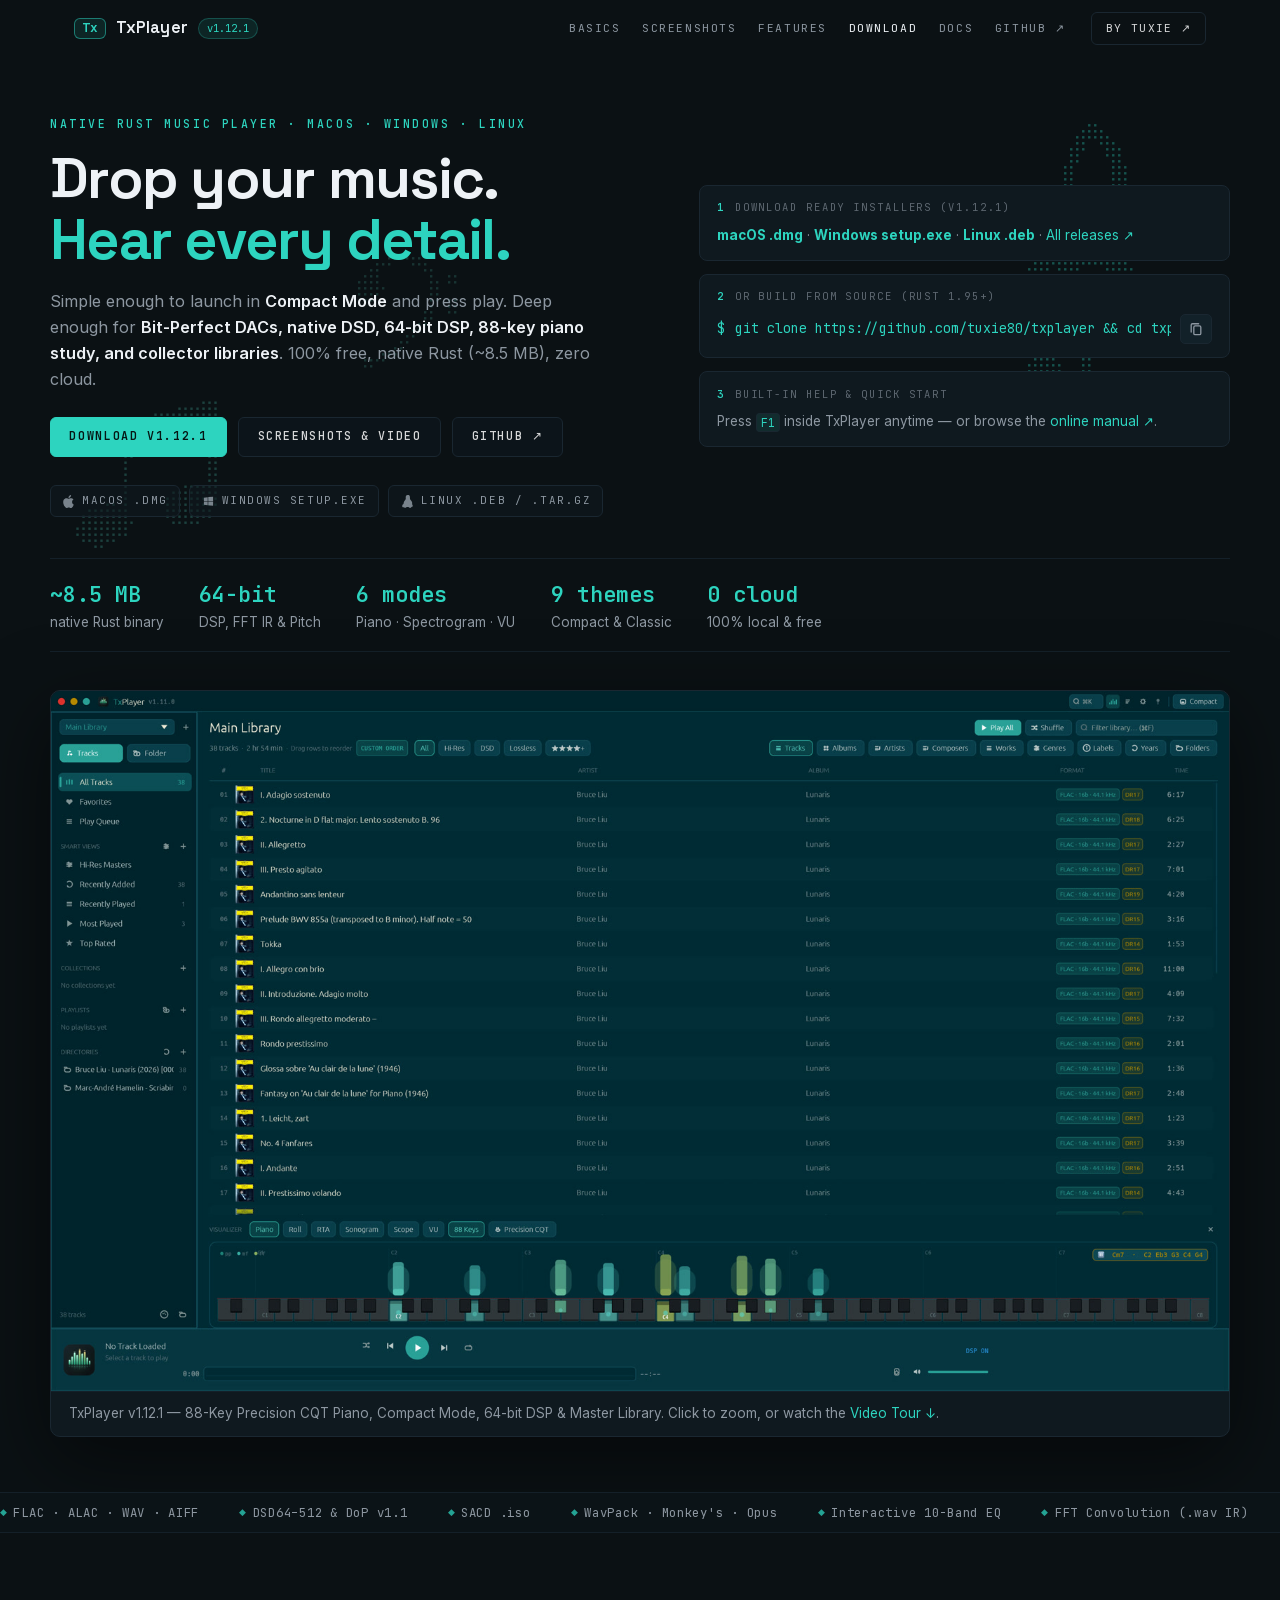
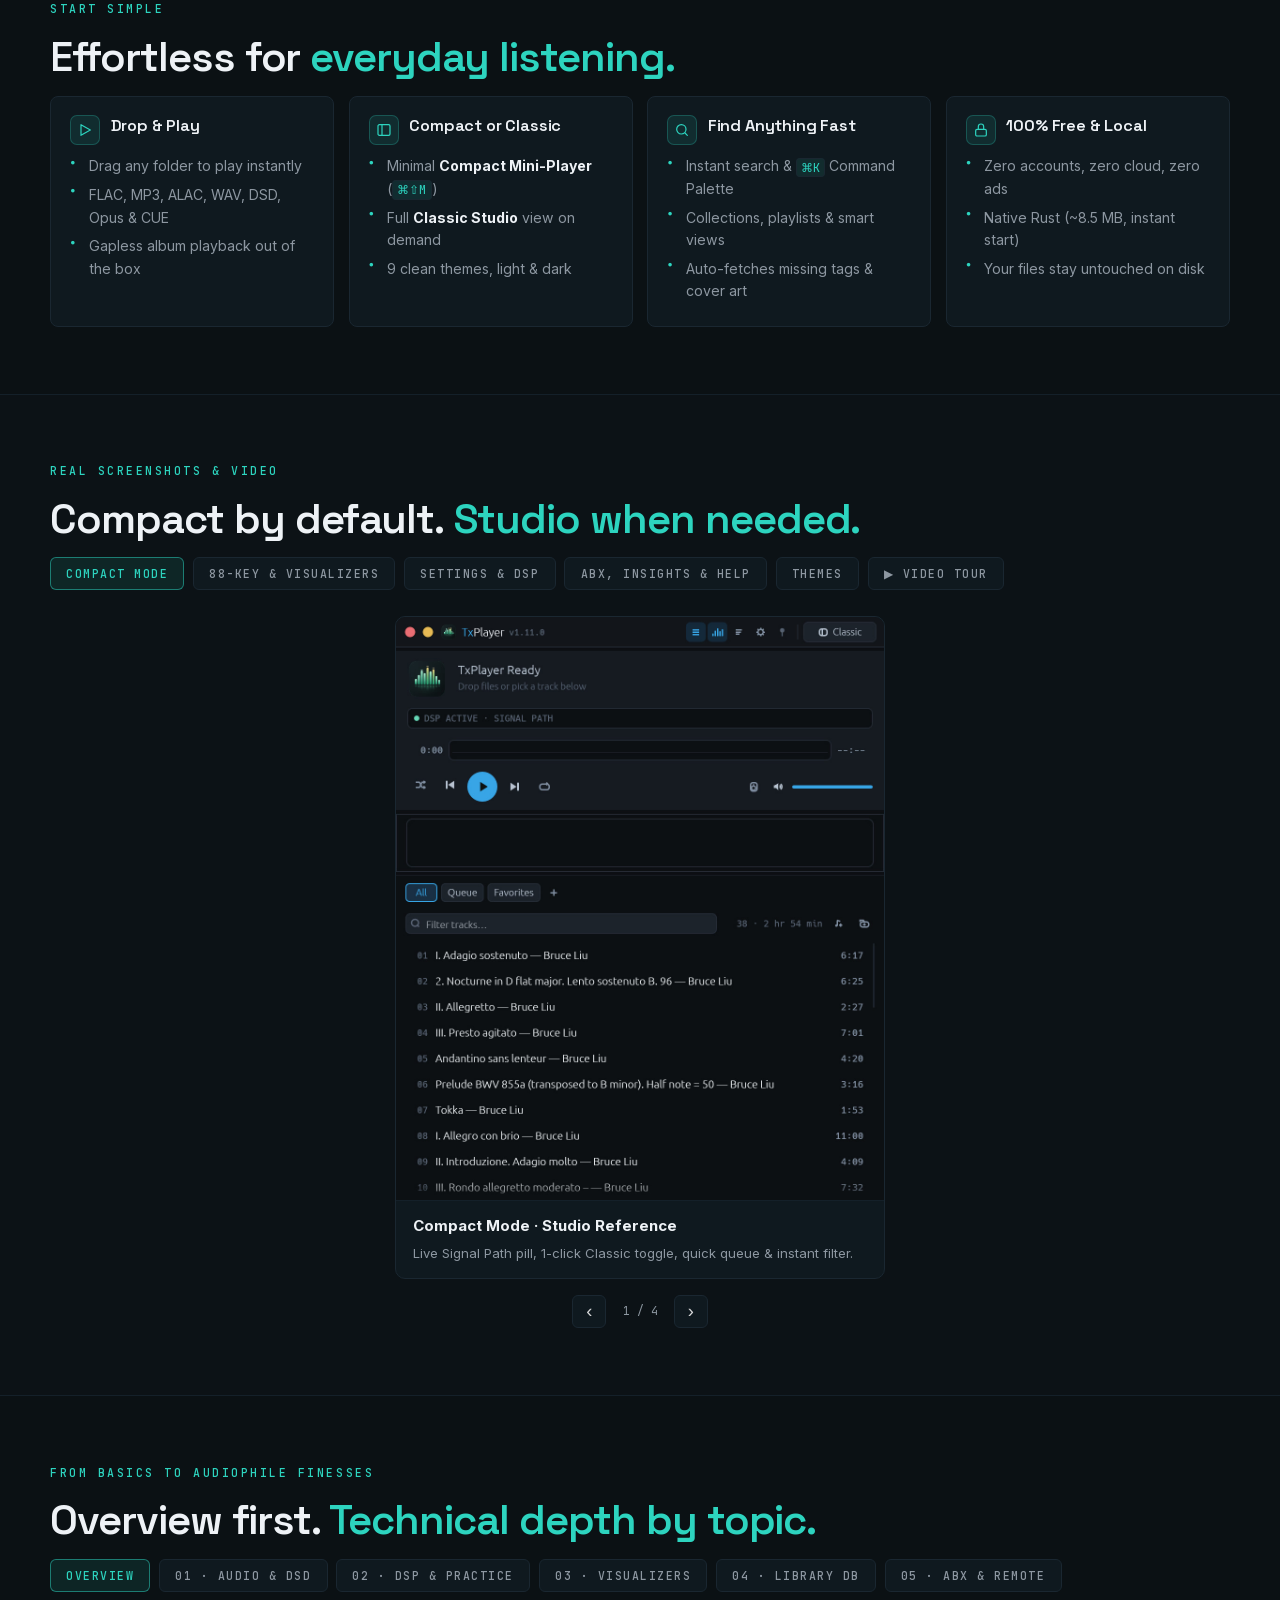
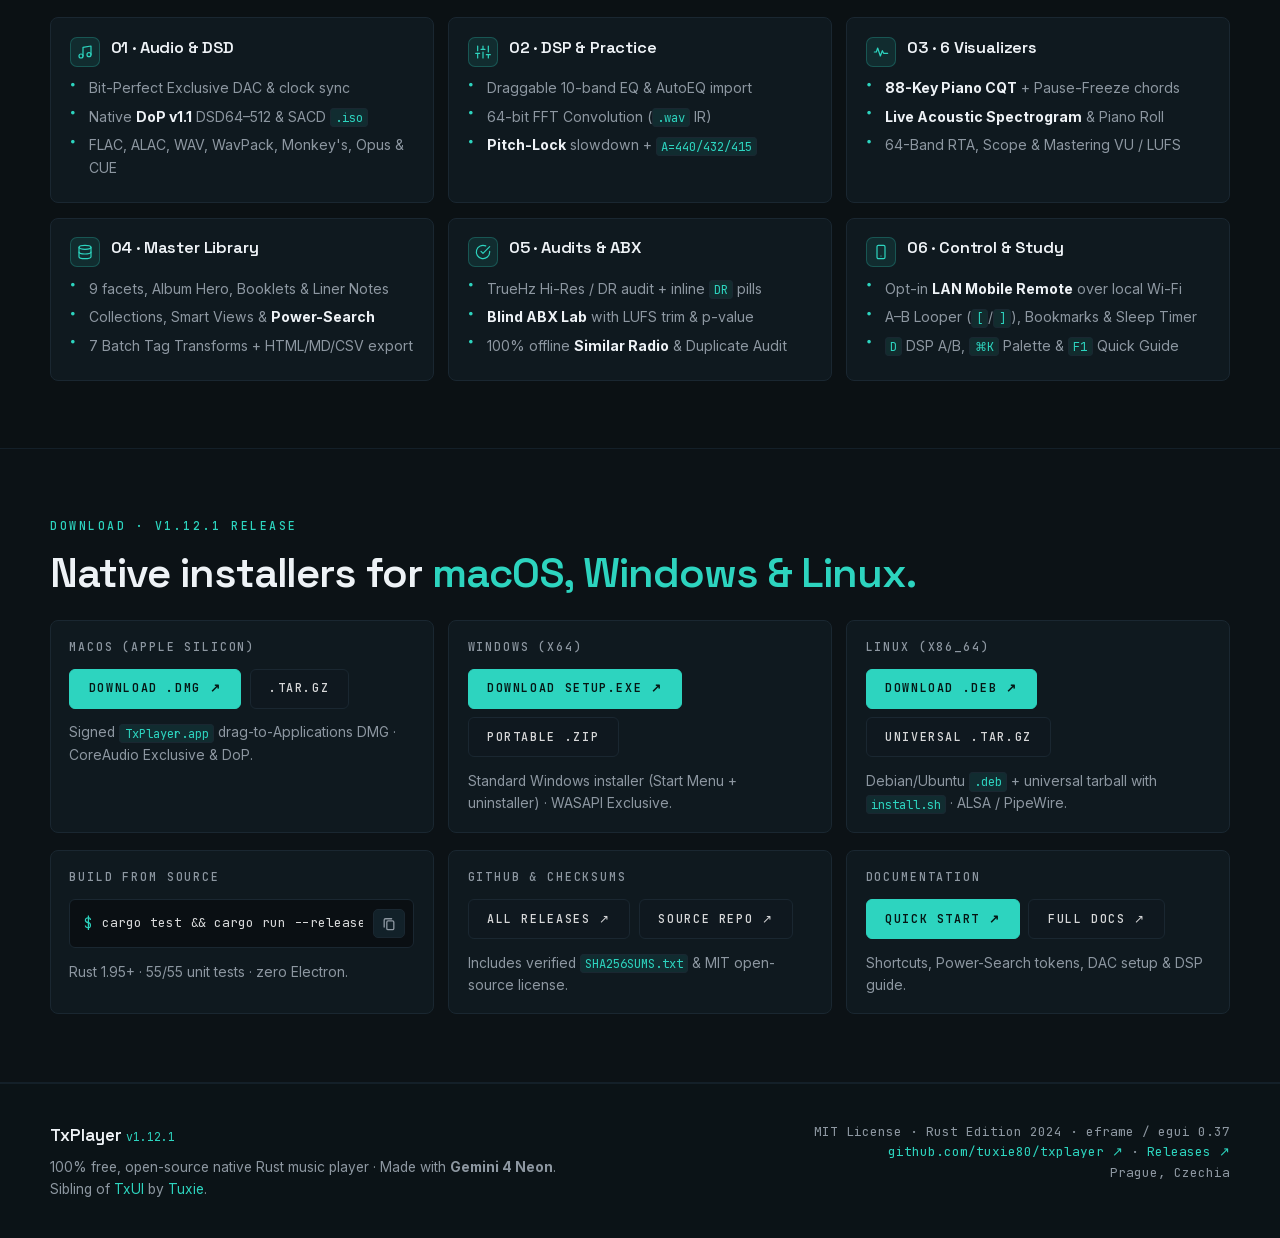
==== commit 2954f0ca: "revert(v1.12.1): remove unintended Staff visualizer & ASCII/ABC button from app and docs" ====
--- a/web/index.html
+++ b/web/index.html
@@ -5,7 +5,7 @@
 <meta name="viewport" content="width=device-width, initial-scale=1.0">
 <title>TxPlayer — Fast Native Rust Music Player &amp; Master Library</title>
 <link rel="icon" type="image/png" href="favicon.png">
-<meta name="description" content="TxPlayer v1.12.0 — fast, 100% free native Rust music player for macOS, Windows, and Linux. Compact or Classic, 88-key Piano &amp; Grand Staff Sheet Music visualizer, Bit-Perfect DAC &amp; DoP v1.1, 64-bit DSP, Blind ABX Lab, and offline master library.">
+<meta name="description" content="TxPlayer v1.12.1 — fast, 100% free native Rust music player for macOS, Windows, and Linux. Compact or Classic, 88-key piano visualizer, Bit-Perfect DAC &amp; DoP v1.1, 64-bit DSP, Blind ABX Lab, and offline master library.">
 <link rel="preload" href="fonts/space-grotesk.woff2" as="font" type="font/woff2" crossorigin>
 <link rel="preload" href="fonts/inter.woff2" as="font" type="font/woff2" crossorigin>
 <link rel="preload" href="fonts/jetbrains-mono.woff2" as="font" type="font/woff2" crossorigin>
@@ -20,7 +20,7 @@
     <a class="brand" href="#top">
       <span class="brand-mark">Tx</span>
       <span class="brand-name">TxPlayer</span>
-      <span class="brand-ver">v1.12.0</span>
+      <span class="brand-ver">v1.12.1</span>
     </a>
     <nav class="nav-links" id="navLinks">
       <a href="#basics">Basics</a>
@@ -47,7 +47,7 @@
           100% free, native Rust (~8.5&nbsp;MB), zero cloud.
         </p>
         <div class="hero-actions reveal">
-          <a class="btn btn-primary" href="#install">Download v1.12.0</a>
+          <a class="btn btn-primary" href="#install">Download v1.12.1</a>
           <a class="btn btn-ghost" href="#screenshots">Screenshots &amp; Video</a>
           <a class="btn btn-ghost" href="https://github.com/tuxie80/txplayer" target="_blank" rel="noopener">GitHub ↗</a>
         </div>
@@ -60,11 +60,11 @@
 
       <div class="steps reveal">
         <div class="step-card">
-          <p class="step-label"><b>1</b> Download Ready Installers (v1.12.0)</p>
+          <p class="step-label"><b>1</b> Download Ready Installers (v1.12.1)</p>
           <p class="step-note" style="margin-top:0">
-            <a href="https://github.com/tuxie80/txplayer/releases/download/v1.12.0/TxPlayer-v1.12.0-macos-arm64.dmg" target="_blank" rel="noopener"><strong>macOS .dmg</strong></a> ·
-            <a href="https://github.com/tuxie80/txplayer/releases/download/v1.12.0/TxPlayer-v1.12.0-windows-x86_64-setup.exe" target="_blank" rel="noopener"><strong>Windows setup.exe</strong></a> ·
-            <a href="https://github.com/tuxie80/txplayer/releases/download/v1.12.0/txplayer_1.12.0_amd64.deb" target="_blank" rel="noopener"><strong>Linux .deb</strong></a> ·
+            <a href="https://github.com/tuxie80/txplayer/releases/download/v1.12.1/TxPlayer-v1.12.1-macos-arm64.dmg" target="_blank" rel="noopener"><strong>macOS .dmg</strong></a> ·
+            <a href="https://github.com/tuxie80/txplayer/releases/download/v1.12.1/TxPlayer-v1.12.1-windows-x86_64-setup.exe" target="_blank" rel="noopener"><strong>Windows setup.exe</strong></a> ·
+            <a href="https://github.com/tuxie80/txplayer/releases/download/v1.12.1/txplayer_1.12.1_amd64.deb" target="_blank" rel="noopener"><strong>Linux .deb</strong></a> ·
             <a href="https://github.com/tuxie80/txplayer/releases/latest" target="_blank" rel="noopener">All releases ↗</a>
           </p>
         </div>
@@ -86,14 +86,14 @@
     <dl class="hero-stats reveal">
       <div><dt>~8.5 MB</dt><dd>native Rust binary</dd></div>
       <div><dt>64-bit</dt><dd>DSP, FFT IR &amp; Pitch</dd></div>
-      <div><dt>7 modes</dt><dd>Piano · Staff · Sonogram</dd></div>
+      <div><dt>6 modes</dt><dd>Piano · Spectrogram · VU</dd></div>
       <div><dt>9 themes</dt><dd>Compact &amp; Classic</dd></div>
       <div><dt>0 cloud</dt><dd>100% local &amp; free</dd></div>
     </dl>
 
     <figure class="hero-shot reveal" data-lightbox="img/classic-piano-solarized.jpg" tabindex="0">
-      <img src="img/classic-piano-solarized.jpg" width="1680" height="998" alt="TxPlayer v1.12.0 — 88-Key Precision CQT Piano Visualizer &amp; Inline DR Badges">
-      <figcaption>TxPlayer v1.12.0 — 88-Key Precision CQT Piano, Grand Staff Sheet Music, Compact Mode, 64-bit DSP &amp; Master Library. Click to zoom, or watch the <a href="#screenshots" id="jumpVideoTour">Video Tour ↓</a>.</figcaption>
+      <img src="img/classic-piano-solarized.jpg" width="1680" height="998" alt="TxPlayer — 88-Key Precision CQT Piano Visualizer &amp; Inline DR Badges">
+      <figcaption>TxPlayer v1.12.1 — 88-Key Precision CQT Piano, Compact Mode, 64-bit DSP &amp; Master Library. Click to zoom, or watch the <a href="#screenshots" id="jumpVideoTour">Video Tour ↓</a>.</figcaption>
     </figure>
   </div>
 </section>
@@ -163,13 +163,13 @@
 <!-- ================= SCREENSHOTS (COMPACT BY DEFAULT!) ================= -->
 <section class="section section-alt" id="screenshots">
   <div class="section-inner">
-    <p class="kicker reveal">Real v1.12.0 screenshots</p>
+    <p class="kicker reveal">Real screenshots &amp; video</p>
     <h2 class="reveal">Compact by default. <span class="acc">Studio when needed.</span></h2>
 
     <div class="tabs reveal" id="shotTabs">
       <div class="tab-bar" role="tablist" aria-label="Screenshot categories">
         <button class="tab-btn" type="button" role="tab" id="sh-compact" aria-controls="shpane-compact" aria-selected="true">Compact Mode</button>
-        <button class="tab-btn" type="button" role="tab" id="sh-classic" aria-controls="shpane-classic" aria-selected="false" tabindex="-1">88-Key &amp; Staff</button>
+        <button class="tab-btn" type="button" role="tab" id="sh-classic" aria-controls="shpane-classic" aria-selected="false" tabindex="-1">88-Key &amp; Visualizers</button>
         <button class="tab-btn" type="button" role="tab" id="sh-settings" aria-controls="shpane-settings" aria-selected="false" tabindex="-1">Settings &amp; DSP</button>
         <button class="tab-btn" type="button" role="tab" id="sh-modals" aria-controls="shpane-modals" aria-selected="false" tabindex="-1">ABX, Insights &amp; Help</button>
         <button class="tab-btn" type="button" role="tab" id="sh-themes" aria-controls="shpane-themes" aria-selected="false" tabindex="-1">Themes</button>
@@ -201,27 +201,23 @@
         </div>
       </div>
 
-      <!-- 88-KEY & VISUALIZERS (LATEST v1.12.0!) -->
+      <!-- 88-KEY & VISUALIZERS -->
       <div class="tab-pane shot-pane" role="tabpanel" id="shpane-classic" aria-labelledby="sh-classic" hidden>
         <figure class="shot-item" data-lightbox="img/classic-piano-solarized.jpg" tabindex="0">
-          <img src="img/classic-piano-solarized.jpg" width="1680" height="998" alt="TxPlayer v1.12.0 — 88-Key Precision CQT Piano Visualizer">
-          <figcaption><strong>88-Key Precision CQT Piano (v1.12.0)</strong><span>Dynamics-colored keybed, 10-voice harmonic cancellation, chord badge &amp; 1-click ASCII/ABC export.</span></figcaption>
-        </figure>
-        <figure class="shot-item" data-lightbox="img/classic-staff-solarized.jpg" tabindex="0" hidden>
-          <img src="img/classic-staff-solarized.jpg" width="1800" height="1069" alt="TxPlayer v1.12.0 — Live Grand Staff Sheet Music Visualizer">
-          <figcaption><strong>Grand Staff Sheet Music (New in v1.12.0)</strong><span>Live Treble &amp; Bass clefs, noteheads, stems, accidentals, ledger lines &amp; 1-click ASCII / ABC copy.</span></figcaption>
+          <img src="img/classic-piano-solarized.jpg" width="1680" height="998" alt="TxPlayer — 88-Key Precision CQT Piano Visualizer">
+          <figcaption><strong>88-Key Precision CQT Piano</strong><span>Dynamics-colored keybed, 10-voice harmonic cancellation, chord badge &amp; inline DR pills.</span></figcaption>
         </figure>
         <figure class="shot-item" data-lightbox="img/classic-spectrogram-studio.jpg" tabindex="0" hidden>
-          <img src="img/classic-spectrogram-studio.jpg" width="1680" height="998" alt="TxPlayer v1.12.0 — Live Acoustic Spectrogram">
+          <img src="img/classic-spectrogram-studio.jpg" width="1680" height="998" alt="TxPlayer — Live Acoustic Spectrogram">
           <figcaption><strong>Live Acoustic Spectrogram (Sonogram)</strong><span>2D time-frequency waterfall (27.5 Hz – 18 kHz) with PEAK Hz readout &amp; 9 library facets.</span></figcaption>
         </figure>
         <figure class="shot-item" data-lightbox="img/classic-roll-solarized.jpg" tabindex="0" hidden>
-          <img src="img/classic-roll-solarized.jpg" width="1680" height="998" alt="TxPlayer v1.12.0 — 88-Key Concert Piano Roll">
+          <img src="img/classic-roll-solarized.jpg" width="1680" height="998" alt="TxPlayer — 88-Key Concert Piano Roll">
           <figcaption><strong>88-Key Concert Piano Roll</strong><span>Scrolling note waterfall — freezes on Pause for harmonic study.</span></figcaption>
         </figure>
         <div class="sv-controls">
           <button class="sv-prev" type="button" aria-label="Previous">‹</button>
-          <span class="sv-count" aria-live="polite">1 / 4</span>
+          <span class="sv-count" aria-live="polite">1 / 3</span>
           <button class="sv-next" type="button" aria-label="Next">›</button>
         </div>
       </div>
@@ -292,8 +288,8 @@
       <!-- VIDEO TOUR -->
       <div class="tab-pane shot-pane" role="tabpanel" id="shpane-video" aria-labelledby="sh-video" hidden>
         <figure class="shot-item shot-video">
-          <video id="tourVideo" src="img/txplayer-tour.mp4?v=3" poster="img/classic-piano-solarized.jpg" controls playsinline preload="metadata" muted loop aria-label="TxPlayer v1.12.0 visual tour"></video>
-          <figcaption><strong>TxPlayer v1.12.0 · 1080p Visual Tour</strong><span>24-second walkthrough: 88-Key Piano, Grand Staff Sheet Music, Compact Mode, Spectrogram, Interactive EQ, Blind ABX Lab, Insights &amp; Themes.</span></figcaption>
+          <video id="tourVideo" src="img/txplayer-tour.mp4?v=4" poster="img/classic-piano-solarized.jpg" controls playsinline preload="metadata" muted loop aria-label="TxPlayer visual tour"></video>
+          <figcaption><strong>TxPlayer · 1080p Visual Tour</strong><span>22-second walkthrough: 88-Key Piano, Compact Mode, Live Spectrogram, Interactive EQ, Blind ABX Lab, Insights &amp; Themes.</span></figcaption>
         </figure>
       </div>
     </div>
@@ -336,11 +332,11 @@
             </ul>
           </article>
           <article class="card overview-card">
-            <div class="card-head"><span class="ico-box"><svg viewBox="0 0 24 24"><path d="M2 12h3l2-6 4 12 3-8 2 4h6"/></svg></span><h3>03 · 7 Visualizers</h3></div>
-            <ul class="dots">
-              <li><strong>88-Key Piano CQT</strong> &amp; <strong>Grand Staff</strong> notation</li>
-              <li>1-click <strong>ASCII Staff + ABC</strong> musical note copy</li>
-              <li><strong>Live Spectrogram</strong>, Roll, RTA, Scope &amp; VU/LUFS</li>
+            <div class="card-head"><span class="ico-box"><svg viewBox="0 0 24 24"><path d="M2 12h3l2-6 4 12 3-8 2 4h6"/></svg></span><h3>03 · 6 Visualizers</h3></div>
+            <ul class="dots">
+              <li><strong>88-Key Piano CQT</strong> + Pause-Freeze chords</li>
+              <li><strong>Live Acoustic Spectrogram</strong> &amp; Piano Roll</li>
+              <li>64-Band RTA, Scope &amp; Mastering VU / LUFS</li>
             </ul>
           </article>
           <article class="card overview-card">
@@ -422,12 +418,11 @@
       <div class="tab-pane" role="tabpanel" id="fpane-vis" aria-labelledby="ftab-vis" hidden>
         <div class="card-grid feature-grid">
           <article class="card feat-card">
-            <h3>88-Key Piano, Grand Staff &amp; ASCII / ABC</h3>
+            <h3>88-Key Precision CQT Piano &amp; Roll</h3>
             <ul class="dots">
               <li><strong>Multi-Rate CQT:</strong> 3 Butterworth stages (<code>1× / ÷4 / ÷16</code>) + Railsback stretch tuning</li>
-              <li><strong>Grand Staff Notation:</strong> Live Treble &amp; Bass clefs, noteheads, stems, ledger lines &amp; accidentals</li>
-              <li><strong>ASCII / ABC Copy:</strong> 1-click copies an ASCII Grand Staff, mini keyboard &amp; ABC score</li>
-              <li><strong>Pause-Freeze:</strong> Pressing Space freezes pressed keys, staff notes &amp; chord badge</li>
+              <li><strong>Harmonic Cancellation:</strong> 10-voice overtone subtraction kills octave/fifth ghosts</li>
+              <li><strong>Pause-Freeze:</strong> Pressing Space freezes pressed keys &amp; chord badge for study</li>
             </ul>
           </article>
           <article class="card feat-card">
@@ -435,7 +430,7 @@
             <ul class="dots">
               <li><strong>Live Spectrogram:</strong> <code>96 × 64</code> scrolling 2D sonogram + live <code>PEAK Hz</code> badge</li>
               <li><strong>Mastering VU:</strong> Live EBU R128 Momentary/Short-Term LUFS, 4× True Peak &amp; Phase</li>
-              <li><strong>Direct Keys:</strong> Press <code>V</code> for stage, <code>1</code>–<code>7</code> for modes; live <code>ms/frame</code> telemetry</li>
+              <li><strong>Direct Keys:</strong> Press <code>V</code> for stage, <code>1</code>–<code>6</code> for modes; live <code>ms/frame</code> telemetry</li>
             </ul>
           </article>
         </div>
@@ -492,30 +487,30 @@
 <!-- ================= DOWNLOAD, INSTALL & DOCS ================= -->
 <section class="section section-alt" id="install">
   <div class="section-inner">
-    <p class="kicker reveal">Download · v1.12.0 Release</p>
+    <p class="kicker reveal">Download · v1.12.1 Release</p>
     <h2 class="reveal">Native installers for <span class="acc">macOS, Windows &amp; Linux.</span></h2>
     <div class="install-grid">
       <div class="card install-card reveal">
         <h3>macOS (Apple Silicon)</h3>
         <div style="display:flex;gap:0.55rem;flex-wrap:wrap">
-          <a class="btn btn-primary" href="https://github.com/tuxie80/txplayer/releases/download/v1.12.0/TxPlayer-v1.12.0-macos-arm64.dmg" target="_blank" rel="noopener">Download .dmg ↗</a>
-          <a class="btn btn-ghost" href="https://github.com/tuxie80/txplayer/releases/download/v1.12.0/txplayer-v1.12.0-macos-arm64.tar.gz" target="_blank" rel="noopener">.tar.gz</a>
+          <a class="btn btn-primary" href="https://github.com/tuxie80/txplayer/releases/download/v1.12.1/TxPlayer-v1.12.1-macos-arm64.dmg" target="_blank" rel="noopener">Download .dmg ↗</a>
+          <a class="btn btn-ghost" href="https://github.com/tuxie80/txplayer/releases/download/v1.12.1/txplayer-v1.12.1-macos-arm64.tar.gz" target="_blank" rel="noopener">.tar.gz</a>
         </div>
         <p>Signed <code>TxPlayer.app</code> drag-to-Applications DMG · CoreAudio Exclusive &amp; DoP.</p>
       </div>
       <div class="card install-card reveal">
         <h3>Windows (x64)</h3>
         <div style="display:flex;gap:0.55rem;flex-wrap:wrap">
-          <a class="btn btn-primary" href="https://github.com/tuxie80/txplayer/releases/download/v1.12.0/TxPlayer-v1.12.0-windows-x86_64-setup.exe" target="_blank" rel="noopener">Download setup.exe ↗</a>
-          <a class="btn btn-ghost" href="https://github.com/tuxie80/txplayer/releases/download/v1.12.0/txplayer-v1.12.0-windows-x86_64.zip" target="_blank" rel="noopener">Portable .zip</a>
+          <a class="btn btn-primary" href="https://github.com/tuxie80/txplayer/releases/download/v1.12.1/TxPlayer-v1.12.1-windows-x86_64-setup.exe" target="_blank" rel="noopener">Download setup.exe ↗</a>
+          <a class="btn btn-ghost" href="https://github.com/tuxie80/txplayer/releases/download/v1.12.1/txplayer-v1.12.1-windows-x86_64.zip" target="_blank" rel="noopener">Portable .zip</a>
         </div>
         <p>Standard Windows installer (Start Menu + uninstaller) · WASAPI Exclusive.</p>
       </div>
       <div class="card install-card reveal">
         <h3>Linux (x86_64)</h3>
         <div style="display:flex;gap:0.55rem;flex-wrap:wrap">
-          <a class="btn btn-primary" href="https://github.com/tuxie80/txplayer/releases/download/v1.12.0/txplayer_1.12.0_amd64.deb" target="_blank" rel="noopener">Download .deb ↗</a>
-          <a class="btn btn-ghost" href="https://github.com/tuxie80/txplayer/releases/download/v1.12.0/txplayer-v1.12.0-linux-x86_64.tar.gz" target="_blank" rel="noopener">Universal .tar.gz</a>
+          <a class="btn btn-primary" href="https://github.com/tuxie80/txplayer/releases/download/v1.12.1/txplayer_1.12.1_amd64.deb" target="_blank" rel="noopener">Download .deb ↗</a>
+          <a class="btn btn-ghost" href="https://github.com/tuxie80/txplayer/releases/download/v1.12.1/txplayer-v1.12.1-linux-x86_64.tar.gz" target="_blank" rel="noopener">Universal .tar.gz</a>
         </div>
         <p>Debian/Ubuntu <code>.deb</code> + universal tarball with <code>install.sh</code> · ALSA / PipeWire.</p>
       </div>
@@ -529,7 +524,7 @@
           <code>cargo test &amp;&amp; cargo run --release</code>
           <button class="term-copy" type="button" aria-label="Copy" title="Copy"><svg class="ic ic-copy" viewBox="0 0 16 16" width="14" height="14" fill="none" stroke="currentColor" stroke-width="1.5" stroke-linecap="round" stroke-linejoin="round"><rect x="5.5" y="4.5" width="8" height="10" rx="1.5"/><path d="M2.5 11.5v-8A1.5 1.5 0 0 1 4 2h7"/></svg><svg class="ic ic-check" viewBox="0 0 16 16" width="14" height="14" fill="none" stroke="currentColor" stroke-width="2" stroke-linecap="round" stroke-linejoin="round"><path d="M2.5 8.5l3.5 3.5 7-8"/></svg></button>
         </div>
-        <p>Rust 1.95+ · 57/57 unit tests · zero Electron.</p>
+        <p>Rust 1.95+ · 55/55 unit tests · zero Electron.</p>
       </div>
       <div class="card install-card reveal">
         <h3>GitHub &amp; Checksums</h3>
@@ -545,7 +540,7 @@
           <a class="btn btn-primary" href="docs/#quick-start">Quick Start ↗</a>
           <a class="btn btn-ghost" href="docs/">Full Docs ↗</a>
         </div>
-        <p>Shortcuts, Power-Search tokens, DAC setup, Grand Staff &amp; DSP guide.</p>
+        <p>Shortcuts, Power-Search tokens, DAC setup &amp; DSP guide.</p>
       </div>
     </div>
   </div>
@@ -555,7 +550,7 @@
 <footer class="footer">
   <div class="footer-inner">
     <div>
-      <p class="footer-brand">TxPlayer <span>v1.12.0</span></p>
+      <p class="footer-brand">TxPlayer <span>v1.12.1</span></p>
       <p class="footer-note">100% free, open-source native Rust music player · Made with <strong>Gemini 4 Neon</strong>.<br>Sibling of <a href="https://tuxie.eu/txui" target="_blank" rel="noopener">TxUI</a> by <a href="https://tuxie.eu" target="_blank" rel="noopener">Tuxie</a>.</p>
     </div>
     <div class="footer-meta">
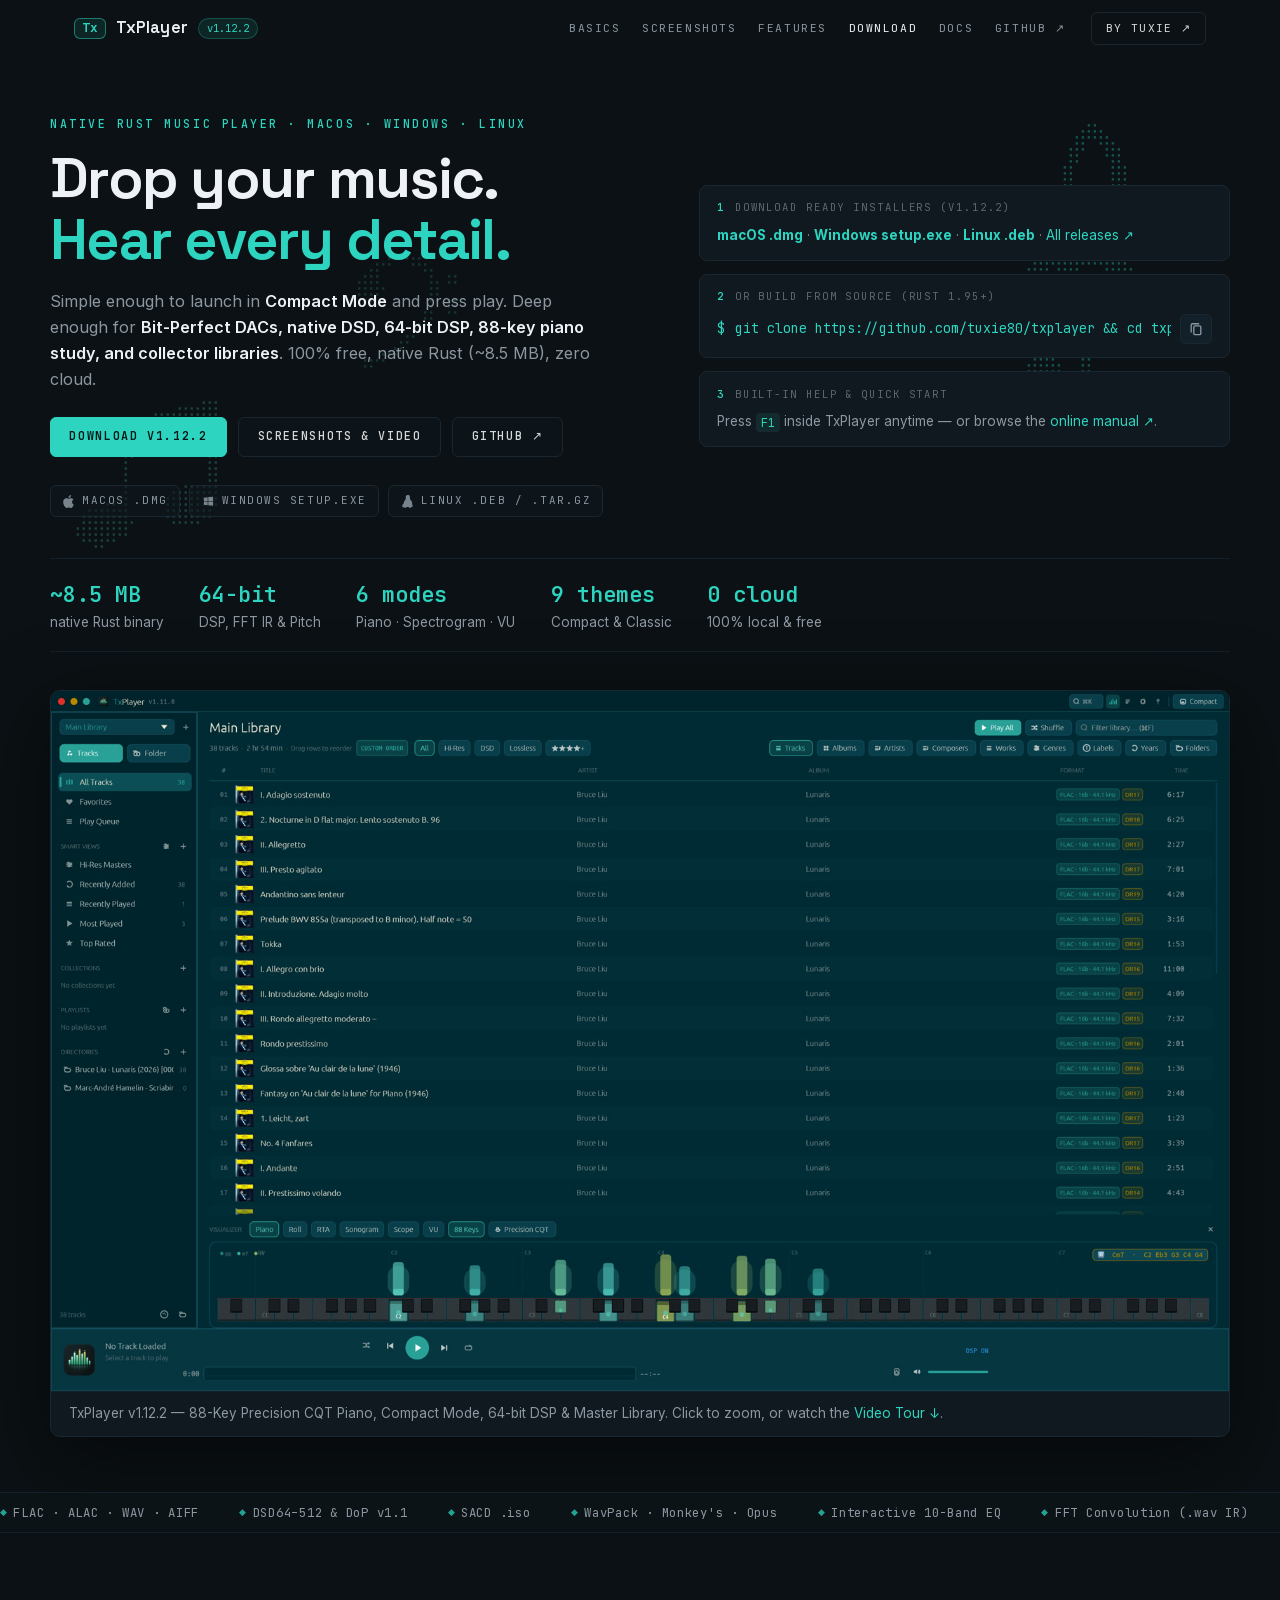
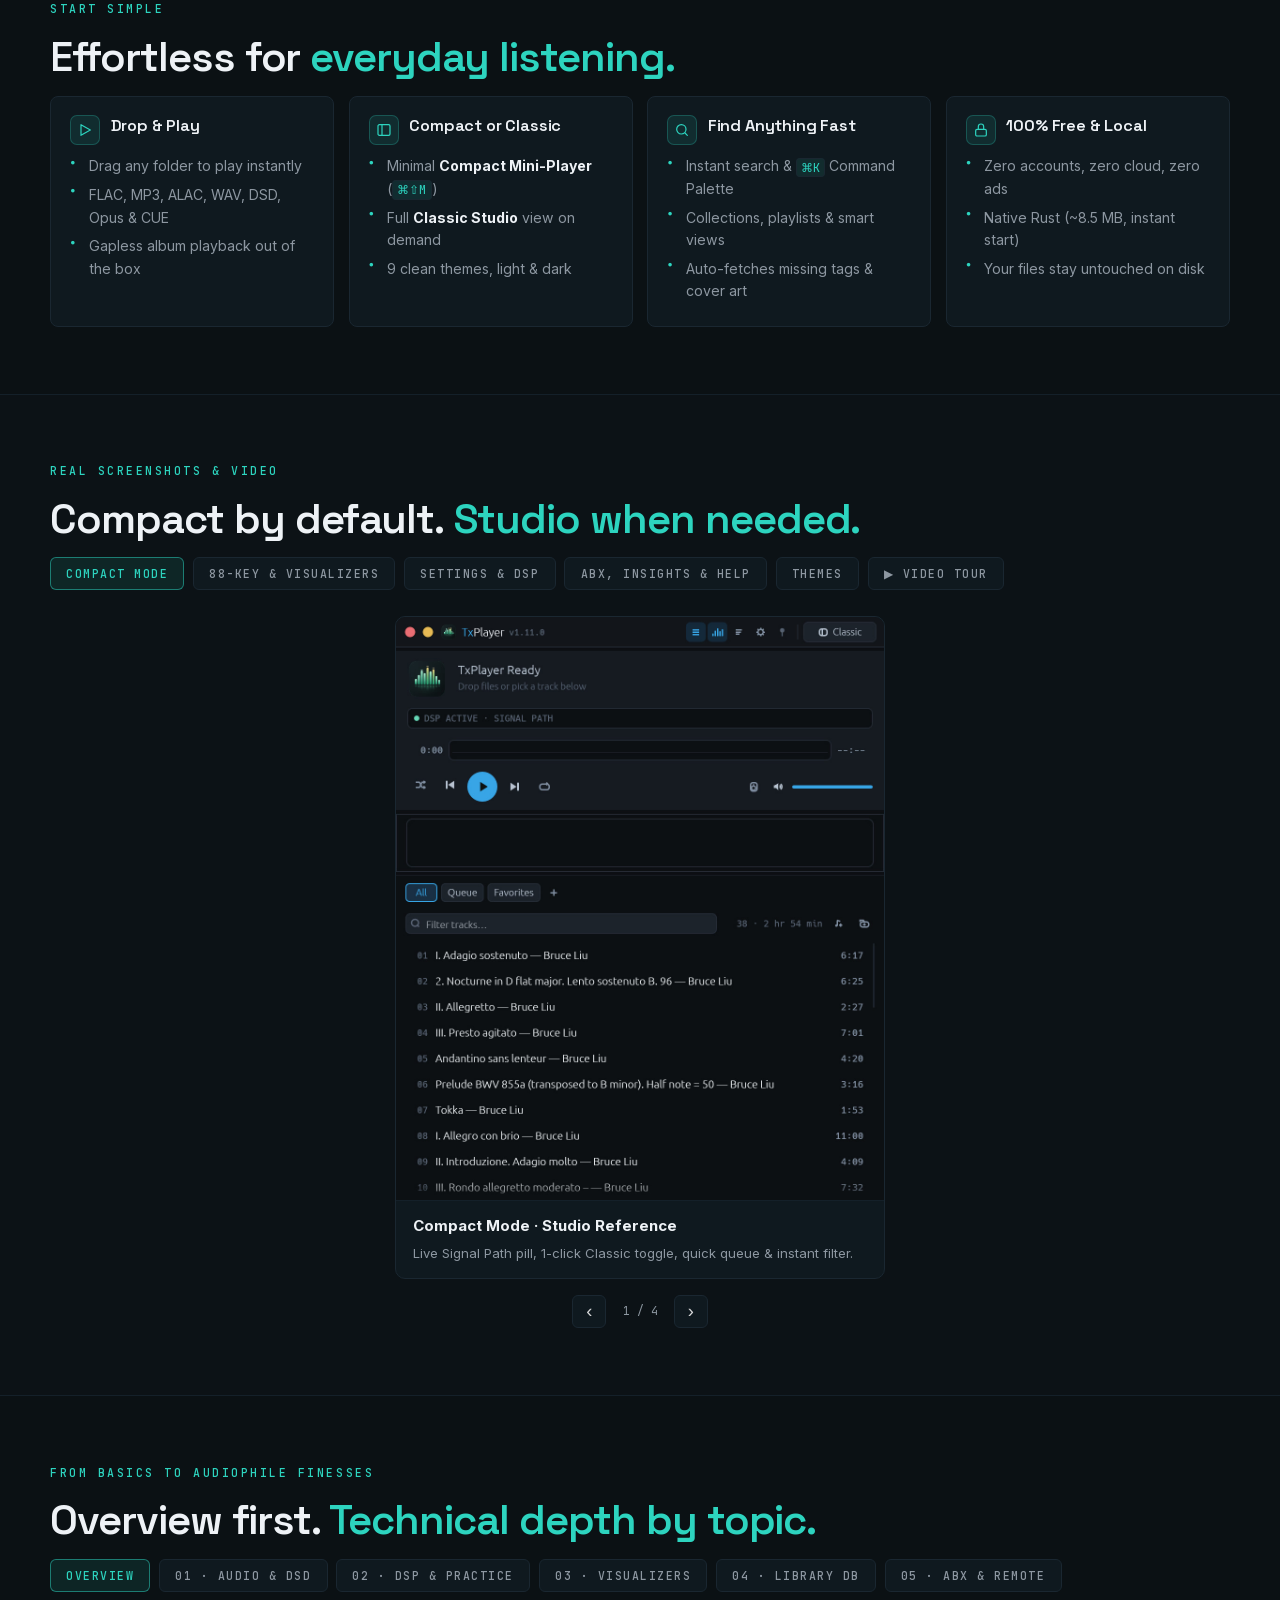
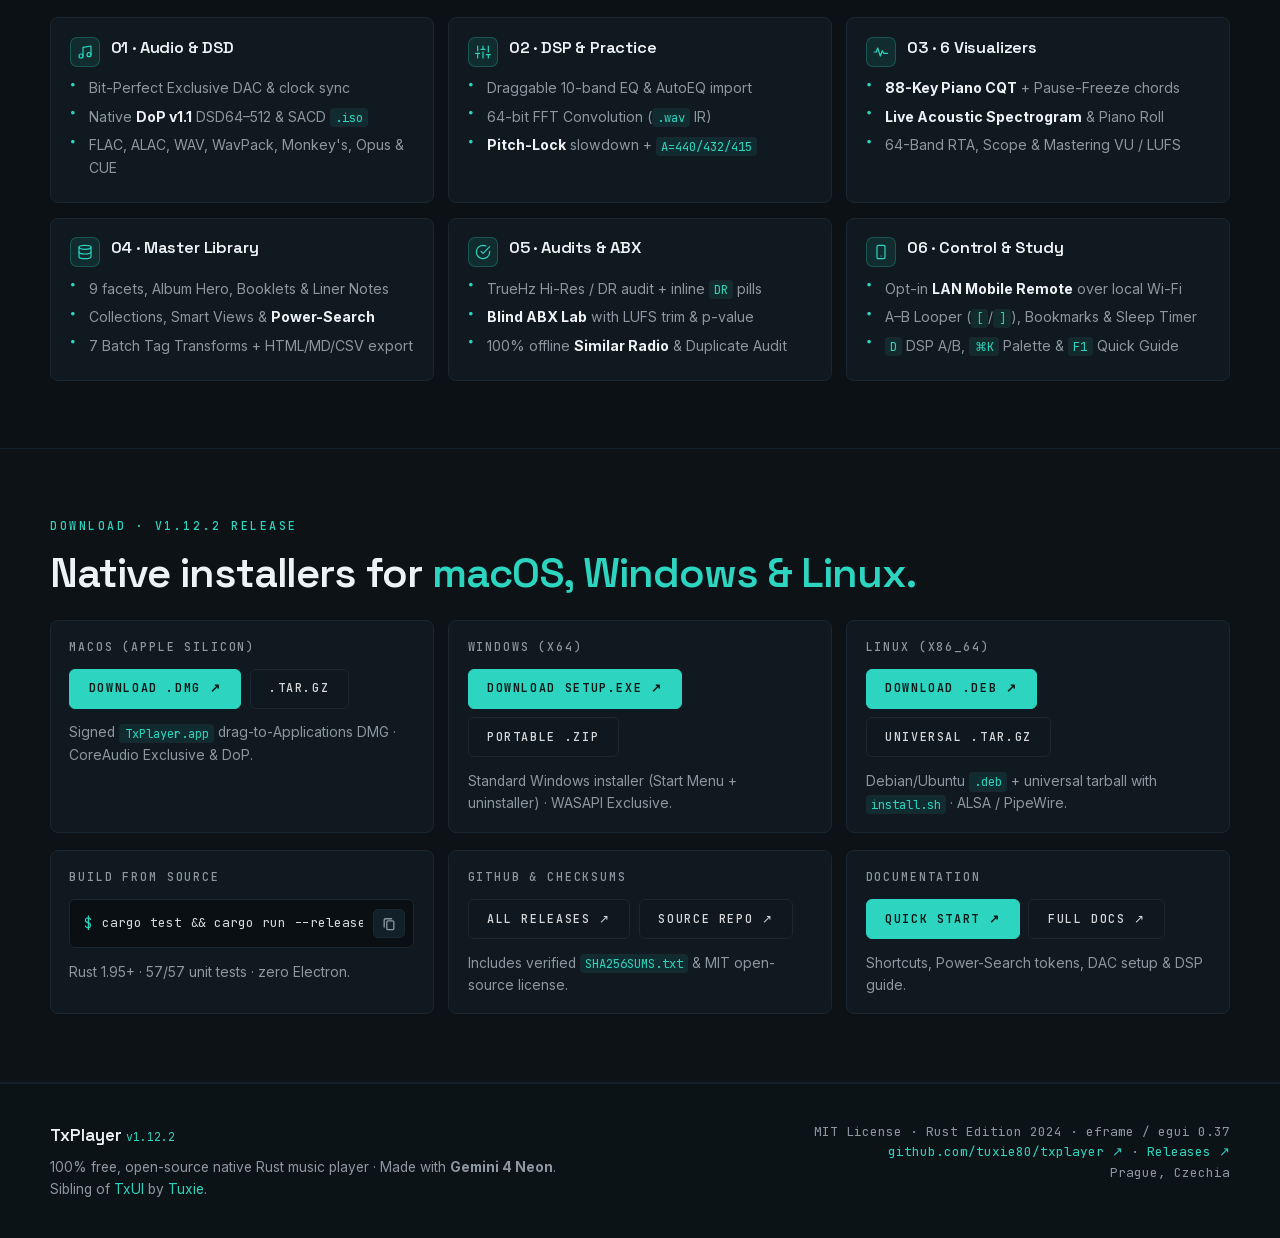
==== commit 6f5e17ef: "fix(v1.12.2): play OS-associated single & multi-selected files directly via positional CLI + single-" ====
--- a/web/index.html
+++ b/web/index.html
@@ -5,7 +5,7 @@
 <meta name="viewport" content="width=device-width, initial-scale=1.0">
 <title>TxPlayer — Fast Native Rust Music Player &amp; Master Library</title>
 <link rel="icon" type="image/png" href="favicon.png">
-<meta name="description" content="TxPlayer v1.12.1 — fast, 100% free native Rust music player for macOS, Windows, and Linux. Compact or Classic, 88-key piano visualizer, Bit-Perfect DAC &amp; DoP v1.1, 64-bit DSP, Blind ABX Lab, and offline master library.">
+<meta name="description" content="TxPlayer v1.12.2 — fast, 100% free native Rust music player for macOS, Windows, and Linux. Compact or Classic, 88-key piano visualizer, Bit-Perfect DAC &amp; DoP v1.1, 64-bit DSP, Blind ABX Lab, and offline master library.">
 <link rel="preload" href="fonts/space-grotesk.woff2" as="font" type="font/woff2" crossorigin>
 <link rel="preload" href="fonts/inter.woff2" as="font" type="font/woff2" crossorigin>
 <link rel="preload" href="fonts/jetbrains-mono.woff2" as="font" type="font/woff2" crossorigin>
@@ -20,7 +20,7 @@
     <a class="brand" href="#top">
       <span class="brand-mark">Tx</span>
       <span class="brand-name">TxPlayer</span>
-      <span class="brand-ver">v1.12.1</span>
+      <span class="brand-ver">v1.12.2</span>
     </a>
     <nav class="nav-links" id="navLinks">
       <a href="#basics">Basics</a>
@@ -47,7 +47,7 @@
           100% free, native Rust (~8.5&nbsp;MB), zero cloud.
         </p>
         <div class="hero-actions reveal">
-          <a class="btn btn-primary" href="#install">Download v1.12.1</a>
+          <a class="btn btn-primary" href="#install">Download v1.12.2</a>
           <a class="btn btn-ghost" href="#screenshots">Screenshots &amp; Video</a>
           <a class="btn btn-ghost" href="https://github.com/tuxie80/txplayer" target="_blank" rel="noopener">GitHub ↗</a>
         </div>
@@ -60,11 +60,11 @@
 
       <div class="steps reveal">
         <div class="step-card">
-          <p class="step-label"><b>1</b> Download Ready Installers (v1.12.1)</p>
+          <p class="step-label"><b>1</b> Download Ready Installers (v1.12.2)</p>
           <p class="step-note" style="margin-top:0">
-            <a href="https://github.com/tuxie80/txplayer/releases/download/v1.12.1/TxPlayer-v1.12.1-macos-arm64.dmg" target="_blank" rel="noopener"><strong>macOS .dmg</strong></a> ·
-            <a href="https://github.com/tuxie80/txplayer/releases/download/v1.12.1/TxPlayer-v1.12.1-windows-x86_64-setup.exe" target="_blank" rel="noopener"><strong>Windows setup.exe</strong></a> ·
-            <a href="https://github.com/tuxie80/txplayer/releases/download/v1.12.1/txplayer_1.12.1_amd64.deb" target="_blank" rel="noopener"><strong>Linux .deb</strong></a> ·
+            <a href="https://github.com/tuxie80/txplayer/releases/download/v1.12.2/TxPlayer-v1.12.2-macos-arm64.dmg" target="_blank" rel="noopener"><strong>macOS .dmg</strong></a> ·
+            <a href="https://github.com/tuxie80/txplayer/releases/download/v1.12.2/TxPlayer-v1.12.2-windows-x86_64-setup.exe" target="_blank" rel="noopener"><strong>Windows setup.exe</strong></a> ·
+            <a href="https://github.com/tuxie80/txplayer/releases/download/v1.12.2/txplayer_1.12.2_amd64.deb" target="_blank" rel="noopener"><strong>Linux .deb</strong></a> ·
             <a href="https://github.com/tuxie80/txplayer/releases/latest" target="_blank" rel="noopener">All releases ↗</a>
           </p>
         </div>
@@ -93,7 +93,7 @@
 
     <figure class="hero-shot reveal" data-lightbox="img/classic-piano-solarized.jpg" tabindex="0">
       <img src="img/classic-piano-solarized.jpg" width="1680" height="998" alt="TxPlayer — 88-Key Precision CQT Piano Visualizer &amp; Inline DR Badges">
-      <figcaption>TxPlayer v1.12.1 — 88-Key Precision CQT Piano, Compact Mode, 64-bit DSP &amp; Master Library. Click to zoom, or watch the <a href="#screenshots" id="jumpVideoTour">Video Tour ↓</a>.</figcaption>
+      <figcaption>TxPlayer v1.12.2 — 88-Key Precision CQT Piano, Compact Mode, 64-bit DSP &amp; Master Library. Click to zoom, or watch the <a href="#screenshots" id="jumpVideoTour">Video Tour ↓</a>.</figcaption>
     </figure>
   </div>
 </section>
@@ -487,30 +487,30 @@
 <!-- ================= DOWNLOAD, INSTALL & DOCS ================= -->
 <section class="section section-alt" id="install">
   <div class="section-inner">
-    <p class="kicker reveal">Download · v1.12.1 Release</p>
+    <p class="kicker reveal">Download · v1.12.2 Release</p>
     <h2 class="reveal">Native installers for <span class="acc">macOS, Windows &amp; Linux.</span></h2>
     <div class="install-grid">
       <div class="card install-card reveal">
         <h3>macOS (Apple Silicon)</h3>
         <div style="display:flex;gap:0.55rem;flex-wrap:wrap">
-          <a class="btn btn-primary" href="https://github.com/tuxie80/txplayer/releases/download/v1.12.1/TxPlayer-v1.12.1-macos-arm64.dmg" target="_blank" rel="noopener">Download .dmg ↗</a>
-          <a class="btn btn-ghost" href="https://github.com/tuxie80/txplayer/releases/download/v1.12.1/txplayer-v1.12.1-macos-arm64.tar.gz" target="_blank" rel="noopener">.tar.gz</a>
+          <a class="btn btn-primary" href="https://github.com/tuxie80/txplayer/releases/download/v1.12.2/TxPlayer-v1.12.2-macos-arm64.dmg" target="_blank" rel="noopener">Download .dmg ↗</a>
+          <a class="btn btn-ghost" href="https://github.com/tuxie80/txplayer/releases/download/v1.12.2/txplayer-v1.12.2-macos-arm64.tar.gz" target="_blank" rel="noopener">.tar.gz</a>
         </div>
         <p>Signed <code>TxPlayer.app</code> drag-to-Applications DMG · CoreAudio Exclusive &amp; DoP.</p>
       </div>
       <div class="card install-card reveal">
         <h3>Windows (x64)</h3>
         <div style="display:flex;gap:0.55rem;flex-wrap:wrap">
-          <a class="btn btn-primary" href="https://github.com/tuxie80/txplayer/releases/download/v1.12.1/TxPlayer-v1.12.1-windows-x86_64-setup.exe" target="_blank" rel="noopener">Download setup.exe ↗</a>
-          <a class="btn btn-ghost" href="https://github.com/tuxie80/txplayer/releases/download/v1.12.1/txplayer-v1.12.1-windows-x86_64.zip" target="_blank" rel="noopener">Portable .zip</a>
+          <a class="btn btn-primary" href="https://github.com/tuxie80/txplayer/releases/download/v1.12.2/TxPlayer-v1.12.2-windows-x86_64-setup.exe" target="_blank" rel="noopener">Download setup.exe ↗</a>
+          <a class="btn btn-ghost" href="https://github.com/tuxie80/txplayer/releases/download/v1.12.2/txplayer-v1.12.2-windows-x86_64.zip" target="_blank" rel="noopener">Portable .zip</a>
         </div>
         <p>Standard Windows installer (Start Menu + uninstaller) · WASAPI Exclusive.</p>
       </div>
       <div class="card install-card reveal">
         <h3>Linux (x86_64)</h3>
         <div style="display:flex;gap:0.55rem;flex-wrap:wrap">
-          <a class="btn btn-primary" href="https://github.com/tuxie80/txplayer/releases/download/v1.12.1/txplayer_1.12.1_amd64.deb" target="_blank" rel="noopener">Download .deb ↗</a>
-          <a class="btn btn-ghost" href="https://github.com/tuxie80/txplayer/releases/download/v1.12.1/txplayer-v1.12.1-linux-x86_64.tar.gz" target="_blank" rel="noopener">Universal .tar.gz</a>
+          <a class="btn btn-primary" href="https://github.com/tuxie80/txplayer/releases/download/v1.12.2/txplayer_1.12.2_amd64.deb" target="_blank" rel="noopener">Download .deb ↗</a>
+          <a class="btn btn-ghost" href="https://github.com/tuxie80/txplayer/releases/download/v1.12.2/txplayer-v1.12.2-linux-x86_64.tar.gz" target="_blank" rel="noopener">Universal .tar.gz</a>
         </div>
         <p>Debian/Ubuntu <code>.deb</code> + universal tarball with <code>install.sh</code> · ALSA / PipeWire.</p>
       </div>
@@ -524,7 +524,7 @@
           <code>cargo test &amp;&amp; cargo run --release</code>
           <button class="term-copy" type="button" aria-label="Copy" title="Copy"><svg class="ic ic-copy" viewBox="0 0 16 16" width="14" height="14" fill="none" stroke="currentColor" stroke-width="1.5" stroke-linecap="round" stroke-linejoin="round"><rect x="5.5" y="4.5" width="8" height="10" rx="1.5"/><path d="M2.5 11.5v-8A1.5 1.5 0 0 1 4 2h7"/></svg><svg class="ic ic-check" viewBox="0 0 16 16" width="14" height="14" fill="none" stroke="currentColor" stroke-width="2" stroke-linecap="round" stroke-linejoin="round"><path d="M2.5 8.5l3.5 3.5 7-8"/></svg></button>
         </div>
-        <p>Rust 1.95+ · 55/55 unit tests · zero Electron.</p>
+        <p>Rust 1.95+ · 57/57 unit tests · zero Electron.</p>
       </div>
       <div class="card install-card reveal">
         <h3>GitHub &amp; Checksums</h3>
@@ -550,7 +550,7 @@
 <footer class="footer">
   <div class="footer-inner">
     <div>
-      <p class="footer-brand">TxPlayer <span>v1.12.1</span></p>
+      <p class="footer-brand">TxPlayer <span>v1.12.2</span></p>
       <p class="footer-note">100% free, open-source native Rust music player · Made with <strong>Gemini 4 Neon</strong>.<br>Sibling of <a href="https://tuxie.eu/txui" target="_blank" rel="noopener">TxUI</a> by <a href="https://tuxie.eu" target="_blank" rel="noopener">Tuxie</a>.</p>
     </div>
     <div class="footer-meta">
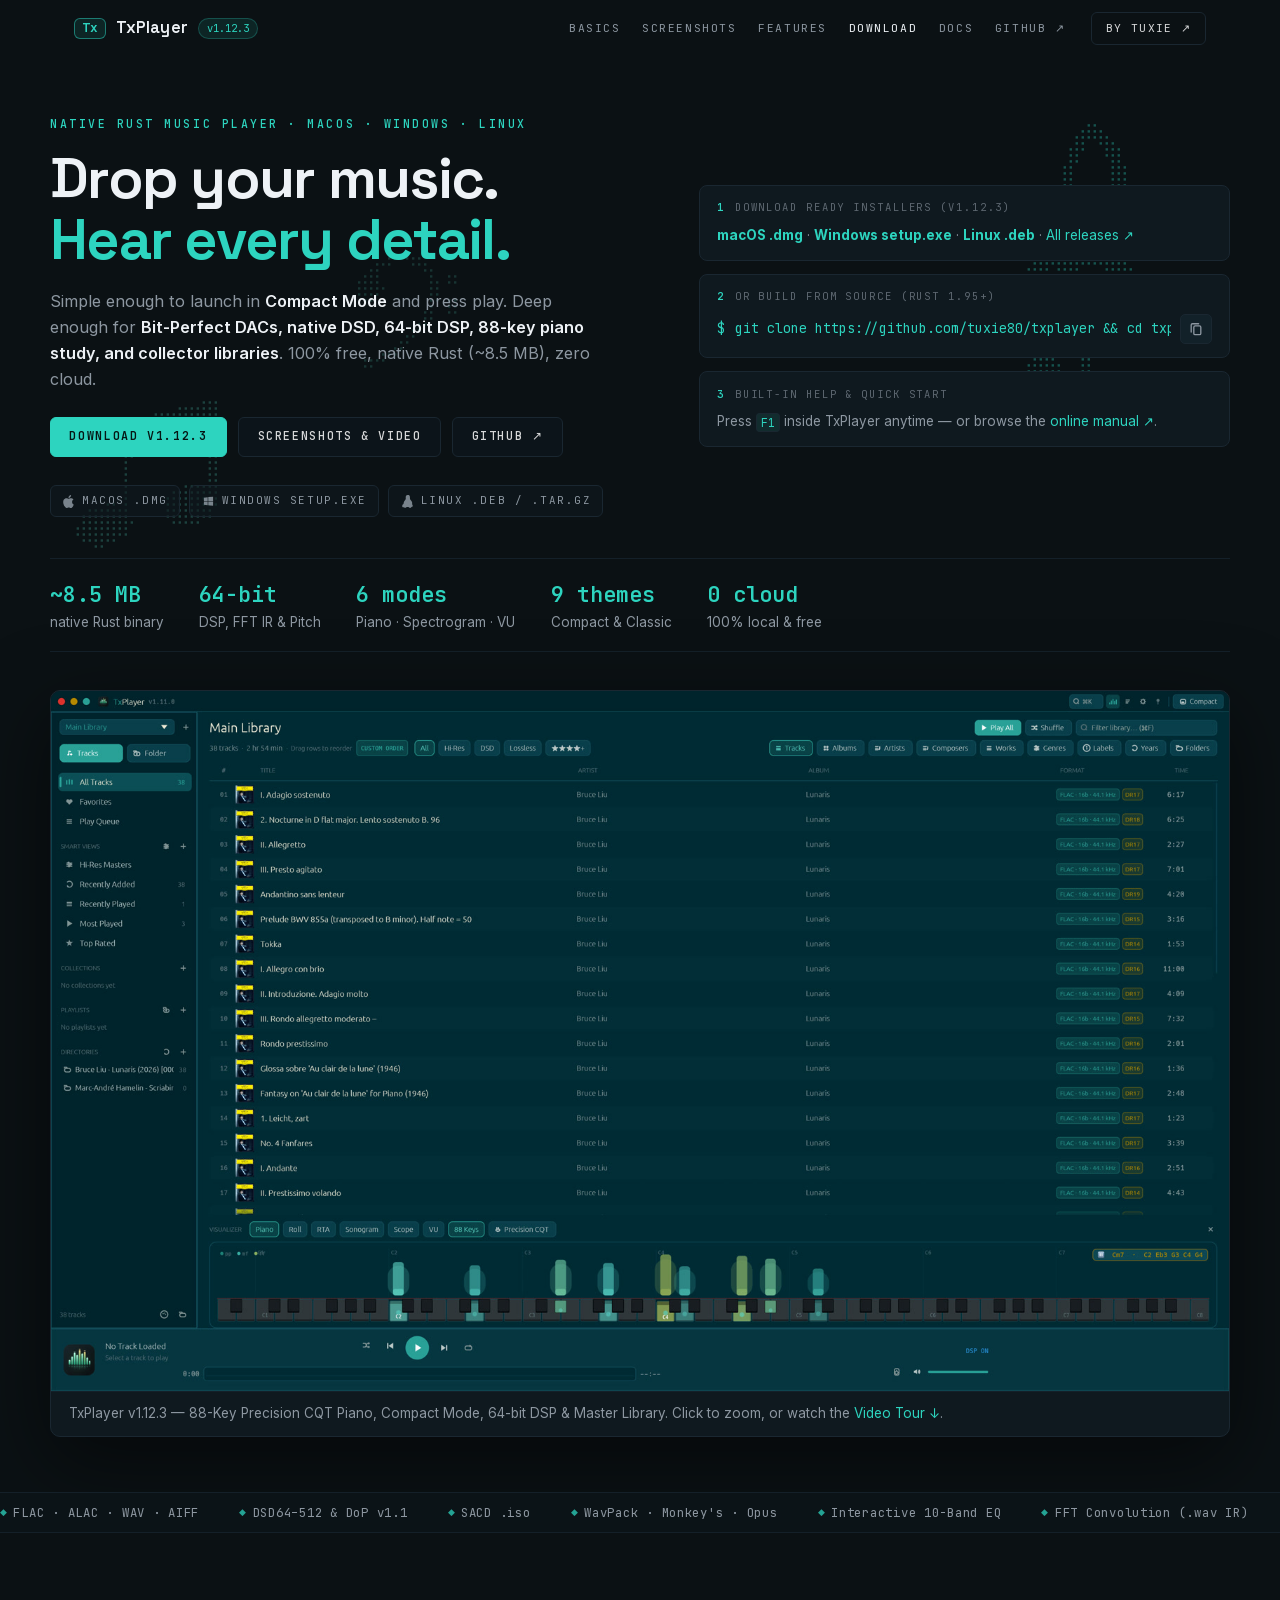
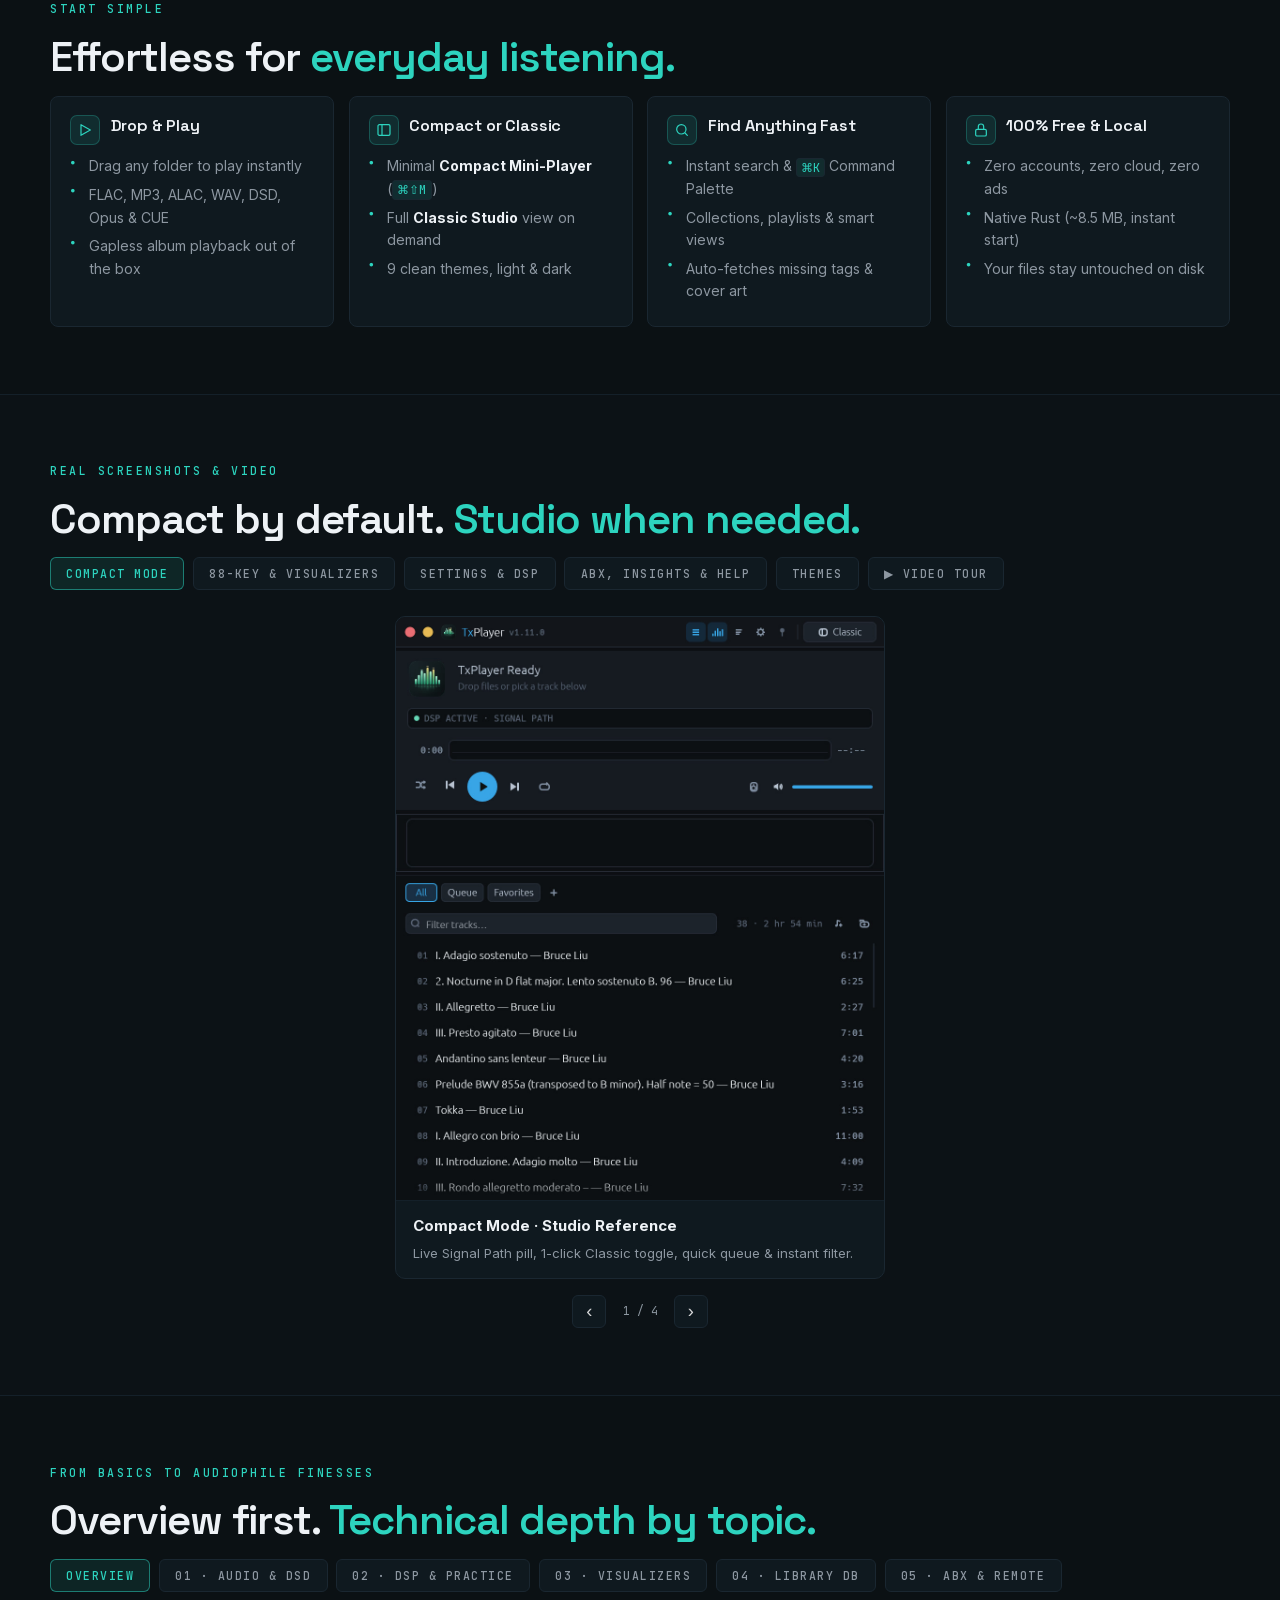
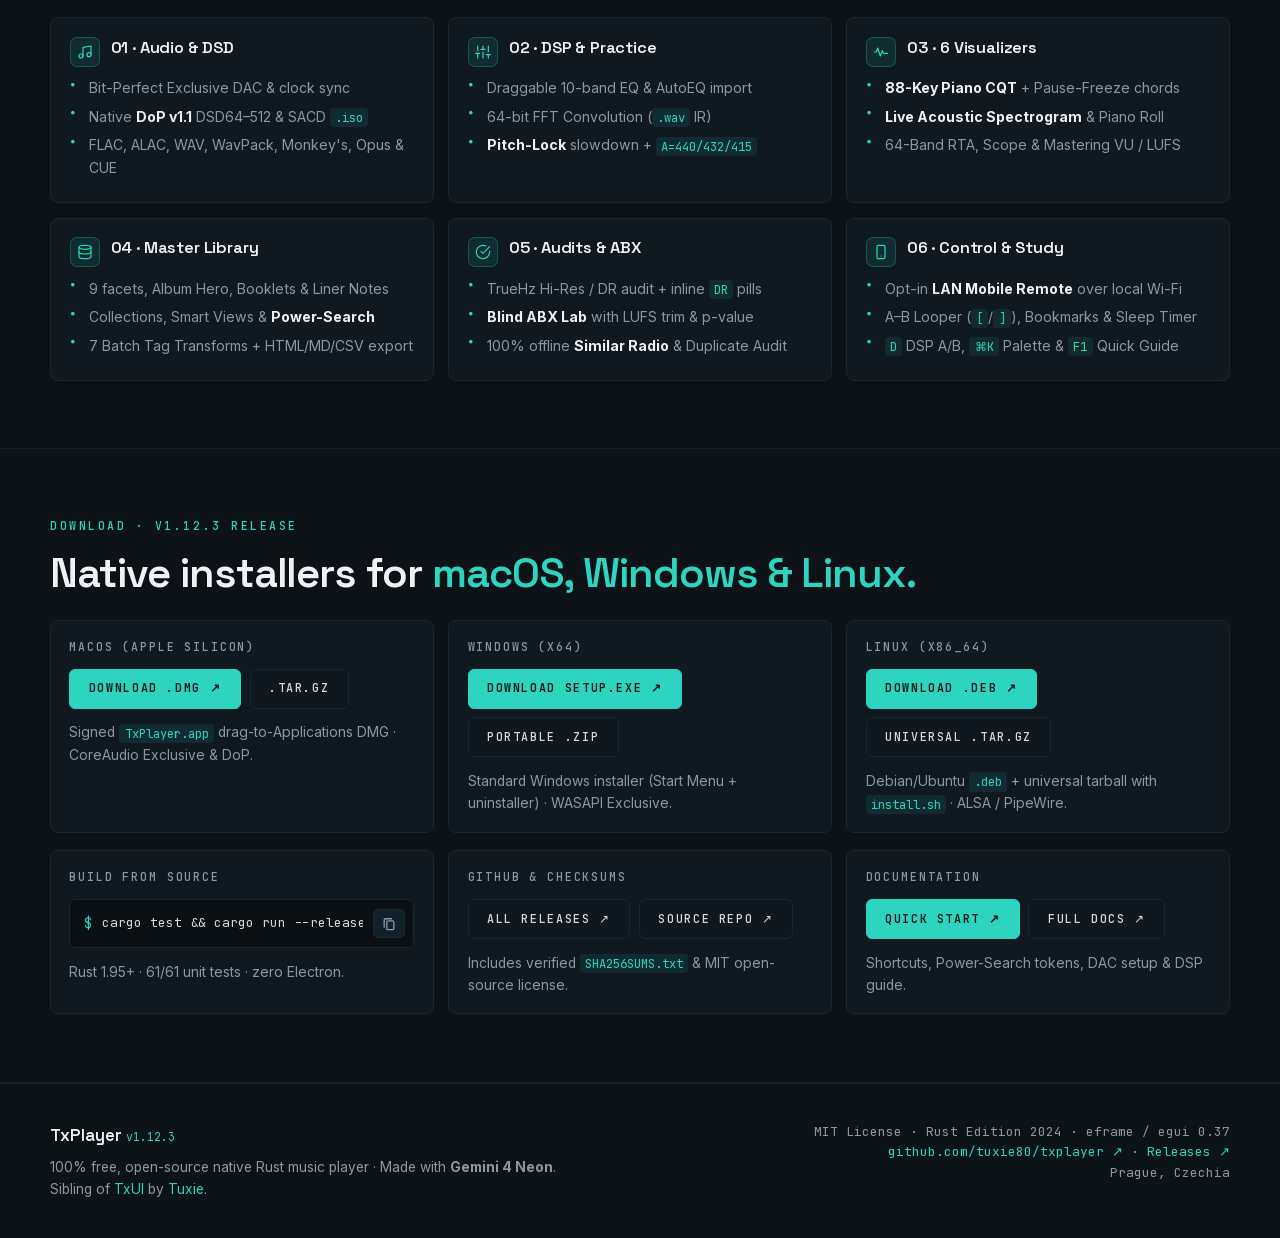
==== commit d0236943: "v1.12.3: fix DSD noise, portable Windows data & clean uninstall, native icons, half-stars & F12 debu" ====
--- a/web/index.html
+++ b/web/index.html
@@ -5,7 +5,7 @@
 <meta name="viewport" content="width=device-width, initial-scale=1.0">
 <title>TxPlayer — Fast Native Rust Music Player &amp; Master Library</title>
 <link rel="icon" type="image/png" href="favicon.png">
-<meta name="description" content="TxPlayer v1.12.2 — fast, 100% free native Rust music player for macOS, Windows, and Linux. Compact or Classic, 88-key piano visualizer, Bit-Perfect DAC &amp; DoP v1.1, 64-bit DSP, Blind ABX Lab, and offline master library.">
+<meta name="description" content="TxPlayer v1.12.3 — fast, 100% free native Rust music player for macOS, Windows, and Linux. Compact or Classic, 88-key piano visualizer, Bit-Perfect DAC &amp; DoP v1.1, 64-bit DSP, Blind ABX Lab, and offline master library.">
 <link rel="preload" href="fonts/space-grotesk.woff2" as="font" type="font/woff2" crossorigin>
 <link rel="preload" href="fonts/inter.woff2" as="font" type="font/woff2" crossorigin>
 <link rel="preload" href="fonts/jetbrains-mono.woff2" as="font" type="font/woff2" crossorigin>
@@ -20,7 +20,7 @@
     <a class="brand" href="#top">
       <span class="brand-mark">Tx</span>
       <span class="brand-name">TxPlayer</span>
-      <span class="brand-ver">v1.12.2</span>
+      <span class="brand-ver">v1.12.3</span>
     </a>
     <nav class="nav-links" id="navLinks">
       <a href="#basics">Basics</a>
@@ -47,7 +47,7 @@
           100% free, native Rust (~8.5&nbsp;MB), zero cloud.
         </p>
         <div class="hero-actions reveal">
-          <a class="btn btn-primary" href="#install">Download v1.12.2</a>
+          <a class="btn btn-primary" href="#install">Download v1.12.3</a>
           <a class="btn btn-ghost" href="#screenshots">Screenshots &amp; Video</a>
           <a class="btn btn-ghost" href="https://github.com/tuxie80/txplayer" target="_blank" rel="noopener">GitHub ↗</a>
         </div>
@@ -60,11 +60,11 @@
 
       <div class="steps reveal">
         <div class="step-card">
-          <p class="step-label"><b>1</b> Download Ready Installers (v1.12.2)</p>
+          <p class="step-label"><b>1</b> Download Ready Installers (v1.12.3)</p>
           <p class="step-note" style="margin-top:0">
-            <a href="https://github.com/tuxie80/txplayer/releases/download/v1.12.2/TxPlayer-v1.12.2-macos-arm64.dmg" target="_blank" rel="noopener"><strong>macOS .dmg</strong></a> ·
-            <a href="https://github.com/tuxie80/txplayer/releases/download/v1.12.2/TxPlayer-v1.12.2-windows-x86_64-setup.exe" target="_blank" rel="noopener"><strong>Windows setup.exe</strong></a> ·
-            <a href="https://github.com/tuxie80/txplayer/releases/download/v1.12.2/txplayer_1.12.2_amd64.deb" target="_blank" rel="noopener"><strong>Linux .deb</strong></a> ·
+            <a href="https://github.com/tuxie80/txplayer/releases/download/v1.12.3/TxPlayer-v1.12.3-macos-arm64.dmg" target="_blank" rel="noopener"><strong>macOS .dmg</strong></a> ·
+            <a href="https://github.com/tuxie80/txplayer/releases/download/v1.12.3/TxPlayer-v1.12.3-windows-x86_64-setup.exe" target="_blank" rel="noopener"><strong>Windows setup.exe</strong></a> ·
+            <a href="https://github.com/tuxie80/txplayer/releases/download/v1.12.3/txplayer_1.12.3_amd64.deb" target="_blank" rel="noopener"><strong>Linux .deb</strong></a> ·
             <a href="https://github.com/tuxie80/txplayer/releases/latest" target="_blank" rel="noopener">All releases ↗</a>
           </p>
         </div>
@@ -93,7 +93,7 @@
 
     <figure class="hero-shot reveal" data-lightbox="img/classic-piano-solarized.jpg" tabindex="0">
       <img src="img/classic-piano-solarized.jpg" width="1680" height="998" alt="TxPlayer — 88-Key Precision CQT Piano Visualizer &amp; Inline DR Badges">
-      <figcaption>TxPlayer v1.12.2 — 88-Key Precision CQT Piano, Compact Mode, 64-bit DSP &amp; Master Library. Click to zoom, or watch the <a href="#screenshots" id="jumpVideoTour">Video Tour ↓</a>.</figcaption>
+      <figcaption>TxPlayer v1.12.3 — 88-Key Precision CQT Piano, Compact Mode, 64-bit DSP &amp; Master Library. Click to zoom, or watch the <a href="#screenshots" id="jumpVideoTour">Video Tour ↓</a>.</figcaption>
     </figure>
   </div>
 </section>
@@ -487,30 +487,30 @@
 <!-- ================= DOWNLOAD, INSTALL & DOCS ================= -->
 <section class="section section-alt" id="install">
   <div class="section-inner">
-    <p class="kicker reveal">Download · v1.12.2 Release</p>
+    <p class="kicker reveal">Download · v1.12.3 Release</p>
     <h2 class="reveal">Native installers for <span class="acc">macOS, Windows &amp; Linux.</span></h2>
     <div class="install-grid">
       <div class="card install-card reveal">
         <h3>macOS (Apple Silicon)</h3>
         <div style="display:flex;gap:0.55rem;flex-wrap:wrap">
-          <a class="btn btn-primary" href="https://github.com/tuxie80/txplayer/releases/download/v1.12.2/TxPlayer-v1.12.2-macos-arm64.dmg" target="_blank" rel="noopener">Download .dmg ↗</a>
-          <a class="btn btn-ghost" href="https://github.com/tuxie80/txplayer/releases/download/v1.12.2/txplayer-v1.12.2-macos-arm64.tar.gz" target="_blank" rel="noopener">.tar.gz</a>
+          <a class="btn btn-primary" href="https://github.com/tuxie80/txplayer/releases/download/v1.12.3/TxPlayer-v1.12.3-macos-arm64.dmg" target="_blank" rel="noopener">Download .dmg ↗</a>
+          <a class="btn btn-ghost" href="https://github.com/tuxie80/txplayer/releases/download/v1.12.3/txplayer-v1.12.3-macos-arm64.tar.gz" target="_blank" rel="noopener">.tar.gz</a>
         </div>
         <p>Signed <code>TxPlayer.app</code> drag-to-Applications DMG · CoreAudio Exclusive &amp; DoP.</p>
       </div>
       <div class="card install-card reveal">
         <h3>Windows (x64)</h3>
         <div style="display:flex;gap:0.55rem;flex-wrap:wrap">
-          <a class="btn btn-primary" href="https://github.com/tuxie80/txplayer/releases/download/v1.12.2/TxPlayer-v1.12.2-windows-x86_64-setup.exe" target="_blank" rel="noopener">Download setup.exe ↗</a>
-          <a class="btn btn-ghost" href="https://github.com/tuxie80/txplayer/releases/download/v1.12.2/txplayer-v1.12.2-windows-x86_64.zip" target="_blank" rel="noopener">Portable .zip</a>
+          <a class="btn btn-primary" href="https://github.com/tuxie80/txplayer/releases/download/v1.12.3/TxPlayer-v1.12.3-windows-x86_64-setup.exe" target="_blank" rel="noopener">Download setup.exe ↗</a>
+          <a class="btn btn-ghost" href="https://github.com/tuxie80/txplayer/releases/download/v1.12.3/txplayer-v1.12.3-windows-x86_64.zip" target="_blank" rel="noopener">Portable .zip</a>
         </div>
         <p>Standard Windows installer (Start Menu + uninstaller) · WASAPI Exclusive.</p>
       </div>
       <div class="card install-card reveal">
         <h3>Linux (x86_64)</h3>
         <div style="display:flex;gap:0.55rem;flex-wrap:wrap">
-          <a class="btn btn-primary" href="https://github.com/tuxie80/txplayer/releases/download/v1.12.2/txplayer_1.12.2_amd64.deb" target="_blank" rel="noopener">Download .deb ↗</a>
-          <a class="btn btn-ghost" href="https://github.com/tuxie80/txplayer/releases/download/v1.12.2/txplayer-v1.12.2-linux-x86_64.tar.gz" target="_blank" rel="noopener">Universal .tar.gz</a>
+          <a class="btn btn-primary" href="https://github.com/tuxie80/txplayer/releases/download/v1.12.3/txplayer_1.12.3_amd64.deb" target="_blank" rel="noopener">Download .deb ↗</a>
+          <a class="btn btn-ghost" href="https://github.com/tuxie80/txplayer/releases/download/v1.12.3/txplayer-v1.12.3-linux-x86_64.tar.gz" target="_blank" rel="noopener">Universal .tar.gz</a>
         </div>
         <p>Debian/Ubuntu <code>.deb</code> + universal tarball with <code>install.sh</code> · ALSA / PipeWire.</p>
       </div>
@@ -524,7 +524,7 @@
           <code>cargo test &amp;&amp; cargo run --release</code>
           <button class="term-copy" type="button" aria-label="Copy" title="Copy"><svg class="ic ic-copy" viewBox="0 0 16 16" width="14" height="14" fill="none" stroke="currentColor" stroke-width="1.5" stroke-linecap="round" stroke-linejoin="round"><rect x="5.5" y="4.5" width="8" height="10" rx="1.5"/><path d="M2.5 11.5v-8A1.5 1.5 0 0 1 4 2h7"/></svg><svg class="ic ic-check" viewBox="0 0 16 16" width="14" height="14" fill="none" stroke="currentColor" stroke-width="2" stroke-linecap="round" stroke-linejoin="round"><path d="M2.5 8.5l3.5 3.5 7-8"/></svg></button>
         </div>
-        <p>Rust 1.95+ · 57/57 unit tests · zero Electron.</p>
+        <p>Rust 1.95+ · 61/61 unit tests · zero Electron.</p>
       </div>
       <div class="card install-card reveal">
         <h3>GitHub &amp; Checksums</h3>
@@ -550,7 +550,7 @@
 <footer class="footer">
   <div class="footer-inner">
     <div>
-      <p class="footer-brand">TxPlayer <span>v1.12.2</span></p>
+      <p class="footer-brand">TxPlayer <span>v1.12.3</span></p>
       <p class="footer-note">100% free, open-source native Rust music player · Made with <strong>Gemini 4 Neon</strong>.<br>Sibling of <a href="https://tuxie.eu/txui" target="_blank" rel="noopener">TxUI</a> by <a href="https://tuxie.eu" target="_blank" rel="noopener">Tuxie</a>.</p>
     </div>
     <div class="footer-meta">
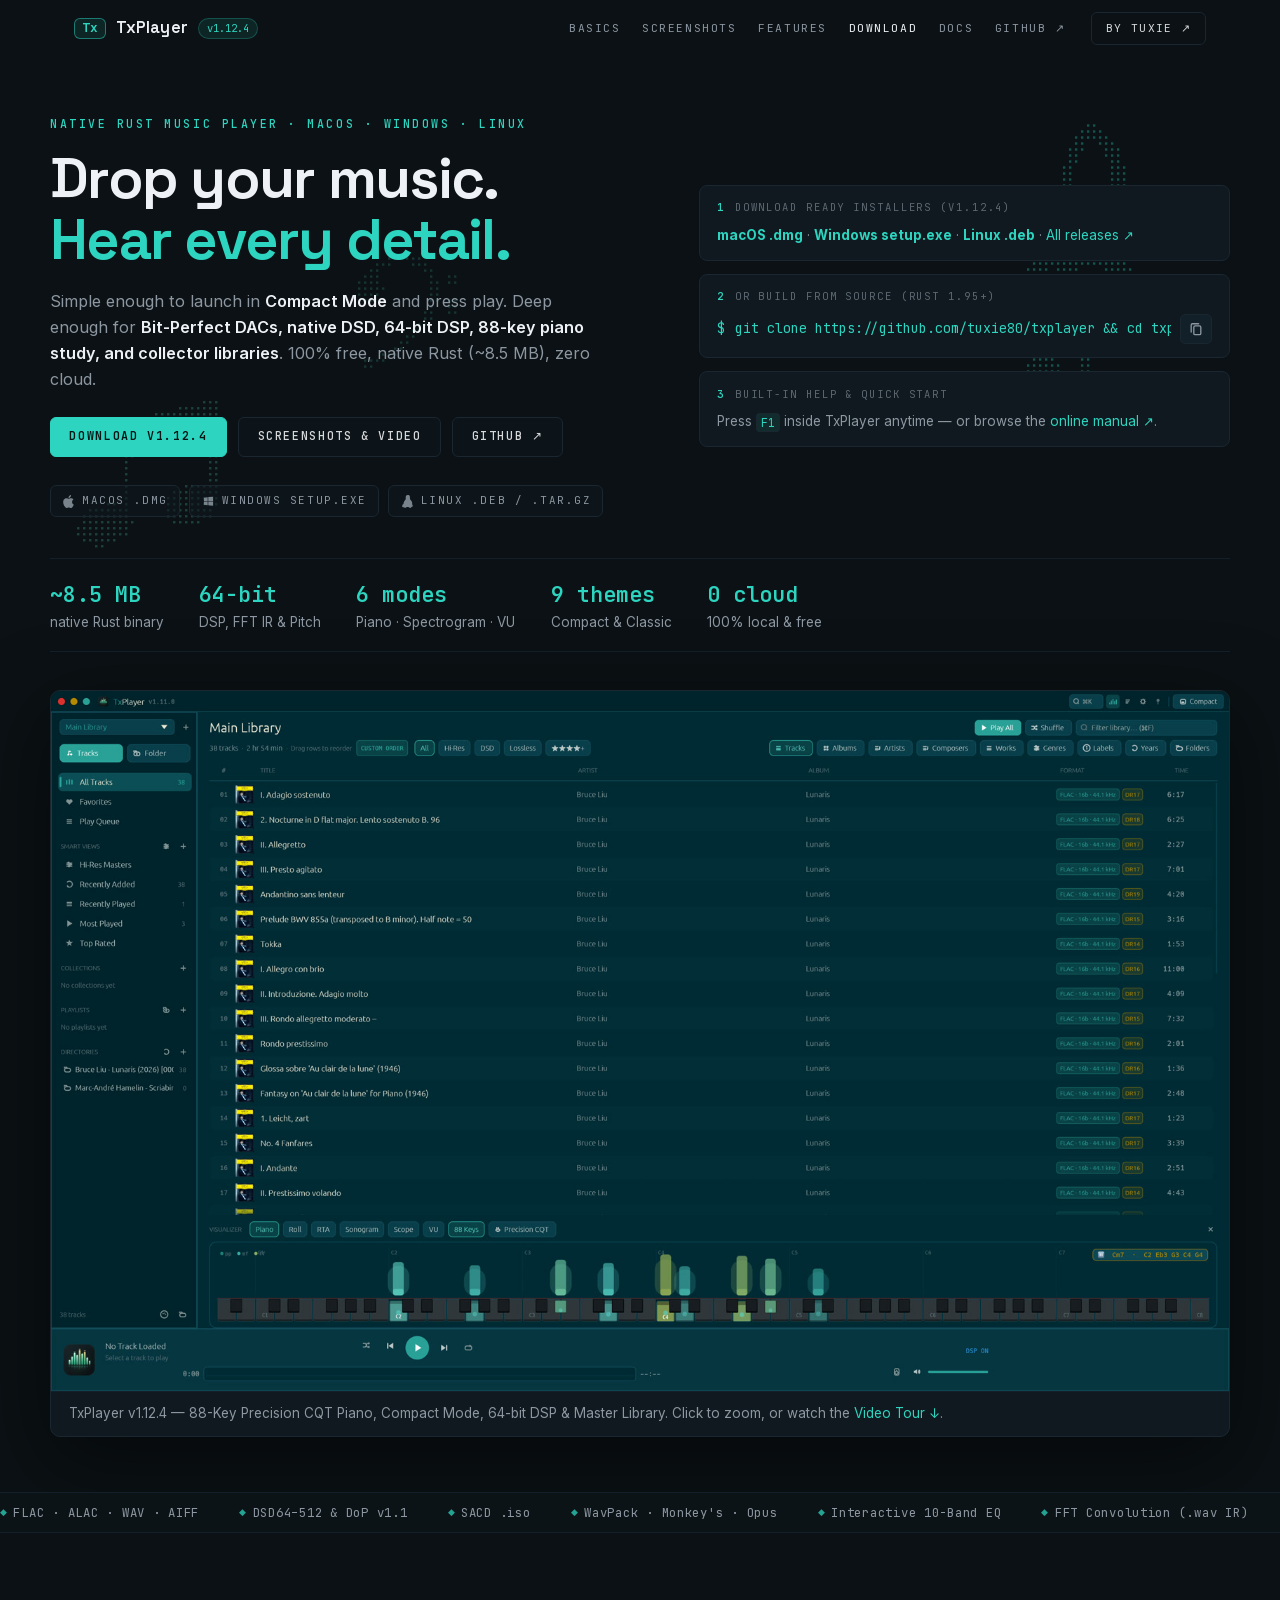
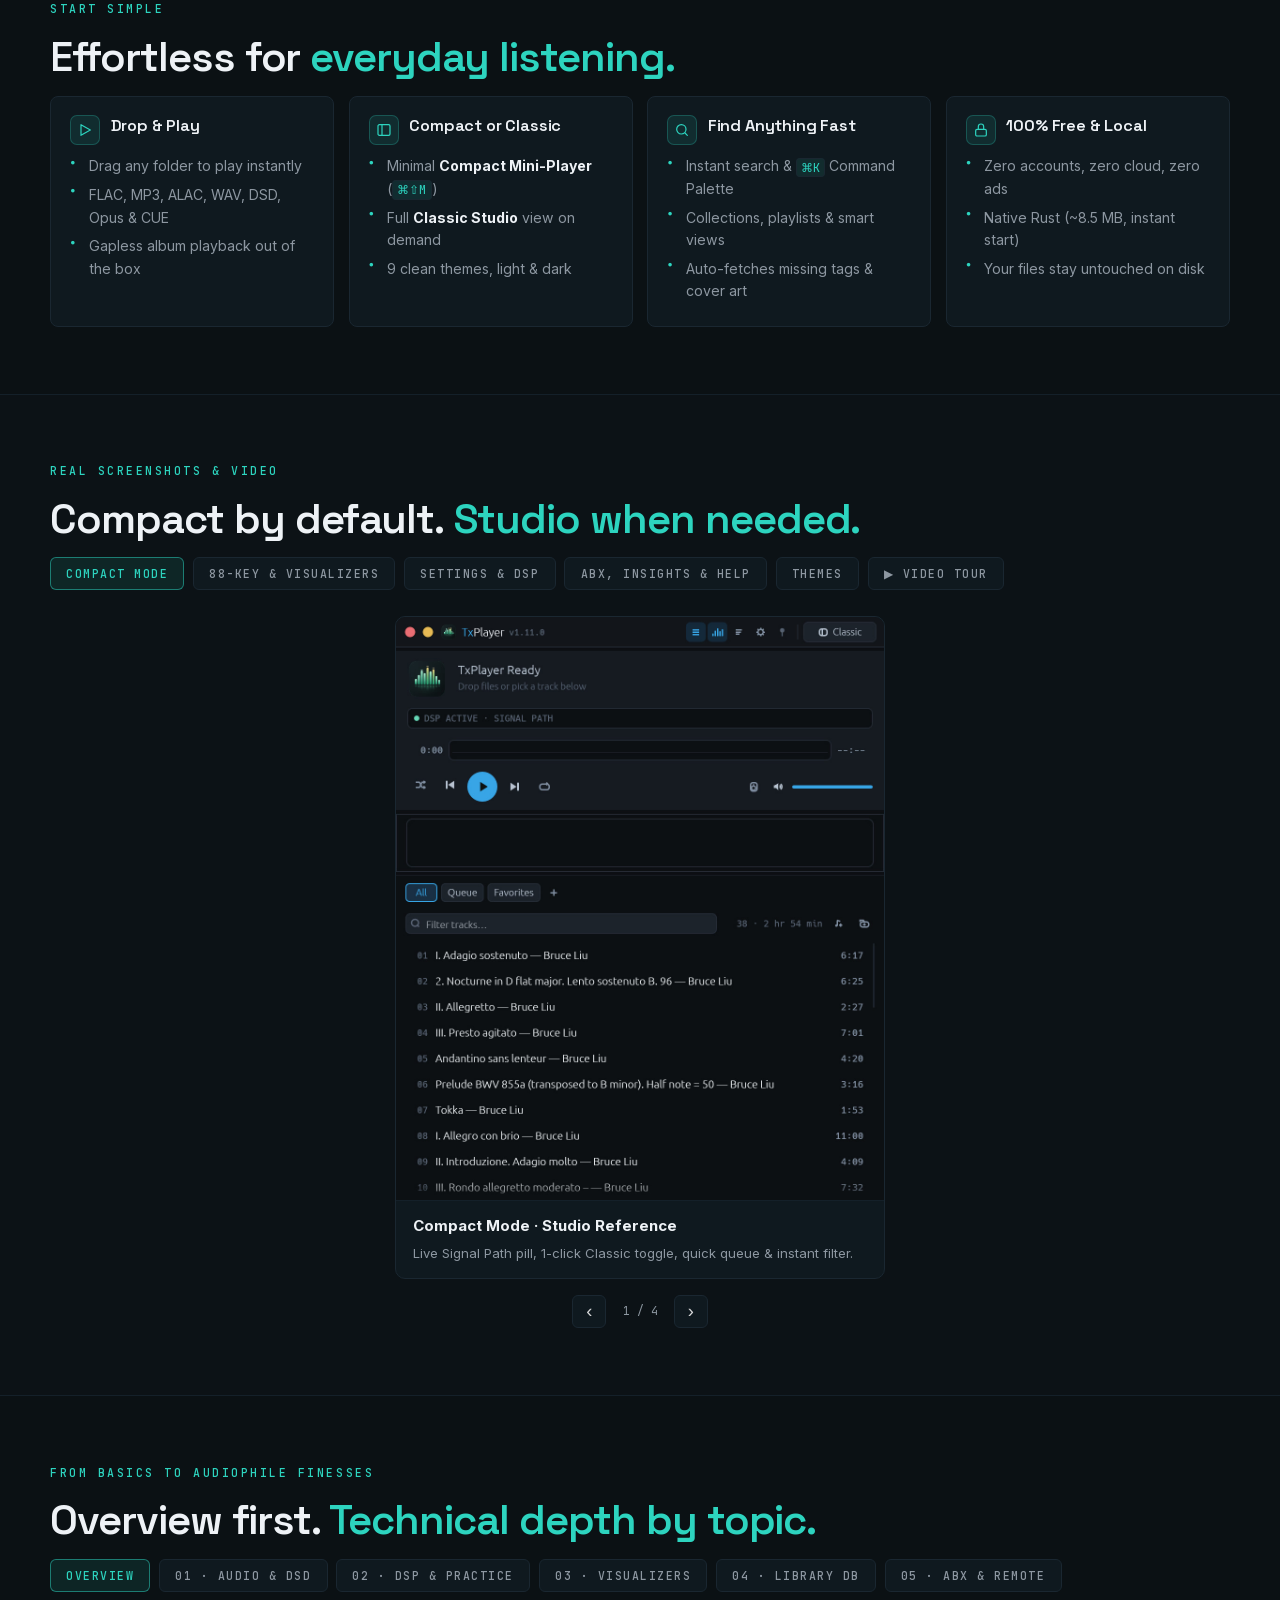
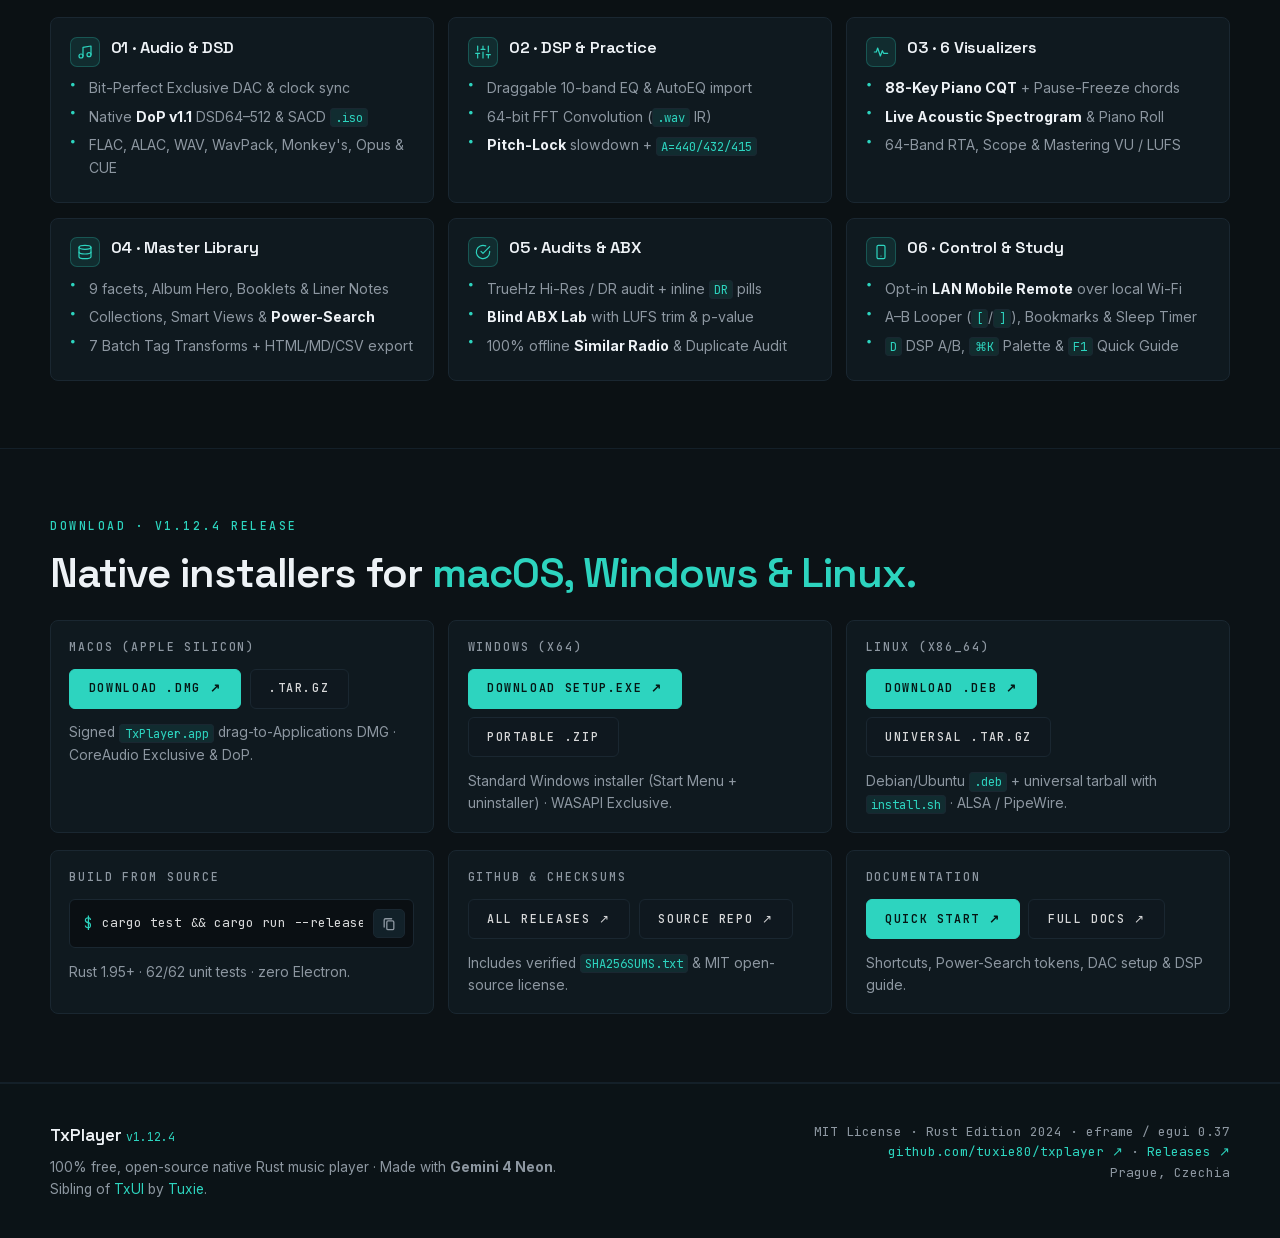
==== commit 4fd6d6c9: "v1.12.4: instant async RAM buffering + next-track preload & crossfade, session view restore, 1440p b" ====
--- a/web/index.html
+++ b/web/index.html
@@ -5,7 +5,7 @@
 <meta name="viewport" content="width=device-width, initial-scale=1.0">
 <title>TxPlayer — Fast Native Rust Music Player &amp; Master Library</title>
 <link rel="icon" type="image/png" href="favicon.png">
-<meta name="description" content="TxPlayer v1.12.3 — fast, 100% free native Rust music player for macOS, Windows, and Linux. Compact or Classic, 88-key piano visualizer, Bit-Perfect DAC &amp; DoP v1.1, 64-bit DSP, Blind ABX Lab, and offline master library.">
+<meta name="description" content="TxPlayer v1.12.4 — fast, 100% free native Rust music player for macOS, Windows, and Linux. Compact or Classic, 88-key piano visualizer, Bit-Perfect DAC &amp; DoP v1.1, 64-bit DSP, Blind ABX Lab, and offline master library.">
 <link rel="preload" href="fonts/space-grotesk.woff2" as="font" type="font/woff2" crossorigin>
 <link rel="preload" href="fonts/inter.woff2" as="font" type="font/woff2" crossorigin>
 <link rel="preload" href="fonts/jetbrains-mono.woff2" as="font" type="font/woff2" crossorigin>
@@ -20,7 +20,7 @@
     <a class="brand" href="#top">
       <span class="brand-mark">Tx</span>
       <span class="brand-name">TxPlayer</span>
-      <span class="brand-ver">v1.12.3</span>
+      <span class="brand-ver">v1.12.4</span>
     </a>
     <nav class="nav-links" id="navLinks">
       <a href="#basics">Basics</a>
@@ -47,7 +47,7 @@
           100% free, native Rust (~8.5&nbsp;MB), zero cloud.
         </p>
         <div class="hero-actions reveal">
-          <a class="btn btn-primary" href="#install">Download v1.12.3</a>
+          <a class="btn btn-primary" href="#install">Download v1.12.4</a>
           <a class="btn btn-ghost" href="#screenshots">Screenshots &amp; Video</a>
           <a class="btn btn-ghost" href="https://github.com/tuxie80/txplayer" target="_blank" rel="noopener">GitHub ↗</a>
         </div>
@@ -60,11 +60,11 @@
 
       <div class="steps reveal">
         <div class="step-card">
-          <p class="step-label"><b>1</b> Download Ready Installers (v1.12.3)</p>
+          <p class="step-label"><b>1</b> Download Ready Installers (v1.12.4)</p>
           <p class="step-note" style="margin-top:0">
-            <a href="https://github.com/tuxie80/txplayer/releases/download/v1.12.3/TxPlayer-v1.12.3-macos-arm64.dmg" target="_blank" rel="noopener"><strong>macOS .dmg</strong></a> ·
-            <a href="https://github.com/tuxie80/txplayer/releases/download/v1.12.3/TxPlayer-v1.12.3-windows-x86_64-setup.exe" target="_blank" rel="noopener"><strong>Windows setup.exe</strong></a> ·
-            <a href="https://github.com/tuxie80/txplayer/releases/download/v1.12.3/txplayer_1.12.3_amd64.deb" target="_blank" rel="noopener"><strong>Linux .deb</strong></a> ·
+            <a href="https://github.com/tuxie80/txplayer/releases/download/v1.12.4/TxPlayer-v1.12.4-macos-arm64.dmg" target="_blank" rel="noopener"><strong>macOS .dmg</strong></a> ·
+            <a href="https://github.com/tuxie80/txplayer/releases/download/v1.12.4/TxPlayer-v1.12.4-windows-x86_64-setup.exe" target="_blank" rel="noopener"><strong>Windows setup.exe</strong></a> ·
+            <a href="https://github.com/tuxie80/txplayer/releases/download/v1.12.4/txplayer_1.12.4_amd64.deb" target="_blank" rel="noopener"><strong>Linux .deb</strong></a> ·
             <a href="https://github.com/tuxie80/txplayer/releases/latest" target="_blank" rel="noopener">All releases ↗</a>
           </p>
         </div>
@@ -93,7 +93,7 @@
 
     <figure class="hero-shot reveal" data-lightbox="img/classic-piano-solarized.jpg" tabindex="0">
       <img src="img/classic-piano-solarized.jpg" width="1680" height="998" alt="TxPlayer — 88-Key Precision CQT Piano Visualizer &amp; Inline DR Badges">
-      <figcaption>TxPlayer v1.12.3 — 88-Key Precision CQT Piano, Compact Mode, 64-bit DSP &amp; Master Library. Click to zoom, or watch the <a href="#screenshots" id="jumpVideoTour">Video Tour ↓</a>.</figcaption>
+      <figcaption>TxPlayer v1.12.4 — 88-Key Precision CQT Piano, Compact Mode, 64-bit DSP &amp; Master Library. Click to zoom, or watch the <a href="#screenshots" id="jumpVideoTour">Video Tour ↓</a>.</figcaption>
     </figure>
   </div>
 </section>
@@ -487,30 +487,30 @@
 <!-- ================= DOWNLOAD, INSTALL & DOCS ================= -->
 <section class="section section-alt" id="install">
   <div class="section-inner">
-    <p class="kicker reveal">Download · v1.12.3 Release</p>
+    <p class="kicker reveal">Download · v1.12.4 Release</p>
     <h2 class="reveal">Native installers for <span class="acc">macOS, Windows &amp; Linux.</span></h2>
     <div class="install-grid">
       <div class="card install-card reveal">
         <h3>macOS (Apple Silicon)</h3>
         <div style="display:flex;gap:0.55rem;flex-wrap:wrap">
-          <a class="btn btn-primary" href="https://github.com/tuxie80/txplayer/releases/download/v1.12.3/TxPlayer-v1.12.3-macos-arm64.dmg" target="_blank" rel="noopener">Download .dmg ↗</a>
-          <a class="btn btn-ghost" href="https://github.com/tuxie80/txplayer/releases/download/v1.12.3/txplayer-v1.12.3-macos-arm64.tar.gz" target="_blank" rel="noopener">.tar.gz</a>
+          <a class="btn btn-primary" href="https://github.com/tuxie80/txplayer/releases/download/v1.12.4/TxPlayer-v1.12.4-macos-arm64.dmg" target="_blank" rel="noopener">Download .dmg ↗</a>
+          <a class="btn btn-ghost" href="https://github.com/tuxie80/txplayer/releases/download/v1.12.4/txplayer-v1.12.4-macos-arm64.tar.gz" target="_blank" rel="noopener">.tar.gz</a>
         </div>
         <p>Signed <code>TxPlayer.app</code> drag-to-Applications DMG · CoreAudio Exclusive &amp; DoP.</p>
       </div>
       <div class="card install-card reveal">
         <h3>Windows (x64)</h3>
         <div style="display:flex;gap:0.55rem;flex-wrap:wrap">
-          <a class="btn btn-primary" href="https://github.com/tuxie80/txplayer/releases/download/v1.12.3/TxPlayer-v1.12.3-windows-x86_64-setup.exe" target="_blank" rel="noopener">Download setup.exe ↗</a>
-          <a class="btn btn-ghost" href="https://github.com/tuxie80/txplayer/releases/download/v1.12.3/txplayer-v1.12.3-windows-x86_64.zip" target="_blank" rel="noopener">Portable .zip</a>
+          <a class="btn btn-primary" href="https://github.com/tuxie80/txplayer/releases/download/v1.12.4/TxPlayer-v1.12.4-windows-x86_64-setup.exe" target="_blank" rel="noopener">Download setup.exe ↗</a>
+          <a class="btn btn-ghost" href="https://github.com/tuxie80/txplayer/releases/download/v1.12.4/txplayer-v1.12.4-windows-x86_64.zip" target="_blank" rel="noopener">Portable .zip</a>
         </div>
         <p>Standard Windows installer (Start Menu + uninstaller) · WASAPI Exclusive.</p>
       </div>
       <div class="card install-card reveal">
         <h3>Linux (x86_64)</h3>
         <div style="display:flex;gap:0.55rem;flex-wrap:wrap">
-          <a class="btn btn-primary" href="https://github.com/tuxie80/txplayer/releases/download/v1.12.3/txplayer_1.12.3_amd64.deb" target="_blank" rel="noopener">Download .deb ↗</a>
-          <a class="btn btn-ghost" href="https://github.com/tuxie80/txplayer/releases/download/v1.12.3/txplayer-v1.12.3-linux-x86_64.tar.gz" target="_blank" rel="noopener">Universal .tar.gz</a>
+          <a class="btn btn-primary" href="https://github.com/tuxie80/txplayer/releases/download/v1.12.4/txplayer_1.12.4_amd64.deb" target="_blank" rel="noopener">Download .deb ↗</a>
+          <a class="btn btn-ghost" href="https://github.com/tuxie80/txplayer/releases/download/v1.12.4/txplayer-v1.12.4-linux-x86_64.tar.gz" target="_blank" rel="noopener">Universal .tar.gz</a>
         </div>
         <p>Debian/Ubuntu <code>.deb</code> + universal tarball with <code>install.sh</code> · ALSA / PipeWire.</p>
       </div>
@@ -524,7 +524,7 @@
           <code>cargo test &amp;&amp; cargo run --release</code>
           <button class="term-copy" type="button" aria-label="Copy" title="Copy"><svg class="ic ic-copy" viewBox="0 0 16 16" width="14" height="14" fill="none" stroke="currentColor" stroke-width="1.5" stroke-linecap="round" stroke-linejoin="round"><rect x="5.5" y="4.5" width="8" height="10" rx="1.5"/><path d="M2.5 11.5v-8A1.5 1.5 0 0 1 4 2h7"/></svg><svg class="ic ic-check" viewBox="0 0 16 16" width="14" height="14" fill="none" stroke="currentColor" stroke-width="2" stroke-linecap="round" stroke-linejoin="round"><path d="M2.5 8.5l3.5 3.5 7-8"/></svg></button>
         </div>
-        <p>Rust 1.95+ · 61/61 unit tests · zero Electron.</p>
+        <p>Rust 1.95+ · 62/62 unit tests · zero Electron.</p>
       </div>
       <div class="card install-card reveal">
         <h3>GitHub &amp; Checksums</h3>
@@ -550,7 +550,7 @@
 <footer class="footer">
   <div class="footer-inner">
     <div>
-      <p class="footer-brand">TxPlayer <span>v1.12.3</span></p>
+      <p class="footer-brand">TxPlayer <span>v1.12.4</span></p>
       <p class="footer-note">100% free, open-source native Rust music player · Made with <strong>Gemini 4 Neon</strong>.<br>Sibling of <a href="https://tuxie.eu/txui" target="_blank" rel="noopener">TxUI</a> by <a href="https://tuxie.eu" target="_blank" rel="noopener">Tuxie</a>.</p>
     </div>
     <div class="footer-meta">
